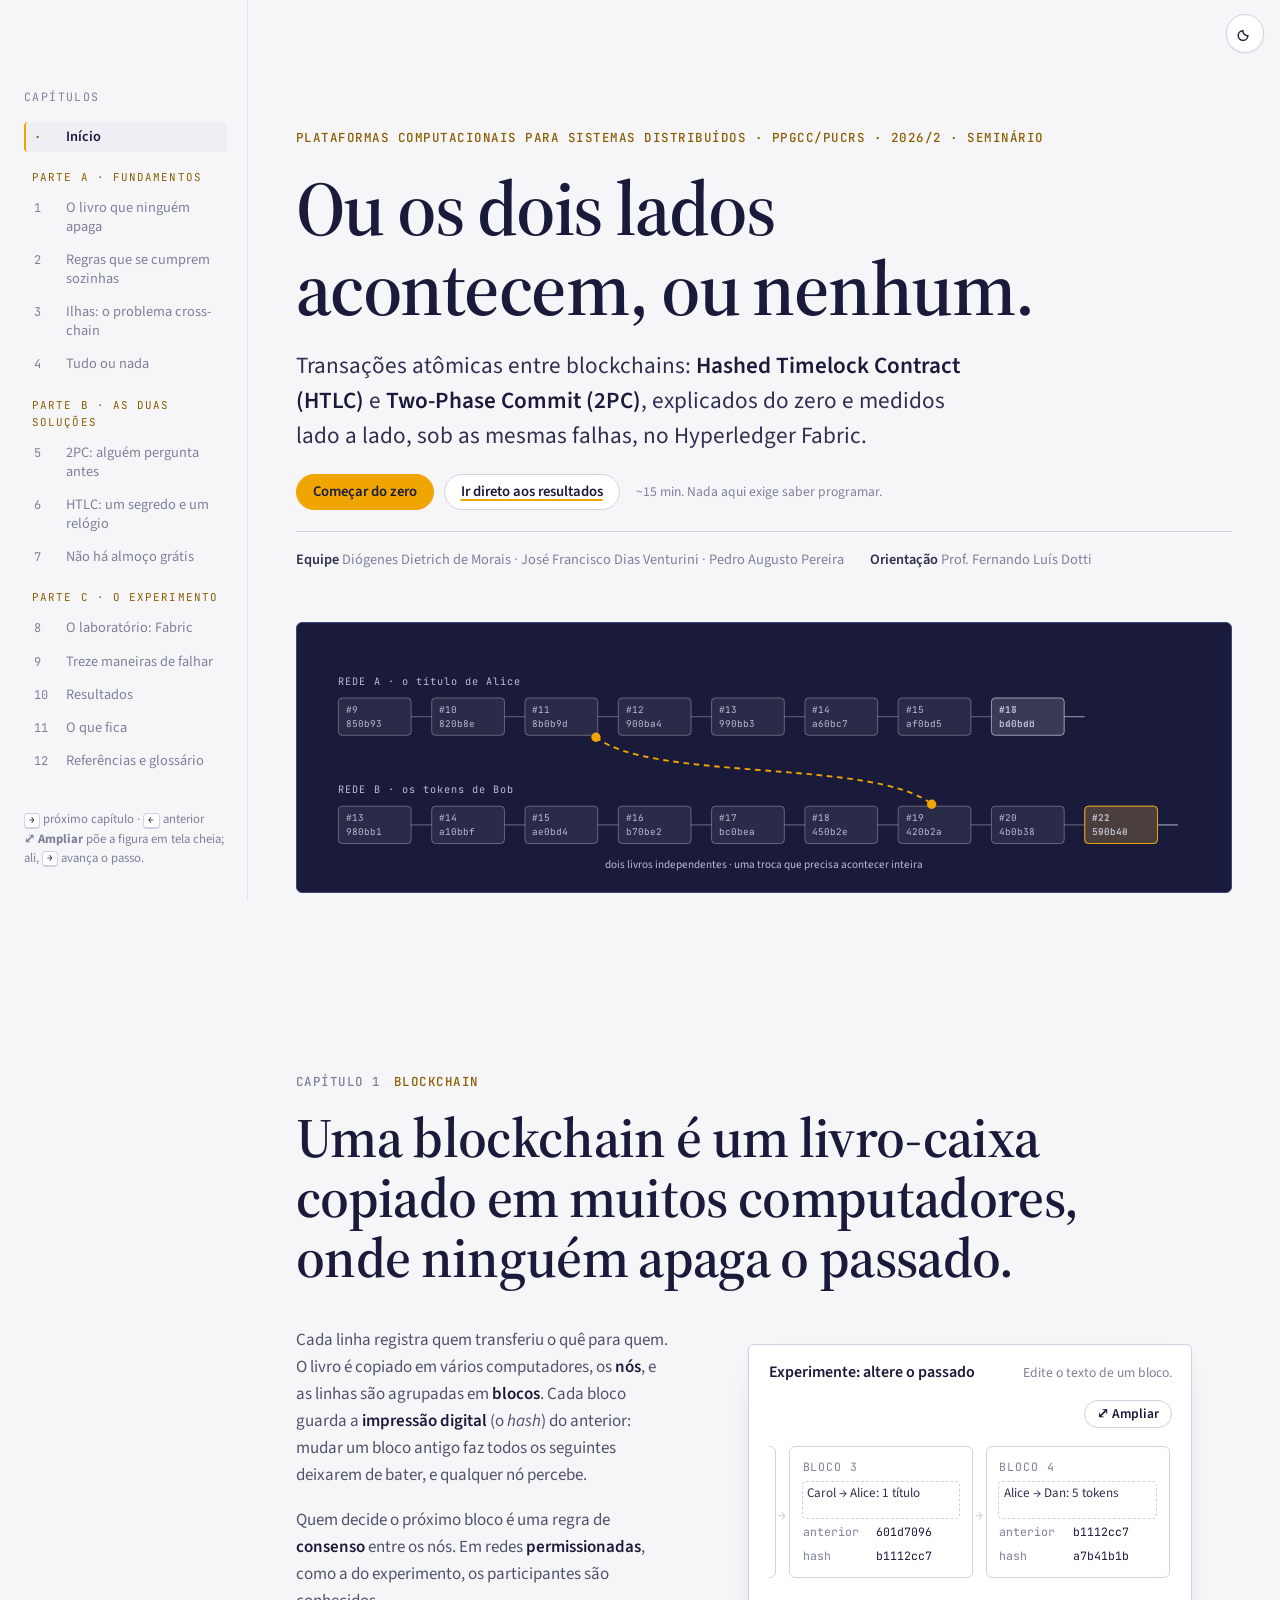
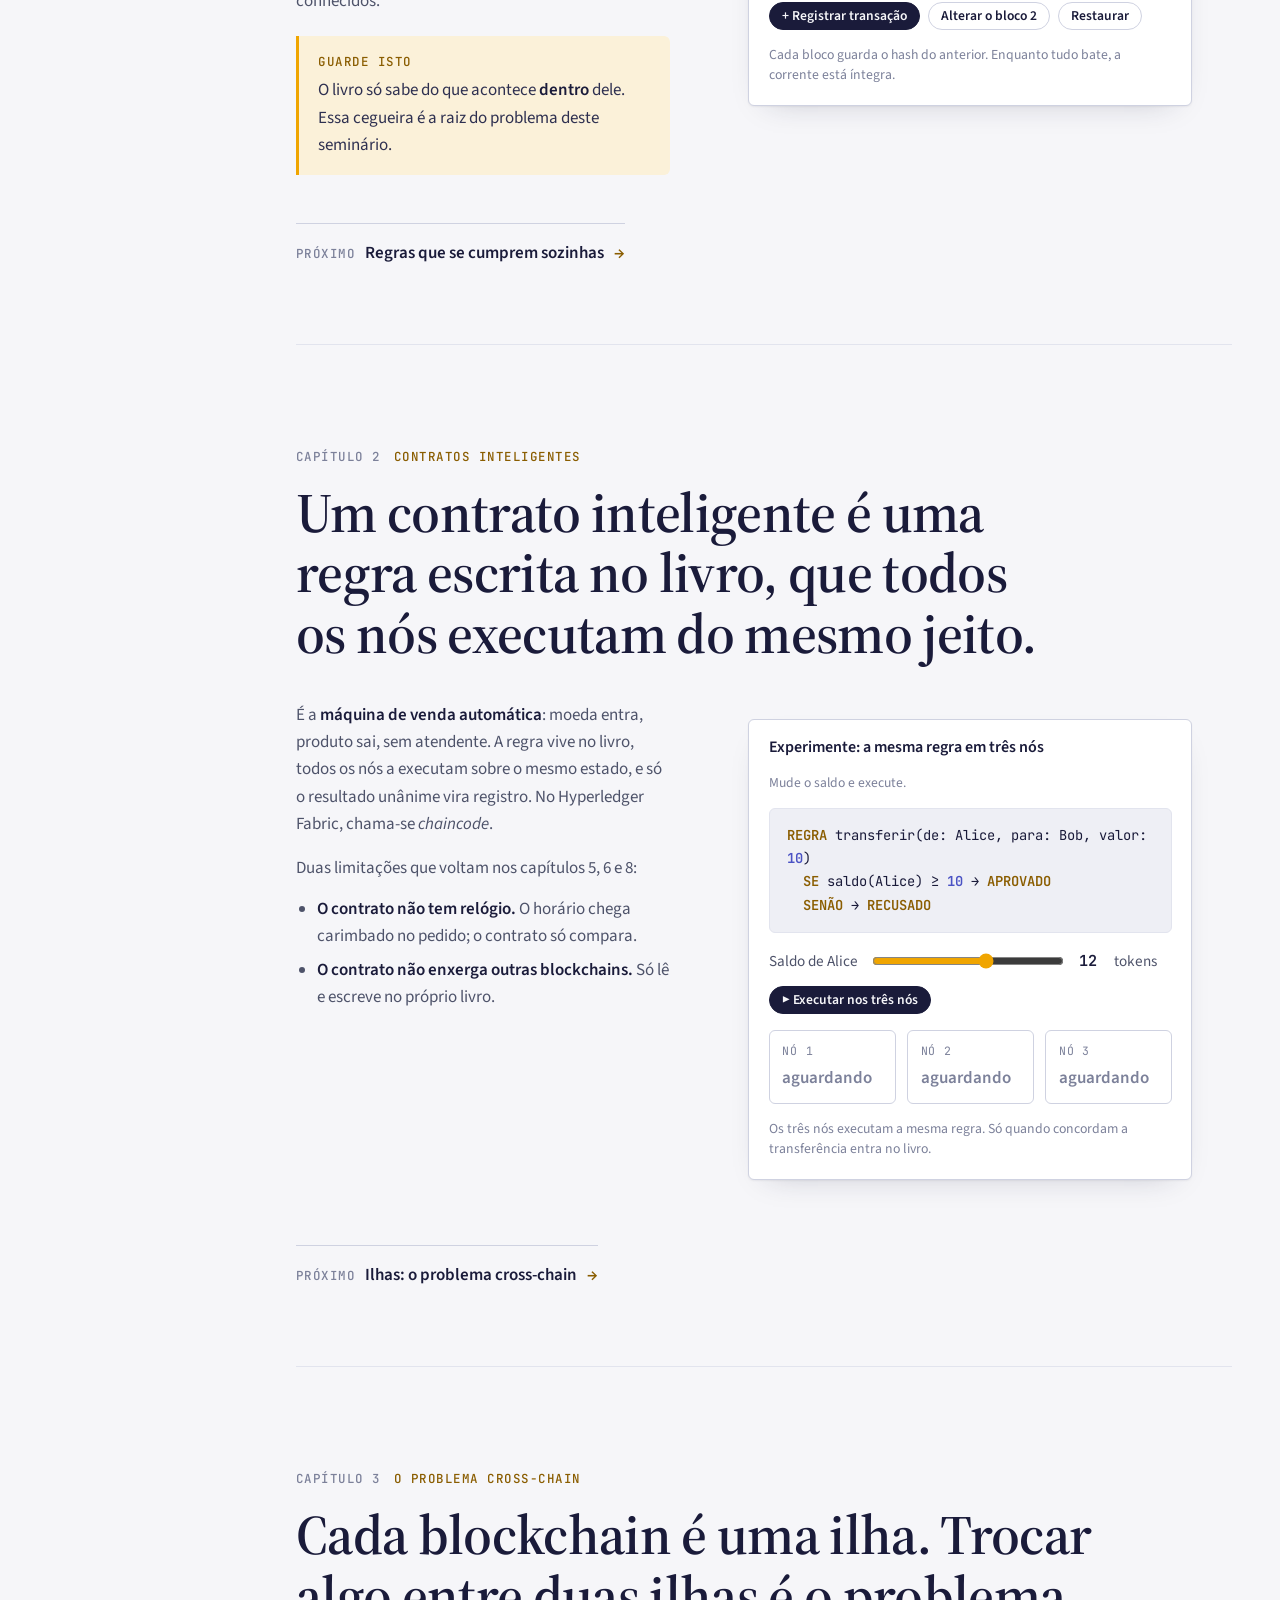
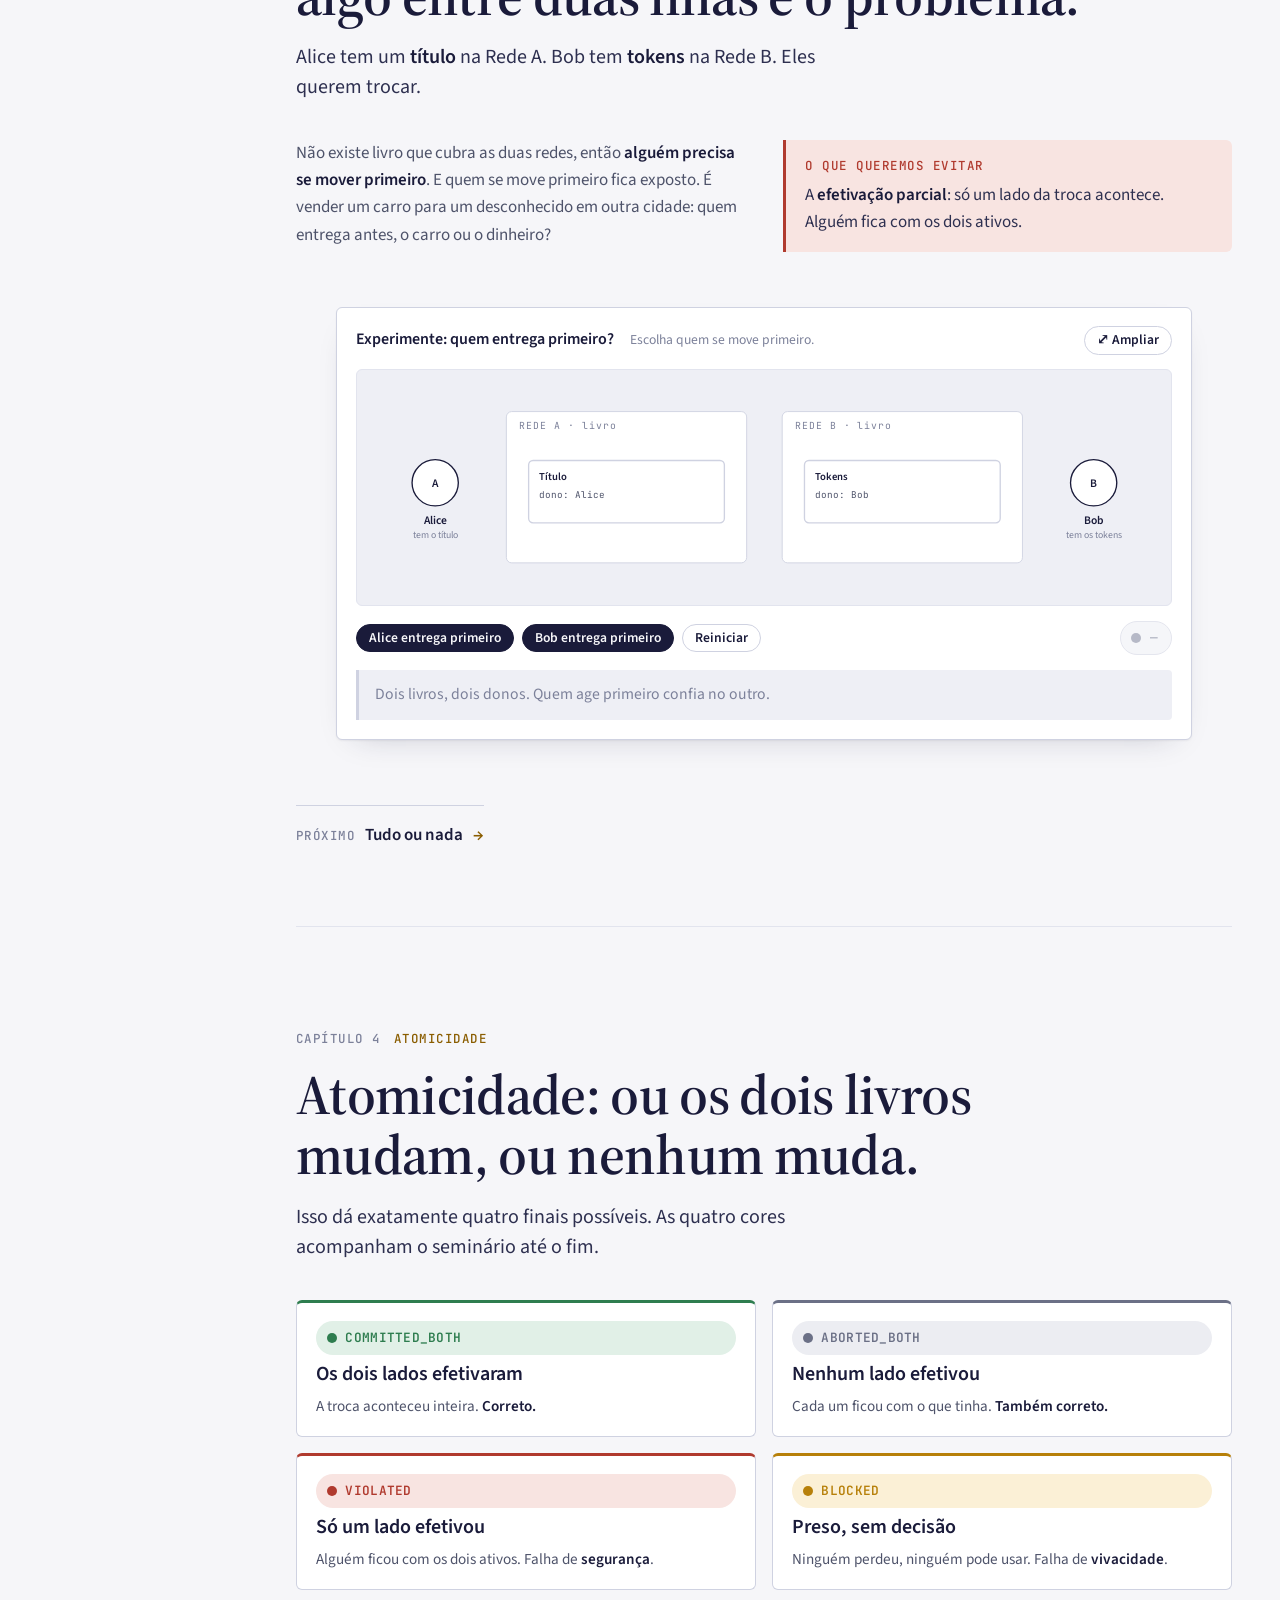
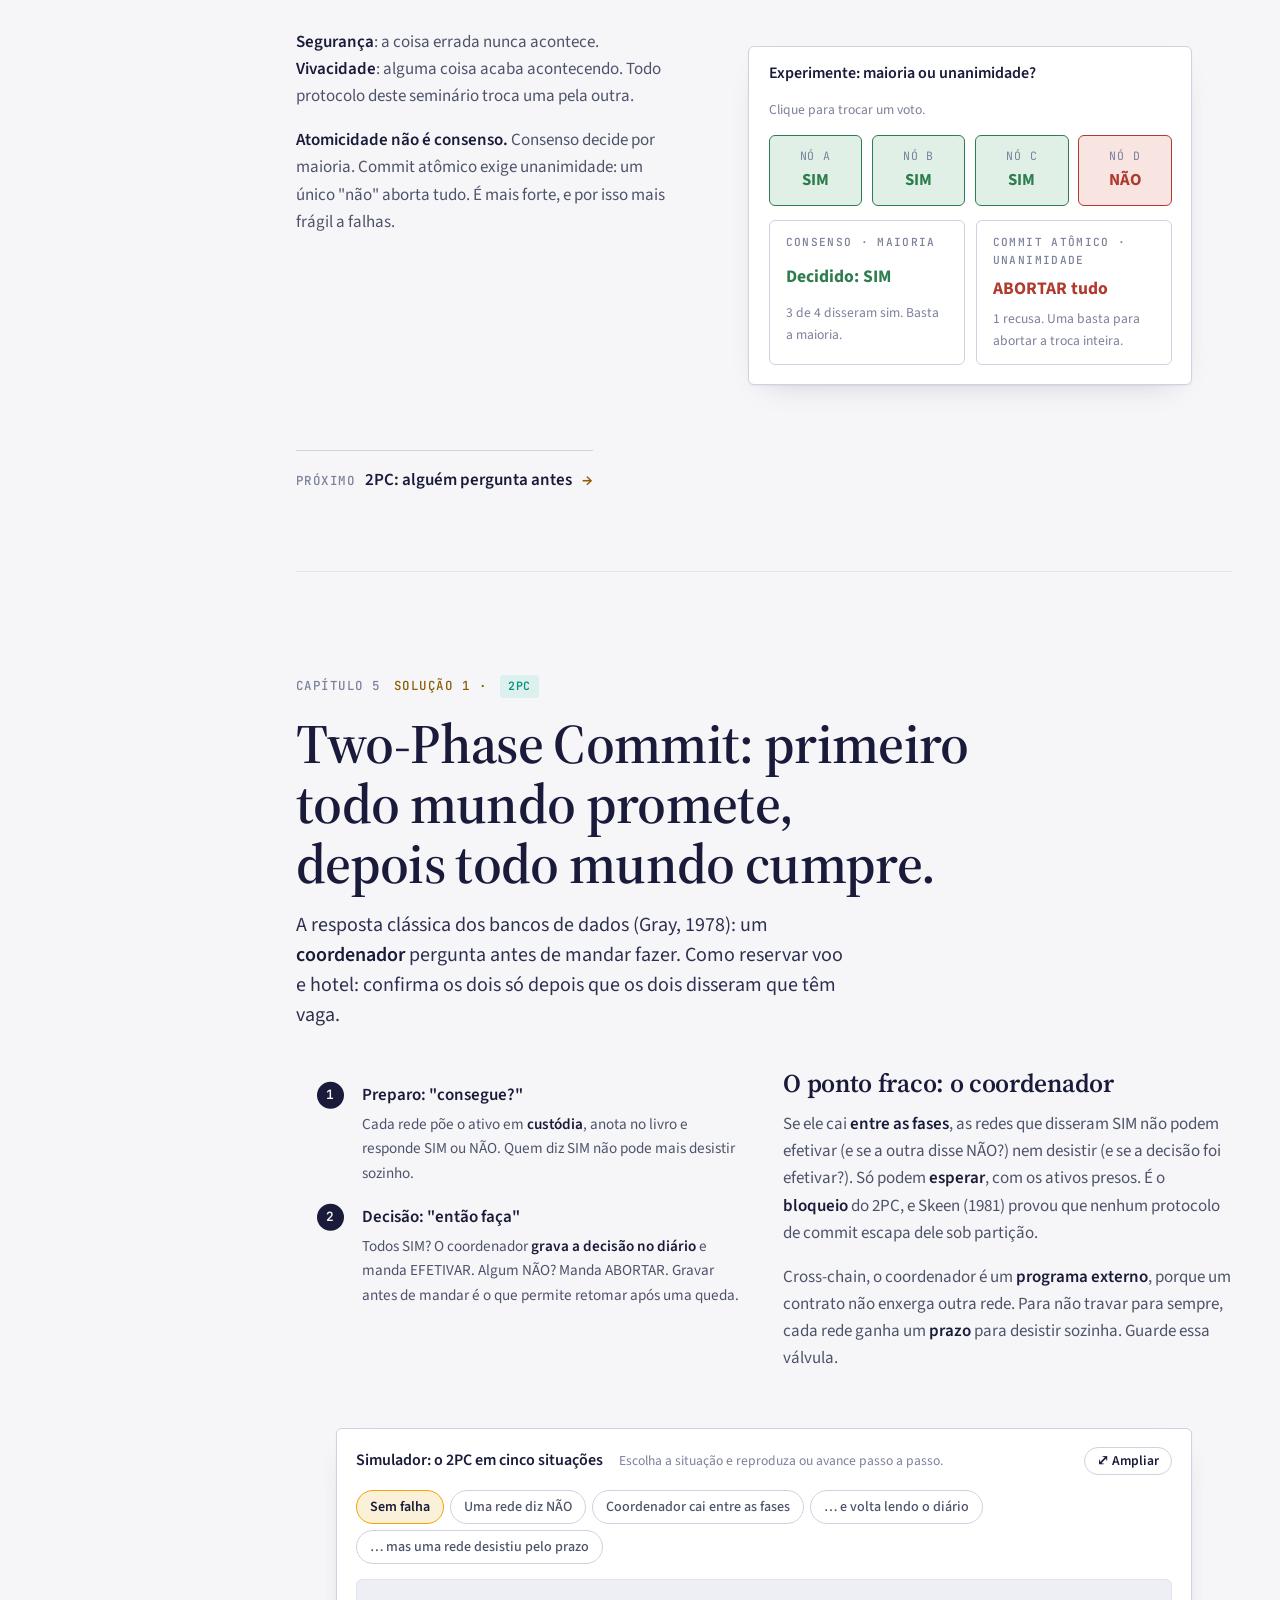
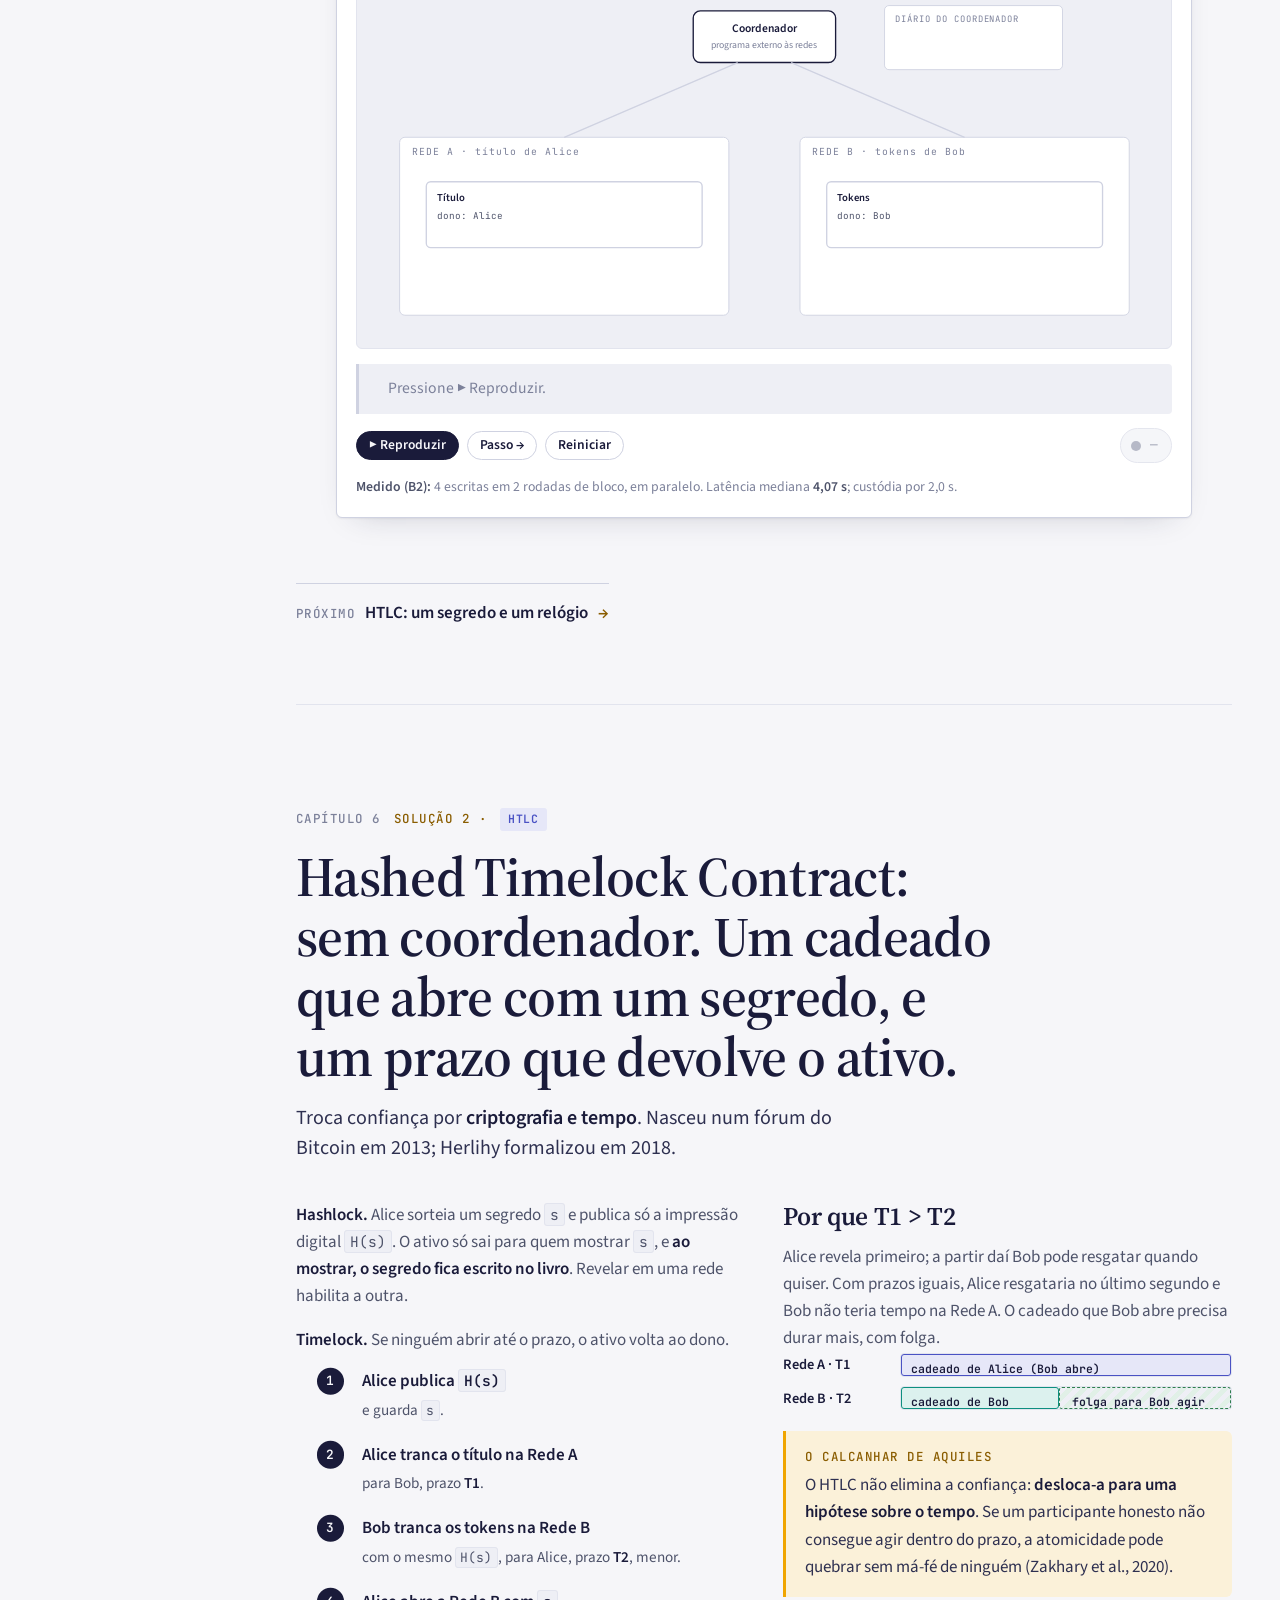
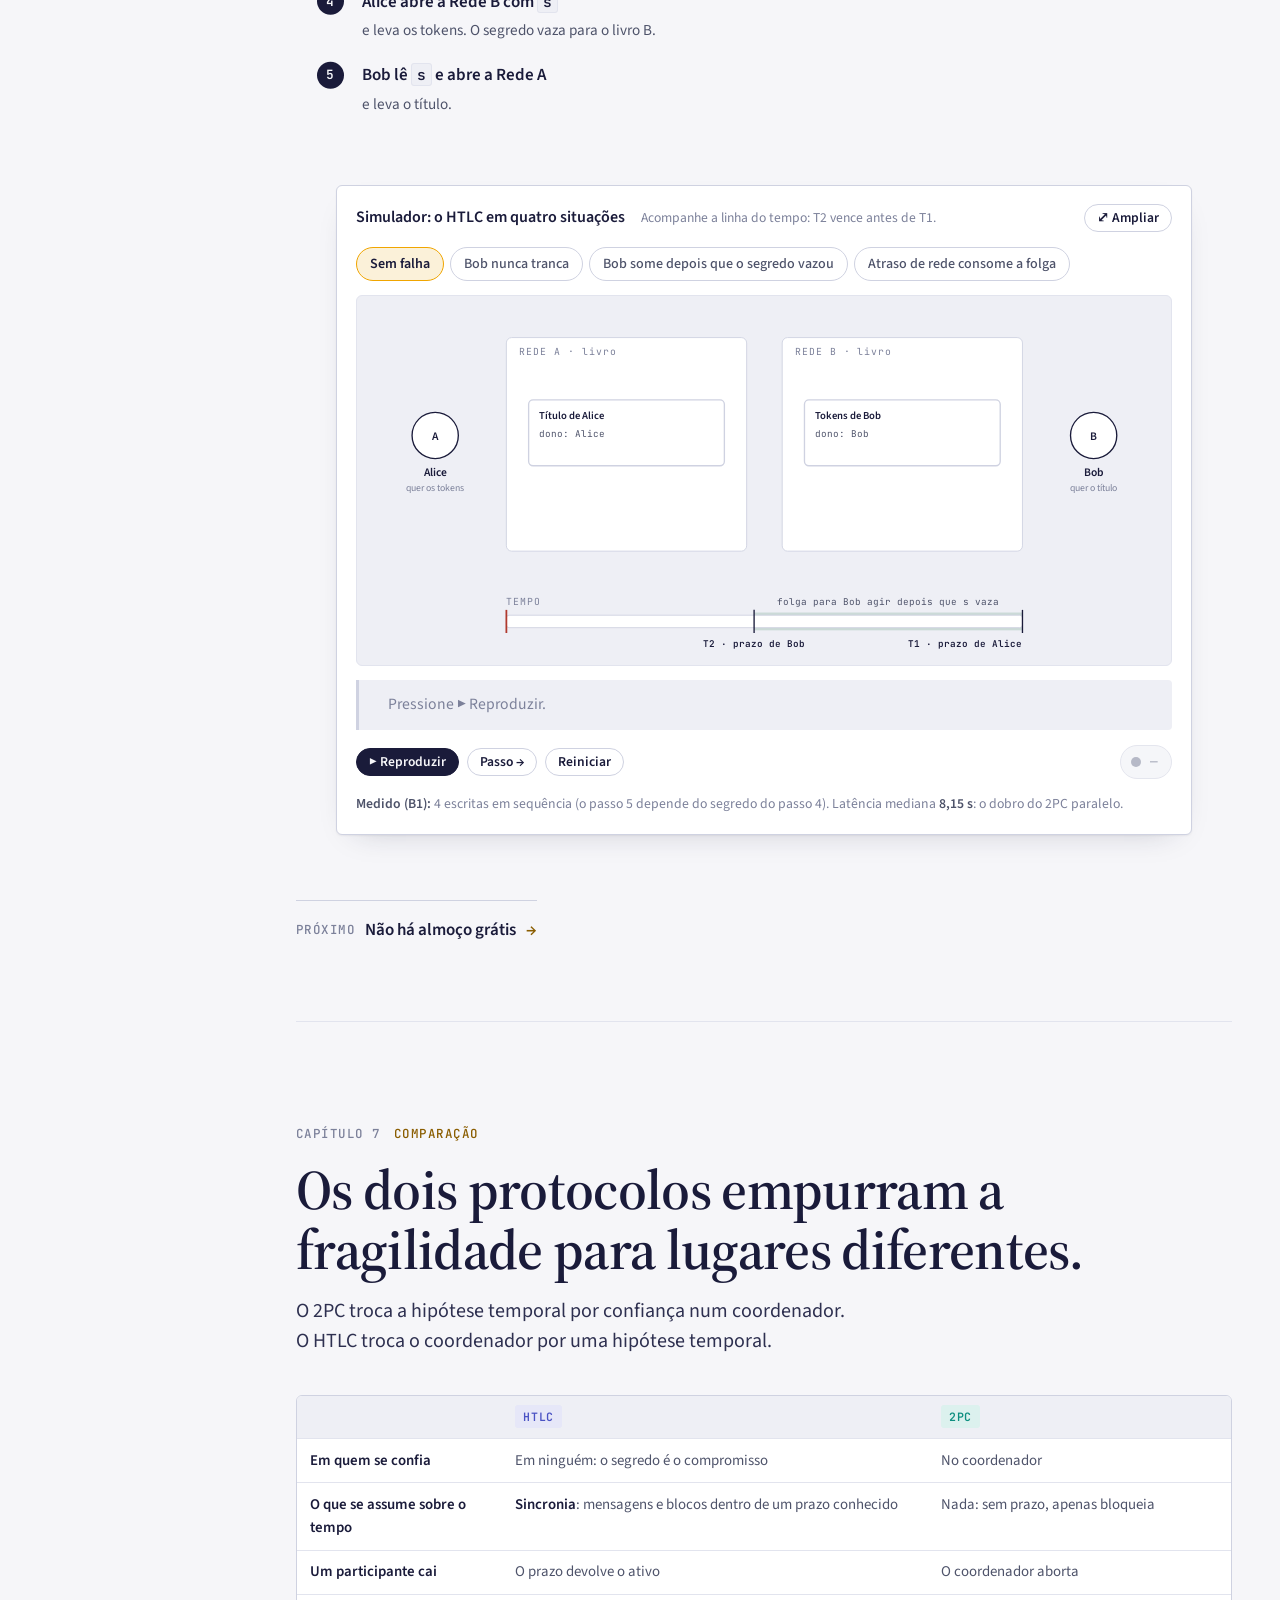
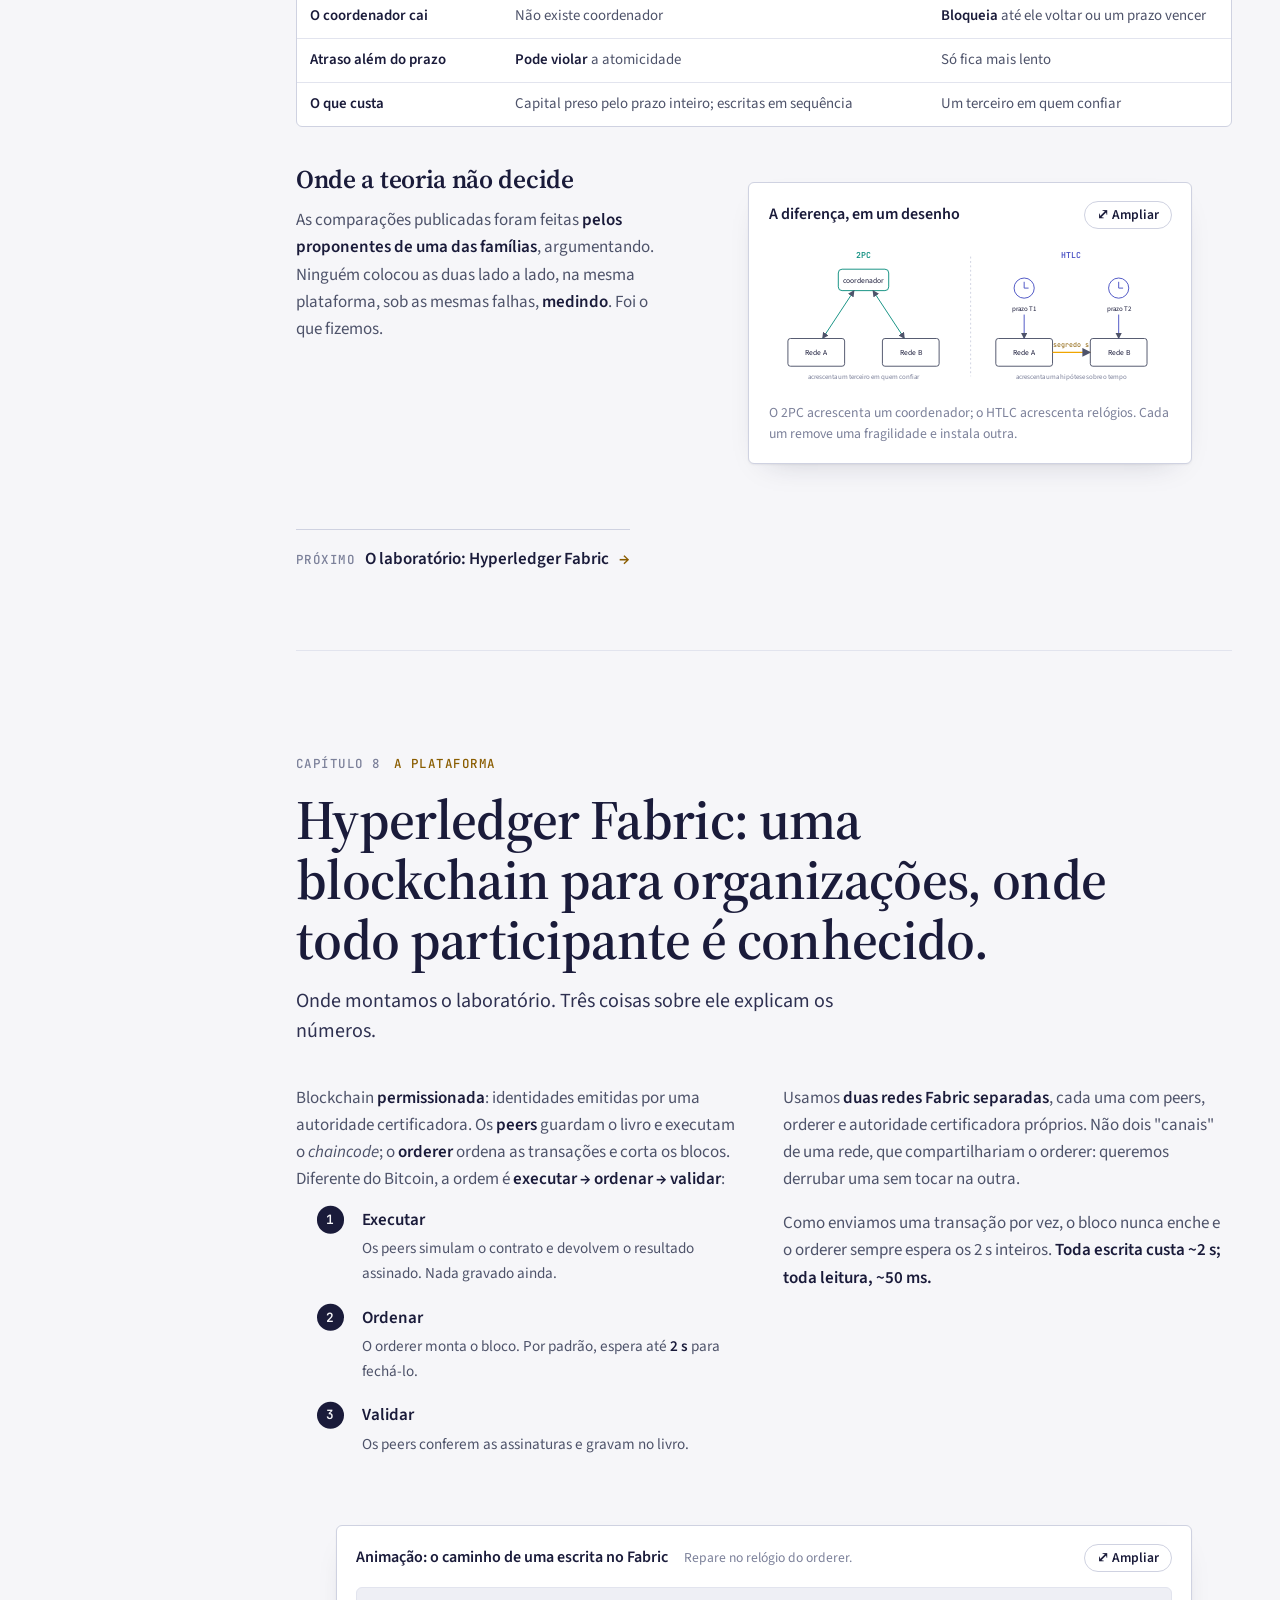
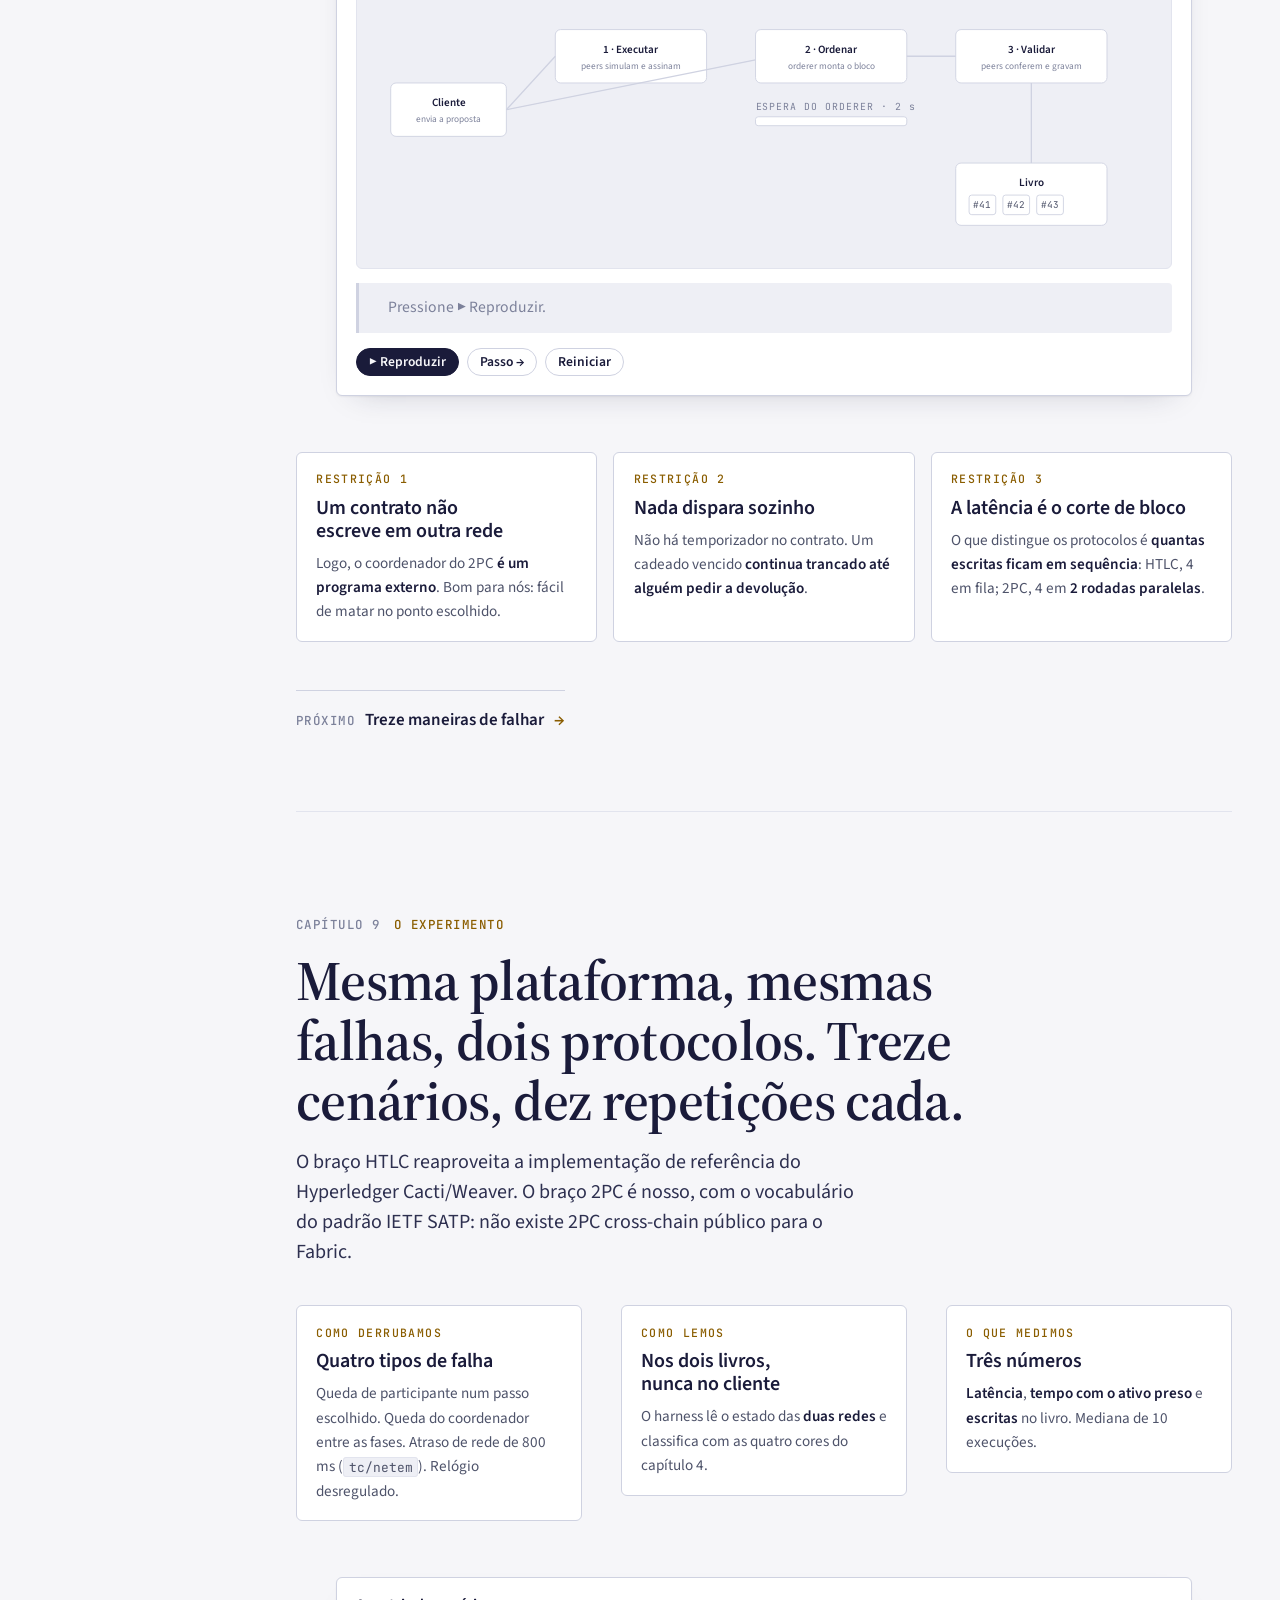
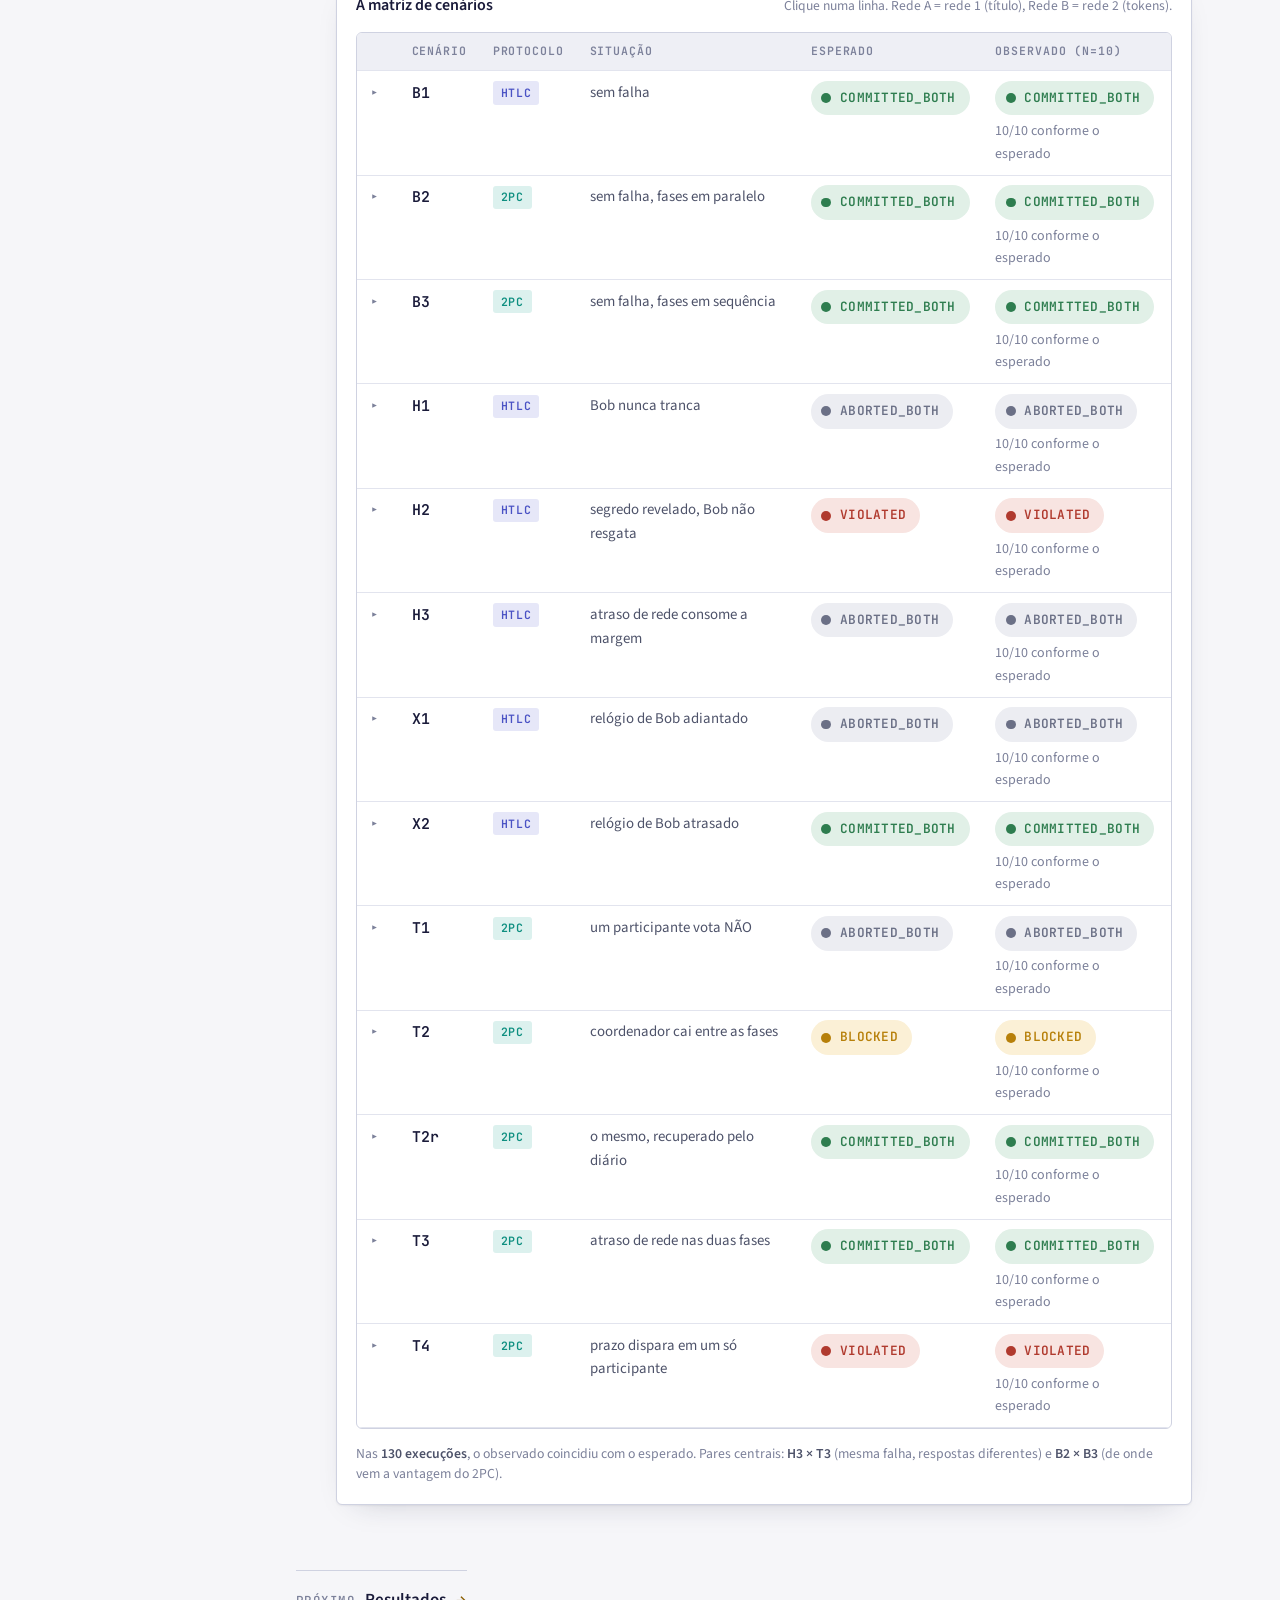
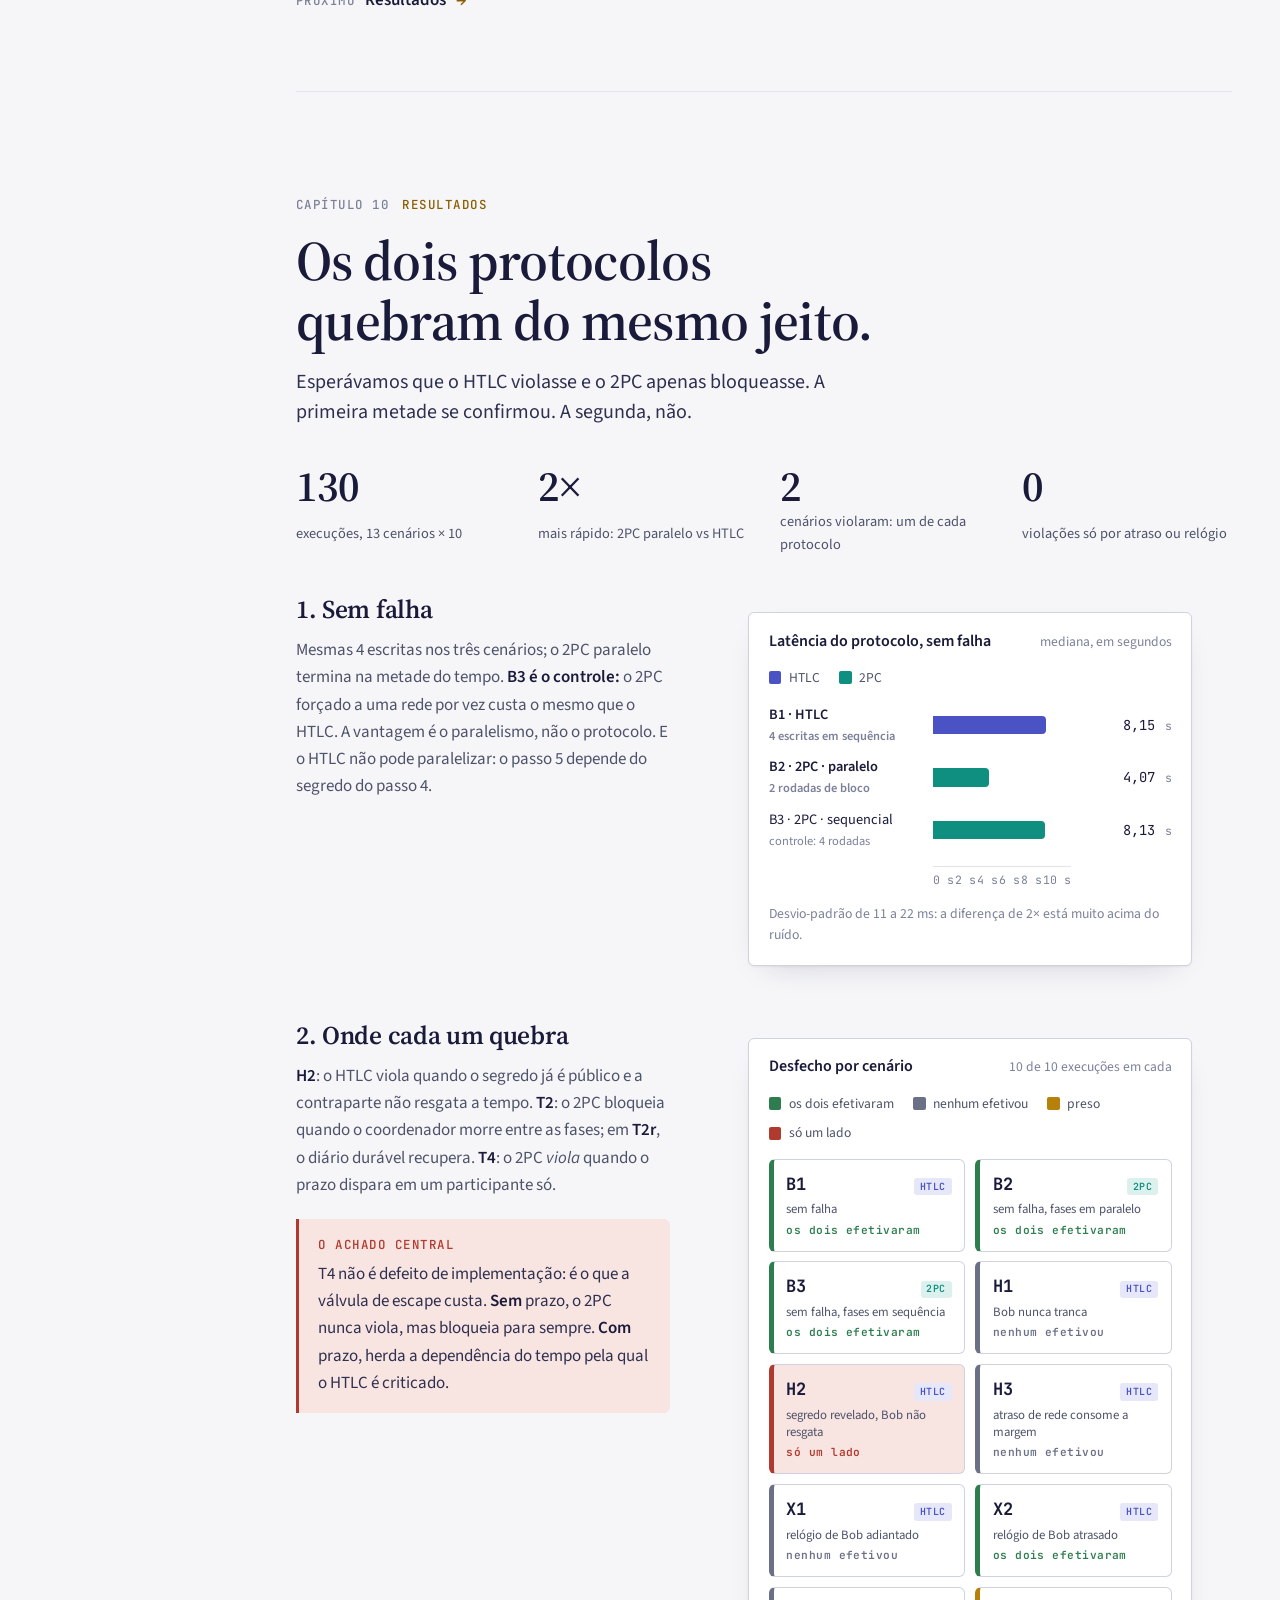
==== site/index.html @ 2348b480 "Add the seminar site for GitHub Pages Twelve-chapter explainer for a lay audience, from what a block" ====
<!doctype html>
<html lang="pt-BR">
<head>
<meta charset="utf-8">
<meta name="viewport" content="width=device-width, initial-scale=1">
<title>Tudo ou Nada entre Blockchains</title>
<meta name="description" content="Seminário: transações atômicas entre múltiplas blockchains. HTLC e 2PC explicados do zero, com animações, e medidos lado a lado no Hyperledger Fabric.">
<meta name="color-scheme" content="light dark">
<link rel="preconnect" href="https://fonts.googleapis.com">
<link rel="preconnect" href="https://fonts.gstatic.com" crossorigin>
<link rel="stylesheet" href="https://fonts.googleapis.com/css2?family=Source+Serif+4:ital,opsz,wght@0,8..60,500;0,8..60,600;0,8..60,700;1,8..60,500&family=Source+Sans+3:ital,wght@0,400;0,500;0,600;0,700;1,400&family=JetBrains+Mono:wght@400;500;600&display=swap">
<link rel="stylesheet" href="assets/styles.css">
<script>
  // Aplica o tema salvo antes da primeira pintura, para não piscar.
  try { var t = localStorage.getItem("theme"); if (t) document.documentElement.dataset.theme = t; } catch (e) {}
</script>
</head>
<body>

<div class="progress" aria-hidden="true"><span id="progress-bar"></span></div>

<button class="icon-btn rail-toggle" id="rail-toggle" aria-label="Abrir índice de capítulos" aria-expanded="false">
  <svg viewBox="0 0 20 20" fill="none" stroke="currentColor" stroke-width="1.8" aria-hidden="true"><path d="M3 5h14M3 10h14M3 15h14"/></svg>
</button>

<div class="topbar">
  <button class="icon-btn" id="theme-toggle" aria-label="Alternar tema claro e escuro">
    <svg class="only-light" viewBox="0 0 20 20" fill="none" stroke="currentColor" stroke-width="1.6" aria-hidden="true"><path d="M13.5 12.2A5.5 5.5 0 0 1 7.8 6.5a5.5 5.5 0 1 0 5.7 5.7z"/></svg>
    <svg class="only-dark" viewBox="0 0 20 20" fill="none" stroke="currentColor" stroke-width="1.6" aria-hidden="true"><circle cx="10" cy="10" r="3.6"/><path d="M10 2v2M10 16v2M2 10h2M16 10h2M4.3 4.3l1.4 1.4M14.3 14.3l1.4 1.4M4.3 15.7l1.4-1.4M14.3 5.7l1.4-1.4"/></svg>
  </button>
</div>

<nav class="rail" id="rail" aria-label="Capítulos">
  <div class="rail-title">Capítulos</div>
  <a href="#top" data-chapter="top"><span class="n">·</span><span>Início</span></a>
  <div class="rail-part">Parte A · fundamentos</div>
  <a href="#c1" data-chapter="c1"><span class="n">1</span><span>O livro que ninguém apaga</span></a>
  <a href="#c2" data-chapter="c2"><span class="n">2</span><span>Regras que se cumprem sozinhas</span></a>
  <a href="#c3" data-chapter="c3"><span class="n">3</span><span>Ilhas: o problema cross-chain</span></a>
  <a href="#c4" data-chapter="c4"><span class="n">4</span><span>Tudo ou nada</span></a>
  <div class="rail-part">Parte B · as duas soluções</div>
  <a href="#c5" data-chapter="c5"><span class="n">5</span><span>2PC: alguém pergunta antes</span></a>
  <a href="#c6" data-chapter="c6"><span class="n">6</span><span>HTLC: um segredo e um relógio</span></a>
  <a href="#c7" data-chapter="c7"><span class="n">7</span><span>Não há almoço grátis</span></a>
  <div class="rail-part">Parte C · o experimento</div>
  <a href="#c8" data-chapter="c8"><span class="n">8</span><span>O laboratório: Fabric</span></a>
  <a href="#c9" data-chapter="c9"><span class="n">9</span><span>Treze maneiras de falhar</span></a>
  <a href="#c10" data-chapter="c10"><span class="n">10</span><span>Resultados</span></a>
  <a href="#c11" data-chapter="c11"><span class="n">11</span><span>O que fica</span></a>
  <a href="#c12" data-chapter="c12"><span class="n">12</span><span>Referências e glossário</span></a>
  <div class="rail-help">
    <kbd>→</kbd> próximo capítulo · <kbd>←</kbd> anterior<br>
    <b>⤢ Ampliar</b> põe a figura em tela cheia; ali, <kbd>→</kbd> avança o passo.
  </div>
</nav>

<main>
<div class="wrap">

<!-- ============================================================ CAPA -->
<header class="hero" id="top">
  <div class="hero-text">
    <div class="eyebrow">Plataformas Computacionais para Sistemas Distribuídos · PPGCC/PUCRS · 2026/2 · Seminário</div>
    <h1>Ou os dois lados acontecem, ou nenhum.</h1>
    <p class="lede">Transações atômicas entre blockchains: <strong>Hashed Timelock Contract (HTLC)</strong> e <strong>Two-Phase Commit (2PC)</strong>, explicados do zero e medidos lado a lado, sob as mesmas falhas, no Hyperledger Fabric.</p>
    <div class="hero-actions">
      <a class="btn btn-gold" href="#c1">Começar do zero</a>
      <a class="btn" href="#c10">Ir direto aos resultados</a>
      <span class="hint">~15 min. Nada aqui exige saber programar.</span>
    </div>
    <div class="hero-meta">
      <span><b>Equipe</b> Diógenes Dietrich de Morais · José Francisco Dias Venturini · Pedro Augusto Pereira</span>
      <span><b>Orientação</b> Prof. Fernando Luís Dotti</span>
    </div>
  </div>

  <div class="hero-visual" aria-hidden="true">
    <svg id="hero-svg" viewBox="0 0 960 250" preserveAspectRatio="xMidYMid meet">
      <text class="lane-label" x="24" y="46">REDE A · o título de Alice</text>
      <text class="lane-label" x="24" y="162">REDE B · os tokens de Bob</text>
      <g id="hero-chain-a"></g>
      <g id="hero-chain-b"></g>
      <path id="hero-swap" class="swap" d="M 300 102 C 360 150, 600 125, 660 174"></path>
      <circle id="hero-dot-1" class="swap-dot" r="5" cx="300" cy="102"></circle>
      <circle id="hero-dot-2" class="swap-dot" r="5" cx="660" cy="174"></circle>
      <text class="caption" x="480" y="242" text-anchor="middle">dois livros independentes · uma troca que precisa acontecer inteira</text>
    </svg>
  </div>
</header>

<!-- ============================================================ CAP 1 -->
<section class="chapter" id="c1" aria-labelledby="h-c1">
  <div class="chapter-head reveal">
    <div class="eyebrow"><span class="n">Capítulo 1</span> Blockchain</div>
    <h2 id="h-c1">Uma blockchain é um livro-caixa copiado em muitos computadores, onde ninguém apaga o passado.</h2>
  </div>

  <div class="cols cols-text-fig">
    <div class="prose reveal">
      <p>Cada linha registra quem transferiu o quê para quem. O livro é copiado em vários computadores, os <strong>nós</strong>, e as linhas são agrupadas em <strong>blocos</strong>. Cada bloco guarda a <strong>impressão digital</strong> (o <em>hash</em>) do anterior: mudar um bloco antigo faz todos os seguintes deixarem de bater, e qualquer nó percebe.</p>
      <p>Quem decide o próximo bloco é uma regra de <strong>consenso</strong> entre os nós. Em redes <strong>permissionadas</strong>, como a do experimento, os participantes são conhecidos.</p>
      <div class="callout">
        <span class="eyebrow">Guarde isto</span>
        O livro só sabe do que acontece <strong>dentro</strong> dele. Essa cegueira é a raiz do problema deste seminário.
      </div>
    </div>

    <figure class="figure reveal" id="chain-demo">
      <div class="figure-head">
        <h4>Experimente: altere o passado</h4>
        <span class="hint">Edite o texto de um bloco.</span>
      </div>
      <div class="chain" id="chain"></div>
      <div class="controls">
        <button class="btn btn-sm btn-primary" id="chain-add">+ Registrar transação</button>
        <button class="btn btn-sm" id="chain-tamper">Alterar o bloco 2</button>
        <button class="btn btn-sm btn-ghost" id="chain-reset">Restaurar</button>
      </div>
      <figcaption class="fig-foot" id="chain-say">Cada bloco guarda o hash do anterior. Enquanto tudo bate, a corrente está íntegra.</figcaption>
    </figure>
  </div>

  <a class="next-link" href="#c2"><span class="eyebrow">Próximo</span> Regras que se cumprem sozinhas <span class="arrow">→</span></a>
</section>

<!-- ============================================================ CAP 2 -->
<section class="chapter" id="c2" aria-labelledby="h-c2">
  <div class="chapter-head reveal">
    <div class="eyebrow"><span class="n">Capítulo 2</span> Contratos inteligentes</div>
    <h2 id="h-c2">Um contrato inteligente é uma regra escrita no livro, que todos os nós executam do mesmo jeito.</h2>
  </div>

  <div class="cols cols-text-fig">
    <div class="prose reveal">
      <p>É a <strong>máquina de venda automática</strong>: moeda entra, produto sai, sem atendente. A regra vive no livro, todos os nós a executam sobre o mesmo estado, e só o resultado unânime vira registro. No Hyperledger Fabric, chama-se <em>chaincode</em>.</p>
      <p>Duas limitações que voltam nos capítulos 5, 6 e 8:</p>
      <ul>
        <li><strong>O contrato não tem relógio.</strong> O horário chega carimbado no pedido; o contrato só compara.</li>
        <li><strong>O contrato não enxerga outras blockchains.</strong> Só lê e escreve no próprio livro.</li>
      </ul>
    </div>

    <figure class="figure reveal" id="contract-demo">
      <div class="figure-head">
        <h4>Experimente: a mesma regra em três nós</h4>
        <span class="hint">Mude o saldo e execute.</span>
      </div>
      <div class="contract">
        <div class="rule">
          <span class="kw">REGRA</span> transferir(de: Alice, para: Bob, valor: <span class="val">10</span>)<br>
          &nbsp;&nbsp;<span class="kw">SE</span> saldo(Alice) ≥ <span class="val">10</span> → <span class="kw">APROVADO</span><br>
          &nbsp;&nbsp;<span class="kw">SENÃO</span> → <span class="kw">RECUSADO</span>
        </div>
        <div class="balance">
          <label for="balance">Saldo de Alice</label>
          <input type="range" id="balance" min="0" max="20" value="12" step="1">
          <output id="balance-out" for="balance">12</output> tokens
          <button class="btn btn-sm btn-primary" id="contract-run">▶ Executar nos três nós</button>
        </div>
        <div class="nodes">
          <div class="node"><span class="who">NÓ 1</span><span class="res">aguardando</span></div>
          <div class="node"><span class="who">NÓ 2</span><span class="res">aguardando</span></div>
          <div class="node"><span class="who">NÓ 3</span><span class="res">aguardando</span></div>
        </div>
      </div>
      <figcaption class="fig-foot" id="contract-say">Os três nós executam a mesma regra. Só quando concordam a transferência entra no livro.</figcaption>
    </figure>
  </div>

  <a class="next-link" href="#c3"><span class="eyebrow">Próximo</span> Ilhas: o problema cross-chain <span class="arrow">→</span></a>
</section>

<!-- ============================================================ CAP 3 -->
<section class="chapter" id="c3" aria-labelledby="h-c3">
  <div class="chapter-head reveal">
    <div class="eyebrow"><span class="n">Capítulo 3</span> O problema cross-chain</div>
    <h2 id="h-c3">Cada blockchain é uma ilha. Trocar algo entre duas ilhas é o problema.</h2>
    <p class="lede">Alice tem um <strong>título</strong> na Rede A. Bob tem <strong>tokens</strong> na Rede B. Eles querem trocar.</p>
  </div>

  <div class="stack-lg">
    <div class="cols cols-2 reveal">
      <div class="prose">
        <p>Não existe livro que cubra as duas redes, então <strong>alguém precisa se mover primeiro</strong>. E quem se move primeiro fica exposto. É vender um carro para um desconhecido em outra cidade: quem entrega antes, o carro ou o dinheiro?</p>
      </div>
      <div class="callout bad">
        <span class="eyebrow">O que queremos evitar</span>
        A <strong>efetivação parcial</strong>: só um lado da troca acontece. Alguém fica com os dois ativos.
      </div>
    </div>

    <figure class="figure reveal" id="first-mover">
      <div class="figure-head">
        <h4>Experimente: quem entrega primeiro?</h4>
        <span class="hint">Escolha quem se move primeiro.</span>
      </div>
      <div class="sim">
        <div class="sim-stage" id="stage-fm"></div>
        <div class="controls">
          <button class="btn btn-sm btn-primary" id="fm-alice">Alice entrega primeiro</button>
          <button class="btn btn-sm btn-primary" id="fm-bob">Bob entrega primeiro</button>
          <button class="btn btn-sm btn-ghost" id="fm-reset">Reiniciar</button>
          <span class="spacer"></span>
          <span class="outcome pending" id="fm-outcome">—</span>
        </div>
        <p class="narration idle" id="fm-say">Dois livros, dois donos. Quem age primeiro confia no outro.</p>
      </div>
    </figure>
  </div>

  <a class="next-link" href="#c4"><span class="eyebrow">Próximo</span> Tudo ou nada <span class="arrow">→</span></a>
</section>

<!-- ============================================================ CAP 4 -->
<section class="chapter" id="c4" aria-labelledby="h-c4">
  <div class="chapter-head reveal">
    <div class="eyebrow"><span class="n">Capítulo 4</span> Atomicidade</div>
    <h2 id="h-c4">Atomicidade: ou os dois livros mudam, ou nenhum muda.</h2>
    <p class="lede">Isso dá exatamente quatro finais possíveis. As quatro cores acompanham o seminário até o fim.</p>
  </div>

  <div class="stack-lg">
    <div class="cards cards-2 reveal">
      <div class="card tone-ok">
        <span class="outcome ok">COMMITTED_BOTH</span>
        <h4>Os dois lados efetivaram</h4>
        <p>A troca aconteceu inteira. <strong>Correto.</strong></p>
      </div>
      <div class="card tone-neutral">
        <span class="outcome neutral">ABORTED_BOTH</span>
        <h4>Nenhum lado efetivou</h4>
        <p>Cada um ficou com o que tinha. <strong>Também correto.</strong></p>
      </div>
      <div class="card tone-bad">
        <span class="outcome bad">VIOLATED</span>
        <h4>Só um lado efetivou</h4>
        <p>Alguém ficou com os dois ativos. Falha de <strong>segurança</strong>.</p>
      </div>
      <div class="card tone-blocked">
        <span class="outcome blocked">BLOCKED</span>
        <h4>Preso, sem decisão</h4>
        <p>Ninguém perdeu, ninguém pode usar. Falha de <strong>vivacidade</strong>.</p>
      </div>
    </div>

    <div class="cols cols-text-fig">
      <div class="prose reveal">
        <p><strong>Segurança</strong>: a coisa errada nunca acontece. <strong>Vivacidade</strong>: alguma coisa acaba acontecendo. Todo protocolo deste seminário troca uma pela outra.</p>
        <p><strong>Atomicidade não é consenso.</strong> Consenso decide por maioria. Commit atômico exige unanimidade: um único "não" aborta tudo. É mais forte, e por isso mais frágil a falhas.</p>
      </div>

      <figure class="figure reveal" id="vote-demo">
        <div class="figure-head">
          <h4>Experimente: maioria ou unanimidade?</h4>
          <span class="hint">Clique para trocar um voto.</span>
        </div>
        <div class="voters" id="voters">
          <button class="voter" data-vote="yes"><span class="face">NÓ A</span><span class="vote">SIM</span></button>
          <button class="voter" data-vote="yes"><span class="face">NÓ B</span><span class="vote">SIM</span></button>
          <button class="voter" data-vote="yes"><span class="face">NÓ C</span><span class="vote">SIM</span></button>
          <button class="voter" data-vote="no"><span class="face">NÓ D</span><span class="vote">NÃO</span></button>
        </div>
        <div class="verdicts">
          <div class="verdict" id="v-consensus"><span class="eyebrow">Consenso · maioria</span><span class="res">—</span><span class="why"></span></div>
          <div class="verdict" id="v-commit"><span class="eyebrow">Commit atômico · unanimidade</span><span class="res">—</span><span class="why"></span></div>
        </div>
      </figure>
    </div>
  </div>

  <a class="next-link" href="#c5"><span class="eyebrow">Próximo</span> 2PC: alguém pergunta antes <span class="arrow">→</span></a>
</section>

<!-- ============================================================ CAP 5 -->
<section class="chapter" id="c5" aria-labelledby="h-c5">
  <div class="chapter-head reveal">
    <div class="eyebrow"><span class="n">Capítulo 5</span> Solução 1 · <span class="tag tag-2pc">2PC</span></div>
    <h2 id="h-c5">Two-Phase Commit: primeiro todo mundo promete, depois todo mundo cumpre.</h2>
    <p class="lede">A resposta clássica dos bancos de dados (Gray, 1978): um <strong>coordenador</strong> pergunta antes de mandar fazer. Como reservar voo e hotel: confirma os dois só depois que os dois disseram que têm vaga.</p>
  </div>

  <div class="stack-lg">
    <div class="cols cols-2">
      <div class="prose reveal">
        <ol class="steps">
          <li><strong>Preparo: "consegue?"</strong><span>Cada rede põe o ativo em <strong>custódia</strong>, anota no livro e responde SIM ou NÃO. Quem diz SIM não pode mais desistir sozinho.</span></li>
          <li><strong>Decisão: "então faça"</strong><span>Todos SIM? O coordenador <strong>grava a decisão no diário</strong> e manda EFETIVAR. Algum NÃO? Manda ABORTAR. Gravar antes de mandar é o que permite retomar após uma queda.</span></li>
        </ol>
      </div>
      <div class="prose reveal">
        <h3>O ponto fraco: o coordenador</h3>
        <p>Se ele cai <strong>entre as fases</strong>, as redes que disseram SIM não podem efetivar (e se a outra disse NÃO?) nem desistir (e se a decisão foi efetivar?). Só podem <strong>esperar</strong>, com os ativos presos. É o <strong>bloqueio</strong> do 2PC, e Skeen (1981) provou que nenhum protocolo de commit escapa dele sob partição.</p>
        <p>Cross-chain, o coordenador é um <strong>programa externo</strong>, porque um contrato não enxerga outra rede. Para não travar para sempre, cada rede ganha um <strong>prazo</strong> para desistir sozinha. Guarde essa válvula.</p>
      </div>
    </div>

    <figure class="figure reveal" id="sim-2pc">
      <div class="figure-head">
        <h4>Simulador: o 2PC em cinco situações</h4>
        <span class="hint">Escolha a situação e reproduza ou avance passo a passo.</span>
      </div>
      <div class="sim">
        <div class="tabs" role="tablist" id="tabs-2pc">
          <button class="tab" role="tab" aria-selected="true" data-scenario="ok">Sem falha</button>
          <button class="tab" role="tab" aria-selected="false" data-scenario="no">Uma rede diz NÃO</button>
          <button class="tab" role="tab" aria-selected="false" data-scenario="crash">Coordenador cai entre as fases</button>
          <button class="tab" role="tab" aria-selected="false" data-scenario="recover">… e volta lendo o diário</button>
          <button class="tab" role="tab" aria-selected="false" data-scenario="timeout">… mas uma rede desistiu pelo prazo</button>
        </div>
        <div class="sim-stage" id="stage-2pc"></div>
        <p class="narration idle" id="s2-say"><span class="step-n"></span><span>Pressione ▶ Reproduzir.</span></p>
        <div class="controls">
          <button class="btn btn-sm btn-primary" id="s2-play">▶ Reproduzir</button>
          <button class="btn btn-sm" id="s2-step">Passo →</button>
          <button class="btn btn-sm btn-ghost" id="s2-reset">Reiniciar</button>
          <span class="spacer"></span>
          <span class="outcome pending" id="s2-outcome">—</span>
        </div>
        <div class="sim-foot"><p class="fig-foot" id="s2-foot"></p></div>
      </div>
    </figure>
  </div>

  <a class="next-link" href="#c6"><span class="eyebrow">Próximo</span> HTLC: um segredo e um relógio <span class="arrow">→</span></a>
</section>

<!-- ============================================================ CAP 6 -->
<section class="chapter" id="c6" aria-labelledby="h-c6">
  <div class="chapter-head reveal">
    <div class="eyebrow"><span class="n">Capítulo 6</span> Solução 2 · <span class="tag tag-htlc">HTLC</span></div>
    <h2 id="h-c6">Hashed Timelock Contract: sem coordenador. Um cadeado que abre com um segredo, e um prazo que devolve o ativo.</h2>
    <p class="lede">Troca confiança por <strong>criptografia e tempo</strong>. Nasceu num fórum do Bitcoin em 2013; Herlihy formalizou em 2018.</p>
  </div>

  <div class="stack-lg">
    <div class="cols cols-2">
      <div class="prose reveal">
        <p><strong>Hashlock.</strong> Alice sorteia um segredo <code>s</code> e publica só a impressão digital <code>H(s)</code>. O ativo só sai para quem mostrar <code>s</code>, e <strong>ao mostrar, o segredo fica escrito no livro</strong>. Revelar em uma rede habilita a outra.</p>
        <p><strong>Timelock.</strong> Se ninguém abrir até o prazo, o ativo volta ao dono.</p>
        <ol class="steps">
          <li><strong>Alice publica <code>H(s)</code></strong><span>e guarda <code>s</code>.</span></li>
          <li><strong>Alice tranca o título na Rede A</strong><span>para Bob, prazo <strong>T1</strong>.</span></li>
          <li><strong>Bob tranca os tokens na Rede B</strong><span>com o mesmo <code>H(s)</code>, para Alice, prazo <strong>T2</strong>, menor.</span></li>
          <li><strong>Alice abre a Rede B com <code>s</code></strong><span>e leva os tokens. O segredo vaza para o livro B.</span></li>
          <li><strong>Bob lê <code>s</code> e abre a Rede A</strong><span>e leva o título.</span></li>
        </ol>
      </div>
      <div class="prose reveal">
        <h3>Por que T1 &gt; T2</h3>
        <p>Alice revela primeiro; a partir daí Bob pode resgatar quando quiser. Com prazos iguais, Alice resgataria no último segundo e Bob não teria tempo na Rede A. O cadeado que Bob abre precisa durar mais, com folga.</p>
        <div class="tl-explainer">
          <div class="tl-row"><span class="who">Rede A · T1</span><div class="tl-track"><span class="t1"></span><span class="lbl" style="left:.2rem">cadeado de Alice (Bob abre)</span></div></div>
          <div class="tl-row"><span class="who">Rede B · T2</span><div class="tl-track"><span class="t2"></span><span class="margin"></span><span class="lbl" style="left:.2rem">cadeado de Bob</span><span class="lbl" style="left:50%">folga para Bob agir</span></div></div>
        </div>
        <div class="callout">
          <span class="eyebrow">O calcanhar de Aquiles</span>
          O HTLC não elimina a confiança: <strong>desloca-a para uma hipótese sobre o tempo</strong>. Se um participante honesto não consegue agir dentro do prazo, a atomicidade pode quebrar sem má-fé de ninguém (Zakhary et al., 2020).
        </div>
      </div>
    </div>

    <figure class="figure reveal" id="sim-htlc">
      <div class="figure-head">
        <h4>Simulador: o HTLC em quatro situações</h4>
        <span class="hint">Acompanhe a linha do tempo: T2 vence antes de T1.</span>
      </div>
      <div class="sim">
        <div class="tabs" role="tablist" id="tabs-htlc">
          <button class="tab" role="tab" aria-selected="true" data-scenario="ok">Sem falha</button>
          <button class="tab" role="tab" aria-selected="false" data-scenario="nolock">Bob nunca tranca</button>
          <button class="tab" role="tab" aria-selected="false" data-scenario="leak">Bob some depois que o segredo vazou</button>
          <button class="tab" role="tab" aria-selected="false" data-scenario="delay">Atraso de rede consome a folga</button>
        </div>
        <div class="sim-stage" id="stage-htlc"></div>
        <p class="narration idle" id="s6-say"><span class="step-n"></span><span>Pressione ▶ Reproduzir.</span></p>
        <div class="controls">
          <button class="btn btn-sm btn-primary" id="s6-play">▶ Reproduzir</button>
          <button class="btn btn-sm" id="s6-step">Passo →</button>
          <button class="btn btn-sm btn-ghost" id="s6-reset">Reiniciar</button>
          <span class="spacer"></span>
          <span class="outcome pending" id="s6-outcome">—</span>
        </div>
        <div class="sim-foot"><p class="fig-foot" id="s6-foot"></p></div>
      </div>
    </figure>
  </div>

  <a class="next-link" href="#c7"><span class="eyebrow">Próximo</span> Não há almoço grátis <span class="arrow">→</span></a>
</section>

<!-- ============================================================ CAP 7 -->
<section class="chapter" id="c7" aria-labelledby="h-c7">
  <div class="chapter-head reveal">
    <div class="eyebrow"><span class="n">Capítulo 7</span> Comparação</div>
    <h2 id="h-c7">Os dois protocolos empurram a fragilidade para lugares diferentes.</h2>
    <p class="lede">O 2PC troca a hipótese temporal por confiança num coordenador. O HTLC troca o coordenador por uma hipótese temporal.</p>
  </div>

  <div class="stack-lg">
    <div class="table-scroll reveal">
      <table class="compare">
        <thead><tr><th></th><th><span class="tag tag-htlc">HTLC</span></th><th><span class="tag tag-2pc">2PC</span></th></tr></thead>
        <tbody>
          <tr><td>Em quem se confia</td><td>Em ninguém: o segredo é o compromisso</td><td>No coordenador</td></tr>
          <tr><td>O que se assume sobre o tempo</td><td><strong>Sincronia</strong>: mensagens e blocos dentro de um prazo conhecido</td><td>Nada: sem prazo, apenas bloqueia</td></tr>
          <tr><td>Um participante cai</td><td>O prazo devolve o ativo</td><td>O coordenador aborta</td></tr>
          <tr><td>O coordenador cai</td><td>Não existe coordenador</td><td><strong>Bloqueia</strong> até ele voltar ou um prazo vencer</td></tr>
          <tr><td>Atraso além do prazo</td><td><strong>Pode violar</strong> a atomicidade</td><td>Só fica mais lento</td></tr>
          <tr><td>O que custa</td><td>Capital preso pelo prazo inteiro; escritas em sequência</td><td>Um terceiro em quem confiar</td></tr>
        </tbody>
      </table>
    </div>

    <div class="cols cols-text-fig">
      <div class="prose reveal">
        <h3>Onde a teoria não decide</h3>
        <p>As comparações publicadas foram feitas <strong>pelos proponentes de uma das famílias</strong>, argumentando. Ninguém colocou as duas lado a lado, na mesma plataforma, sob as mesmas falhas, <strong>medindo</strong>. Foi o que fizemos.</p>
      </div>
      <figure class="figure reveal">
        <div class="figure-head"><h4>A diferença, em um desenho</h4></div>
        <svg viewBox="0 0 640 230" role="img" aria-label="Duas redes lado a lado. No 2PC, um coordenador externo se liga às duas. No HTLC, não há coordenador; um relógio com prazo se liga a cada rede e um segredo passa de uma para a outra.">
          <defs><marker id="arr" viewBox="0 0 10 10" refX="9" refY="5" markerWidth="7" markerHeight="7" orient="auto-start-reverse"><path d="M0 0L10 5L0 10z" fill="currentColor"/></marker></defs>
          <g style="color: var(--body); font-family: var(--sans); fill: none; stroke: currentColor; stroke-width: 1.5">
            <text x="150" y="22" text-anchor="middle" fill="var(--twopc)" stroke="none" font-weight="600" font-size="13" font-family="var(--mono)">2PC</text>
            <rect x="110" y="40" width="80" height="34" rx="6" stroke="var(--twopc)"/>
            <text x="150" y="62" text-anchor="middle" stroke="none" fill="var(--ink)" font-size="12">coordenador</text>
            <rect x="30" y="150" width="90" height="44" rx="4"/><text x="75" y="176" text-anchor="middle" stroke="none" fill="var(--ink)" font-size="12">Rede A</text>
            <rect x="180" y="150" width="90" height="44" rx="4"/><text x="225" y="176" text-anchor="middle" stroke="none" fill="var(--ink)" font-size="12">Rede B</text>
            <path d="M135 74 L85 150" stroke="var(--twopc)" marker-end="url(#arr)" marker-start="url(#arr)"/>
            <path d="M165 74 L215 150" stroke="var(--twopc)" marker-end="url(#arr)" marker-start="url(#arr)"/>
            <text x="150" y="215" text-anchor="middle" stroke="none" fill="var(--muted)" font-size="11">acrescenta um terceiro em quem confiar</text>
            <line x1="320" y1="20" x2="320" y2="210" stroke="var(--line)" stroke-dasharray="3 4"/>
            <text x="480" y="22" text-anchor="middle" fill="var(--htlc)" stroke="none" font-weight="600" font-size="13" font-family="var(--mono)">HTLC</text>
            <rect x="360" y="150" width="90" height="44" rx="4"/><text x="405" y="176" text-anchor="middle" stroke="none" fill="var(--ink)" font-size="12">Rede A</text>
            <rect x="510" y="150" width="90" height="44" rx="4"/><text x="555" y="176" text-anchor="middle" stroke="none" fill="var(--ink)" font-size="12">Rede B</text>
            <circle cx="405" cy="70" r="16" stroke="var(--htlc)"/><path d="M405 60v10h7" stroke="var(--htlc)"/>
            <circle cx="555" cy="70" r="16" stroke="var(--htlc)"/><path d="M555 60v10h7" stroke="var(--htlc)"/>
            <text x="405" y="107" text-anchor="middle" stroke="none" fill="var(--ink)" font-size="11">prazo T1</text>
            <text x="555" y="107" text-anchor="middle" stroke="none" fill="var(--ink)" font-size="11">prazo T2</text>
            <path d="M405 112 L405 150" stroke="var(--htlc)" marker-end="url(#arr)"/>
            <path d="M555 112 L555 150" stroke="var(--htlc)" marker-end="url(#arr)"/>
            <path d="M450 172 L510 172" stroke="var(--gold)" stroke-width="2" marker-end="url(#arr)"/>
            <text x="480" y="164" text-anchor="middle" stroke="none" fill="var(--gold-ink)" font-size="10.5" font-family="var(--mono)">segredo s</text>
            <text x="480" y="215" text-anchor="middle" stroke="none" fill="var(--muted)" font-size="11">acrescenta uma hipótese sobre o tempo</text>
          </g>
        </svg>
        <figcaption class="fig-foot">O 2PC acrescenta um coordenador; o HTLC acrescenta relógios. Cada um remove uma fragilidade e instala outra.</figcaption>
      </figure>
    </div>
  </div>

  <a class="next-link" href="#c8"><span class="eyebrow">Próximo</span> O laboratório: Hyperledger Fabric <span class="arrow">→</span></a>
</section>

<!-- ============================================================ CAP 8 -->
<section class="chapter" id="c8" aria-labelledby="h-c8">
  <div class="chapter-head reveal">
    <div class="eyebrow"><span class="n">Capítulo 8</span> A plataforma</div>
    <h2 id="h-c8">Hyperledger Fabric: uma blockchain para organizações, onde todo participante é conhecido.</h2>
    <p class="lede">Onde montamos o laboratório. Três coisas sobre ele explicam os números.</p>
  </div>

  <div class="stack-lg">
    <div class="cols cols-2">
      <div class="prose reveal">
        <p>Blockchain <strong>permissionada</strong>: identidades emitidas por uma autoridade certificadora. Os <strong>peers</strong> guardam o livro e executam o <em>chaincode</em>; o <strong>orderer</strong> ordena as transações e corta os blocos. Diferente do Bitcoin, a ordem é <strong>executar → ordenar → validar</strong>:</p>
        <ol class="steps">
          <li><strong>Executar</strong><span>Os peers simulam o contrato e devolvem o resultado assinado. Nada gravado ainda.</span></li>
          <li><strong>Ordenar</strong><span>O orderer monta o bloco. Por padrão, espera até <strong>2 s</strong> para fechá-lo.</span></li>
          <li><strong>Validar</strong><span>Os peers conferem as assinaturas e gravam no livro.</span></li>
        </ol>
      </div>
      <div class="prose reveal">
        <p>Usamos <strong>duas redes Fabric separadas</strong>, cada uma com peers, orderer e autoridade certificadora próprios. Não dois "canais" de uma rede, que compartilhariam o orderer: queremos derrubar uma sem tocar na outra.</p>
        <p>Como enviamos uma transação por vez, o bloco nunca enche e o orderer sempre espera os 2 s inteiros. <strong>Toda escrita custa ~2 s; toda leitura, ~50 ms.</strong></p>
      </div>
    </div>

    <figure class="figure reveal" id="sim-fabric">
      <div class="figure-head">
        <h4>Animação: o caminho de uma escrita no Fabric</h4>
        <span class="hint">Repare no relógio do orderer.</span>
      </div>
      <div class="sim">
        <div class="sim-stage" id="stage-fabric"></div>
        <p class="narration idle" id="s8-say"><span class="step-n"></span><span>Pressione ▶ Reproduzir.</span></p>
        <div class="controls">
          <button class="btn btn-sm btn-primary" id="s8-play">▶ Reproduzir</button>
          <button class="btn btn-sm" id="s8-step">Passo →</button>
          <button class="btn btn-sm btn-ghost" id="s8-reset">Reiniciar</button>
        </div>
      </div>
    </figure>

    <div class="cards reveal">
      <div class="card">
        <span class="eyebrow">Restrição 1</span>
        <h4>Um contrato não escreve em outra rede</h4>
        <p>Logo, o coordenador do 2PC <strong>é um programa externo</strong>. Bom para nós: fácil de matar no ponto escolhido.</p>
      </div>
      <div class="card">
        <span class="eyebrow">Restrição 2</span>
        <h4>Nada dispara sozinho</h4>
        <p>Não há temporizador no contrato. Um cadeado vencido <strong>continua trancado até alguém pedir a devolução</strong>.</p>
      </div>
      <div class="card">
        <span class="eyebrow">Restrição 3</span>
        <h4>A latência é o corte de bloco</h4>
        <p>O que distingue os protocolos é <strong>quantas escritas ficam em sequência</strong>: HTLC, 4 em fila; 2PC, 4 em <strong>2 rodadas paralelas</strong>.</p>
      </div>
    </div>
  </div>

  <a class="next-link" href="#c9"><span class="eyebrow">Próximo</span> Treze maneiras de falhar <span class="arrow">→</span></a>
</section>

<!-- ============================================================ CAP 9 -->
<section class="chapter" id="c9" aria-labelledby="h-c9">
  <div class="chapter-head reveal">
    <div class="eyebrow"><span class="n">Capítulo 9</span> O experimento</div>
    <h2 id="h-c9">Mesma plataforma, mesmas falhas, dois protocolos. Treze cenários, dez repetições cada.</h2>
    <p class="lede">O braço HTLC reaproveita a implementação de referência do Hyperledger Cacti/Weaver. O braço 2PC é nosso, com o vocabulário do padrão IETF SATP: não existe 2PC cross-chain público para o Fabric.</p>
  </div>

  <div class="stack-lg">
    <div class="cols cols-3 reveal">
      <div class="card">
        <span class="eyebrow">Como derrubamos</span>
        <h4>Quatro tipos de falha</h4>
        <p>Queda de participante num passo escolhido. Queda do coordenador entre as fases. Atraso de rede de 800 ms (<code>tc/netem</code>). Relógio desregulado.</p>
      </div>
      <div class="card">
        <span class="eyebrow">Como lemos</span>
        <h4>Nos dois livros, nunca no cliente</h4>
        <p>O harness lê o estado das <strong>duas redes</strong> e classifica com as quatro cores do capítulo 4.</p>
      </div>
      <div class="card">
        <span class="eyebrow">O que medimos</span>
        <h4>Três números</h4>
        <p><strong>Latência</strong>, <strong>tempo com o ativo preso</strong> e <strong>escritas</strong> no livro. Mediana de 10 execuções.</p>
      </div>
    </div>

    <figure class="figure reveal">
      <div class="figure-head">
        <h4>A matriz de cenários</h4>
        <span class="hint">Clique numa linha. Rede A = rede 1 (título), Rede B = rede 2 (tokens).</span>
      </div>
      <div class="table-scroll">
        <table class="matrix" id="matrix">
          <thead><tr><th></th><th>Cenário</th><th>Protocolo</th><th>Situação</th><th>Esperado</th><th>Observado (N=10)</th></tr></thead>
          <tbody id="matrix-body"></tbody>
        </table>
      </div>
      <figcaption class="fig-foot">Nas <strong>130 execuções</strong>, o observado coincidiu com o esperado. Pares centrais: <strong>H3 × T3</strong> (mesma falha, respostas diferentes) e <strong>B2 × B3</strong> (de onde vem a vantagem do 2PC).</figcaption>
    </figure>
  </div>

  <a class="next-link" href="#c10"><span class="eyebrow">Próximo</span> Resultados <span class="arrow">→</span></a>
</section>

<!-- ============================================================ CAP 10 -->
<section class="chapter" id="c10" aria-labelledby="h-c10">
  <div class="chapter-head reveal">
    <div class="eyebrow"><span class="n">Capítulo 10</span> Resultados</div>
    <h2 id="h-c10">Os dois protocolos quebram do mesmo jeito.</h2>
    <p class="lede">Esperávamos que o HTLC violasse e o 2PC apenas bloqueasse. A primeira metade se confirmou. A segunda, não.</p>
  </div>

  <div class="stack-lg">
    <div class="stats reveal">
      <div class="stat"><span class="v" id="stat-runs">130</span><span class="l">execuções, 13 cenários × 10</span></div>
      <div class="stat"><span class="v">2×</span><span class="l">mais rápido: 2PC paralelo vs HTLC</span></div>
      <div class="stat"><span class="v">2</span><span class="l">cenários violaram: um de cada protocolo</span></div>
      <div class="stat"><span class="v">0</span><span class="l">violações só por atraso ou relógio</span></div>
    </div>

    <div class="cols cols-text-fig">
      <div class="prose reveal">
        <h3>1. Sem falha</h3>
        <p>Mesmas 4 escritas nos três cenários; o 2PC paralelo termina na metade do tempo. <strong>B3 é o controle:</strong> o 2PC forçado a uma rede por vez custa o mesmo que o HTLC. A vantagem é o paralelismo, não o protocolo. E o HTLC não pode paralelizar: o passo 5 depende do segredo do passo 4.</p>
      </div>
      <figure class="figure viz reveal" id="chart-latency">
        <div class="figure-head"><h4>Latência do protocolo, sem falha</h4><span class="hint">mediana, em segundos</span></div>
        <div class="legend"><span><i class="i-htlc"></i>HTLC</span><span><i class="i-2pc"></i>2PC</span></div>
        <div class="bars" id="bars-latency"></div>
        <div class="axis"><span></span><div class="ticks" id="axis-latency"></div><span></span></div>
        <figcaption class="fig-foot">Desvio-padrão de 11 a 22 ms: a diferença de 2× está muito acima do ruído.</figcaption>
      </figure>
    </div>

    <div class="cols cols-text-fig">
      <div class="prose reveal">
        <h3>2. Onde cada um quebra</h3>
        <p><strong>H2</strong>: o HTLC viola quando o segredo já é público e a contraparte não resgata a tempo. <strong>T2</strong>: o 2PC bloqueia quando o coordenador morre entre as fases; em <strong>T2r</strong>, o diário durável recupera. <strong>T4</strong>: o 2PC <em>viola</em> quando o prazo dispara em um participante só.</p>
        <div class="callout bad">
          <span class="eyebrow">O achado central</span>
          T4 não é defeito de implementação: é o que a válvula de escape custa. <strong>Sem</strong> prazo, o 2PC nunca viola, mas bloqueia para sempre. <strong>Com</strong> prazo, herda a dependência do tempo pela qual o HTLC é criticado.
        </div>
      </div>
      <figure class="figure viz reveal">
        <div class="figure-head"><h4>Desfecho por cenário</h4><span class="hint">10 de 10 execuções em cada</span></div>
        <div class="legend"><span><i class="i-ok"></i>os dois efetivaram</span><span><i class="i-neutral"></i>nenhum efetivou</span><span><i class="i-blocked"></i>preso</span><span><i class="i-bad"></i>só um lado</span></div>
        <div class="tiles" id="tiles-outcomes"></div>
      </figure>
    </div>

    <div class="cols cols-text-fig">
      <div class="prose reveal">
        <h3>3. Mesma falha, preço diferente</h3>
        <p><strong>H3 × T3</strong>, os mesmos 800 ms de atraso: o HTLC aborta com segurança (35 s de capital preso); o 2PC só demora mais (19 s em vez de 4) e efetiva. Sob atraso, <strong>o HTLC paga em vivacidade, o 2PC em desempenho</strong>. Nenhum viola.</p>
        <h3>4. Relógio errado não é falha de segurança</h3>
        <p><strong>X1</strong>: Bob com relógio adiantado recusa uma troca segura (65 s preso para nada). <strong>X2</strong>: com relógio atrasado, completa mesmo assim. O prazo é um valor absoluto lido do livro; a sincronia de que o HTLC depende é sobre <strong>atraso de mensagens e blocos</strong>, não sobre a hora do dia.</p>
      </div>
      <figure class="figure viz reveal" id="chart-blocking">
        <div class="figure-head"><h4>Tempo com o ativo preso</h4><span class="hint">mediana, em segundos</span></div>
        <div class="legend"><span><i class="i-htlc"></i>HTLC</span><span><i class="i-2pc"></i>2PC</span></div>
        <div class="bars" id="bars-blocking"></div>
        <div class="axis"><span></span><div class="ticks" id="axis-blocking"></div><span></span></div>
        <figcaption class="fig-foot">T2 não tem fim: o ativo fica preso enquanto ninguém decidir.</figcaption>
      </figure>
    </div>

    <div class="panel-ink reveal">
      <span class="eyebrow">O que muda a hipótese</span>
      <h3>O mecanismo que cada protocolo usa para comprar vivacidade é o que custa a segurança.</h3>
      <p>No HTLC, o timelock. No 2PC, o aborto por prazo. <strong>Os dois quebram do mesmo jeito</strong>, pelo mesmo motivo. A escolha não é "segurança contra vivacidade": é <em>qual</em> custo de vivacidade se aceita pagar.</p>
    </div>

    <details class="reveal">
      <summary>Ver a tabela completa de resultados</summary>
      <div class="table-scroll" style="border:0">
        <table id="results-table">
          <thead><tr><th>Cen.</th><th>Prot.</th><th>Desfecho</th><th class="num">Latência (ms)</th><th class="num">Bloqueio (s)</th><th class="num">Escritas</th><th class="num">N</th></tr></thead>
          <tbody></tbody>
        </table>
      </div>
      <p class="fig-foot">Medianas. N = 10 mostra que cada desfecho é <strong>reprodutível</strong>; as proporções refletem a matriz escolhida, não taxas naturais de falha.</p>
    </details>
  </div>

  <a class="next-link" href="#c11"><span class="eyebrow">Próximo</span> O que fica <span class="arrow">→</span></a>
</section>

<!-- ============================================================ CAP 11 -->
<section class="chapter" id="c11" aria-labelledby="h-c11">
  <div class="chapter-head reveal">
    <div class="eyebrow"><span class="n">Capítulo 11</span> Conclusão</div>
    <h2 id="h-c11">A escolha não é segurança contra vivacidade. É qual custo de vivacidade você aceita.</h2>
  </div>

  <div class="stack-lg">
    <div class="cards reveal">
      <div class="card">
        <span class="eyebrow">1</span>
        <h4>Os dois preservam a atomicidade enquanto suas hipóteses de tempo valem</h4>
        <p>Atraso e relógio errado custaram tempo e capital preso, não segurança.</p>
      </div>
      <div class="card">
        <span class="eyebrow">2</span>
        <h4>Os dois a violam quando um prazo dispara em um lado só</h4>
        <p>H2 e T4 são a mesma cena com atores diferentes.</p>
      </div>
      <div class="card">
        <span class="eyebrow">3</span>
        <h4>O que sobra é o tipo de bloqueio</h4>
        <p>Indefinido (2PC sem prazo) ou o risco de um prazo desigual (HTLC, ou 2PC com prazo).</p>
      </div>
    </div>

    <div class="cols cols-2">
      <div class="prose reveal">
        <h3>Limites do que medimos</h3>
        <ul>
          <li><strong>Uma máquina só.</strong> Atraso injetado; o que se transfere são as razões entre os braços, não os tempos absolutos.</li>
          <li><strong>Uma organização e um peer por rede.</strong> Sem concorrência.</li>
          <li><strong>Quedas são pontos de parada no cliente</strong>, equivalentes sob crash.</li>
          <li><strong>O 2PC é nosso</strong> e o HTLC é o do Weaver: um desenho de cada família, não a família.</li>
        </ul>
      </div>
      <div class="prose reveal">
        <h3>Para onde isso vai</h3>
        <p>Um coordenador <strong>replicado</strong> (Paxos Commit) como terceiro braço; concorrência; e o efeito do tempo de corte de bloco.</p>
        <p>Código, cenários e dados estão no repositório. Um comando sobe as duas redes e roda a matriz.</p>
        <p><a href="https://github.com/diogenesdie/fabric-atomic-swap-study">github.com/diogenesdie/fabric-atomic-swap-study</a></p>
      </div>
    </div>
  </div>

  <a class="next-link" href="#c12"><span class="eyebrow">Próximo</span> Referências e glossário <span class="arrow">→</span></a>
</section>

<!-- ============================================================ CAP 12 -->
<section class="chapter" id="c12" aria-labelledby="h-c12">
  <div class="chapter-head reveal">
    <div class="eyebrow"><span class="n">Capítulo 12</span> Referências e glossário</div>
    <h2 id="h-c12">De onde vêm as ideias.</h2>
  </div>

  <div class="stack-lg">
    <div class="refs cols cols-2 reveal">
      <div class="stack">
        <div>
          <h4>Commit atômico e 2PC</h4>
          <ul>
            <li><b>GRAY, J.</b> Notes on Data Base Operating Systems. In: <em>Operating Systems: An Advanced Course</em>. Springer, 1978.</li>
            <li><b>SKEEN, D.</b> Nonblocking Commit Protocols. In: ACM SIGMOD, 1981.</li>
            <li><b>BERNSTEIN, P.; HADZILACOS, V.; GOODMAN, N.</b> Concurrency Control and Recovery in Database Systems. Addison-Wesley, 1987, cap. 7.</li>
            <li><b>GRAY, J.; LAMPORT, L.</b> Consensus on Transaction Commit. ACM Transactions on Database Systems, v. 31, n. 1, 2006.</li>
            <li><b>ZAKHARY, V.; AGRAWAL, D.; EL ABBADI, A.</b> Atomic Commitment Across Blockchains. Proc. VLDB Endowment, v. 13, n. 9, p. 1319–1331, 2020. A referência principal.</li>
            <li><b>LU, H.; JAJOO, A.; NAMJOSHI, K. S.</b> A Two-Phase Protocol for Atomic Multi-Chain Transactions. In: ACM DIN, 2024, p. 21–27.</li>
          </ul>
        </div>
        <div>
          <h4>HTLC</h4>
          <ul>
            <li><b>NOLAN, T.</b> Alt chains and atomic transfers. Fórum Bitcointalk, 2013.</li>
            <li><b>HERLIHY, M.</b> Atomic Cross-Chain Swaps. In: ACM PODC, 2018. arXiv:1801.09515.</li>
            <li><b>HERLIHY, M.; LISKOV, B.; SHRIRA, L.</b> Cross-chain deals and adversarial commerce. The VLDB Journal, v. 31, n. 6, p. 1291–1309, 2022.</li>
            <li><b>XUE, Y.; HERLIHY, M.</b> Hedging Against Sore Loser Attacks in Cross-Chain Transactions. In: ACM PODC, 2021.</li>
            <li><b>TSABARY, I. et al.</b> MAD-HTLC: Because HTLC is Crazy-Cheap to Attack. In: IEEE Symposium on Security and Privacy, 2021.</li>
          </ul>
        </div>
      </div>
      <div class="stack">
        <div>
          <h4>Comparação e posicionamento</h4>
          <ul>
            <li><b>ENGEL, D.; HERLIHY, M.; XUE, Y.</b> Failure is (literally) an Option: Atomic Commitment vs Optionality in Decentralized Finance. In: SSS, 2021.</li>
            <li><b>ZAMYATIN, A. et al.</b> SoK: Communication Across Distributed Ledgers. In: Financial Cryptography and Data Security, 2021.</li>
            <li><b>TAO, Y.; LI, B.; LI, B.</b> On Atomicity and Confidentiality Across Blockchains Under Failures. IEEE Transactions on Knowledge and Data Engineering, v. 36, n. 2, 2024.</li>
          </ul>
        </div>
        <div>
          <h4>Padrão e implementação</h4>
          <ul>
            <li><b>IETF.</b> Secure Asset Transfer Protocol (SATP) Core. Internet-Draft draft-ietf-satp-core-16, 2026.</li>
            <li><b>HYPERLEDGER CACTI</b> (incorporando Weaver). github.com/hyperledger-cacti/cacti</li>
          </ul>
        </div>
        <div>
          <h4>Plataforma e metodologia</h4>
          <ul>
            <li><b>ANDROULAKI, E. et al.</b> Hyperledger Fabric: A Distributed Operating System for Permissioned Blockchains. In: EuroSys, 2018.</li>
            <li><b>THAKKAR, P.; NATHAN, S.; VISWANATHAN, B.</b> Performance Benchmarking and Optimizing Hyperledger Fabric Blockchain Platform. In: IEEE MASCOTS, 2018.</li>
            <li><b>HAJDU, Á. et al.</b> Using Fault Injection to Assess Blockchain Systems in Presence of Faulty Smart Contracts. IEEE Access, v. 8, 2020.</li>
            <li><b>HYPERLEDGER FABRIC.</b> Documentação oficial, v2.5. hyperledger-fabric.readthedocs.io</li>
          </ul>
        </div>
      </div>
    </div>
    <p class="fig-foot reveal">Entradas completas, com DOI, em <code>docs/paper/refs.bib</code>, conferidas contra Crossref, DBLP e arXiv.</p>

    <details class="glossary reveal">
      <summary>Glossário rápido</summary>
      <dl>
        <dt>Blockchain</dt><dd>Livro de registros copiado em vários computadores, em blocos encadeados pelo hash do anterior.</dd>
        <dt>Bloco</dt><dd>Conjunto de transações fechado de uma vez. No Fabric, um a cada 2 s por padrão.</dd>
        <dt>Hash</dt><dd>Impressão digital de um conteúdo: muda por completo se qualquer parte mudar.</dd>
        <dt>Contrato inteligente</dt><dd>Programa guardado no livro, executado por todos os nós igual. No Fabric, <em>chaincode</em>.</dd>
        <dt>Nó / peer</dt><dd>Computador que guarda uma cópia do livro e executa contratos.</dd>
        <dt>Orderer</dt><dd>No Fabric, quem ordena as transações e corta os blocos.</dd>
        <dt>Cross-chain</dt><dd>Operação que envolve duas ou mais blockchains independentes.</dd>
        <dt>Atomicidade</dt><dd>Ou tudo acontece, ou nada acontece.</dd>
        <dt>Segurança</dt><dd>A coisa errada nunca acontece. Aqui: nunca só um lado efetiva.</dd>
        <dt>Vivacidade</dt><dd>Alguma coisa acaba acontecendo. Aqui: a troca termina em tempo finito.</dd>
        <dt>Coordenador</dt><dd>No 2PC, quem pergunta, decide e comunica. Aqui, um programa fora das blockchains.</dd>
        <dt>Custódia (escrow)</dt><dd>O ativo fica reservado: o dono não pode mexer, o novo dono ainda não recebeu.</dd>
        <dt>Diário durável (log)</dt><dd>Registro em disco que o coordenador escreve antes de agir, para retomar após uma queda.</dd>
        <dt>Hashlock</dt><dd>Cadeado que só abre para quem apresentar o segredo cuja impressão digital foi publicada.</dd>
        <dt>Timelock</dt><dd>Prazo após o qual o ativo trancado pode voltar ao dono.</dd>
      </dl>
    </details>
  </div>
</section>

<footer class="site-foot">
  <span>Seminário · Plataformas Computacionais para Sistemas Distribuídos · PPGCC/PUCRS · 2026/2</span>
  <span>Números gerados de <code>experiments/results/aggregated.csv</code> · <a href="#top">voltar ao início ↑</a></span>
</footer>

</div>
</main>

<script src="assets/results-data.js"></script>
<script src="assets/app.js"></script>
<script src="assets/sims.js"></script>
<script src="assets/charts.js"></script>
</body>
</html>
---- site/assets/styles.css ----
/* ==========================================================================
   Seminário — Transações atômicas entre múltiplas blockchains
   Identidade herdada do deck: navy #1A1B3A + dourado #F0A500.
   Tema claro completo em :root; os blocos de tema escuro só trocam tokens.
   ========================================================================== */

:root {
  color-scheme: light;

  --paper:        #F6F6F9;
  --surface:      #FFFFFF;
  --wash:         #EEEFF5;
  --line:         #CFD2E1;
  --line-soft:    #E2E4EE;

  --ink:          #1A1B3A;
  --ink-2:        #2E3050;
  --body:         #4E536A;
  --muted:        #7C819A;

  --gold:         #F0A500;
  --gold-ink:     #8A5D00;
  --gold-wash:    #FBF1D9;

  /* protocolos — paleta categórica validada (CVD) */
  --htlc:         #4A52C4;
  --htlc-wash:    #E6E7F8;
  --twopc:        #0E8F80;
  --twopc-wash:   #DCF1EE;

  /* desfechos — cor é informação, não decoração */
  --ok:           #2E7D4F;
  --ok-wash:      #E1F0E7;
  --neutral:      #6B7086;
  --neutral-wash: #ECEDF2;
  --blocked:      #B7800A;
  --blocked-wash: #FBF0D6;
  --bad:          #B03A2E;
  --bad-wash:     #F8E4E1;

  /* painel invertido (navy), herdado do deck */
  --panel-bg:     #1A1B3A;
  --panel-fg:     #FFFFFF;
  --panel-soft:   #B9BDD6;
  --panel-line:   #3E4780;

  --shadow: 0 1px 2px rgba(26, 27, 58, .06), 0 12px 32px -20px rgba(26, 27, 58, .28);

  --serif: "Source Serif 4", "Cambria", Georgia, "Times New Roman", serif;
  --sans:  "Source Sans 3", "Calibri", "Segoe UI", system-ui, -apple-system, sans-serif;
  --mono:  "JetBrains Mono", ui-monospace, "SFMono-Regular", Menlo, Consolas, monospace;

  --step--1: .875rem;
  --step-0:  1.0625rem;
  --step-1:  1.25rem;
  --step-2:  1.6rem;
  --step-3:  2.1rem;
  --step-4:  clamp(2.2rem, 1.4rem + 2.6vw, 3.6rem);
  --step-5:  clamp(2.8rem, 1.6rem + 4vw, 5.2rem);

  --rail-w: 15.5rem;
  --measure: 66ch;
  --radius: 6px;
}

@media (prefers-color-scheme: dark) {
  :root:not([data-theme="light"]) {
    color-scheme: dark;
    --paper:        #0E0F1F;
    --surface:      #141629;
    --wash:         #1B1D36;
    --line:         #34375C;
    --line-soft:    #262947;

    --ink:          #ECEDF6;
    --ink-2:        #D6D8E8;
    --body:         #B4B8CE;
    --muted:        #8A8FA8;

    --gold:         #F0A500;
    --gold-ink:     #F5C04A;
    --gold-wash:    #2D2610;

    --htlc:         #6169DC;
    --htlc-wash:    #23255A;
    --twopc:        #19A08F;
    --twopc-wash:   #14383A;

    --ok:           #5FBF88;
    --ok-wash:      #143024;
    --neutral:      #A0A5BD;
    --neutral-wash: #262945;
    --blocked:      #E0A93A;
    --blocked-wash: #33290F;
    --bad:          #E27B6E;
    --bad-wash:     #3A1A17;

    --panel-bg:     #22244C;
    --panel-fg:     #F3F4FA;
    --panel-soft:   #B9BDD6;
    --panel-line:   #4A4F8A;

    --shadow: 0 1px 2px rgba(0, 0, 0, .5), 0 12px 32px -20px rgba(0, 0, 0, .8);
  }
}

:root[data-theme="dark"] {
  color-scheme: dark;
  --paper:        #0E0F1F;
  --surface:      #141629;
  --wash:         #1B1D36;
  --line:         #34375C;
  --line-soft:    #262947;

  --ink:          #ECEDF6;
  --ink-2:        #D6D8E8;
  --body:         #B4B8CE;
  --muted:        #8A8FA8;

  --gold:         #F0A500;
  --gold-ink:     #F5C04A;
  --gold-wash:    #2D2610;

  --htlc:         #6169DC;
  --htlc-wash:    #23255A;
  --twopc:        #19A08F;
  --twopc-wash:   #14383A;

  --ok:           #5FBF88;
  --ok-wash:      #143024;
  --neutral:      #A0A5BD;
  --neutral-wash: #262945;
  --blocked:      #E0A93A;
  --blocked-wash: #33290F;
  --bad:          #E27B6E;
  --bad-wash:     #3A1A17;

  --panel-bg:     #22244C;
  --panel-fg:     #F3F4FA;
  --panel-soft:   #B9BDD6;
  --panel-line:   #4A4F8A;

  --shadow: 0 1px 2px rgba(0, 0, 0, .5), 0 12px 32px -20px rgba(0, 0, 0, .8);
}

/* --------------------------------------------------------------- base */
*, *::before, *::after { box-sizing: border-box; }

html { scroll-behavior: smooth; }
@media (prefers-reduced-motion: reduce) { html { scroll-behavior: auto; } }

body {
  margin: 0;
  background: var(--paper);
  color: var(--body);
  font-family: var(--sans);
  font-size: var(--step-0);
  line-height: 1.6;
  -webkit-font-smoothing: antialiased;
  text-rendering: optimizeLegibility;
}

h1, h2, h3, h4 {
  font-family: var(--serif);
  color: var(--ink);
  line-height: 1.15;
  margin: 0;
  text-wrap: balance;
  font-weight: 600;
  letter-spacing: -.012em;
}
h1 { font-size: var(--step-5); font-weight: 600; line-height: 1.04; letter-spacing: -.02em; }
h2 { font-size: var(--step-4); line-height: 1.08; }
h3 { font-size: var(--step-2); }
h4 { font-size: var(--step-1); font-family: var(--sans); font-weight: 600; letter-spacing: 0; }

p { margin: 0; }
p + p { margin-top: 1em; }
a { color: var(--ink); text-decoration-color: var(--gold); text-decoration-thickness: 1.5px; text-underline-offset: 3px; }
a:hover { text-decoration-color: var(--ink); }
strong { color: var(--ink); font-weight: 600; }
em { font-style: italic; }
small { font-size: var(--step--1); }

code, kbd, .mono {
  font-family: var(--mono);
  font-variant-numeric: tabular-nums;
}
code {
  font-size: .85em;
  background: var(--wash);
  border: 1px solid var(--line-soft);
  border-radius: 3px;
  padding: .06em .35em;
}
kbd {
  font-size: .8em;
  border: 1px solid var(--line);
  border-bottom-width: 2px;
  border-radius: 4px;
  padding: .05em .45em;
  background: var(--surface);
  color: var(--ink);
}

:focus-visible { outline: 2px solid var(--gold); outline-offset: 3px; border-radius: 3px; }

.eyebrow {
  font-family: var(--mono);
  font-size: .78rem;
  letter-spacing: .12em;
  text-transform: uppercase;
  color: var(--gold-ink);
  font-weight: 500;
}

.visually-hidden {
  position: absolute !important;
  width: 1px; height: 1px;
  overflow: hidden; clip: rect(0 0 0 0);
  white-space: nowrap;
}

/* ------------------------------------------------------- chrome fixo */
.progress {
  position: fixed; inset: 0 0 auto 0; height: 3px; z-index: 50;
  background: transparent;
}
.progress > span {
  display: block; height: 100%; width: 0;
  background: var(--gold);
  transition: width .15s linear;
}

.topbar {
  position: fixed; top: 0; right: 0; z-index: 40;
  display: flex; gap: .5rem; align-items: center;
  padding: .9rem 1rem;
}
.icon-btn {
  appearance: none; border: 1px solid var(--line); background: var(--surface);
  color: var(--ink); width: 2.4rem; height: 2.4rem; border-radius: 999px;
  display: inline-grid; place-items: center; cursor: pointer;
  box-shadow: var(--shadow);
  font-family: var(--sans); font-size: 1rem;
}
.icon-btn:hover { border-color: var(--gold); }
.icon-btn svg { width: 1.1rem; height: 1.1rem; }
.only-dark { display: none; }
:root[data-theme="dark"] .only-dark { display: block; }
:root[data-theme="dark"] .only-light { display: none; }
@media (prefers-color-scheme: dark) {
  :root:not([data-theme="light"]) .only-dark { display: block; }
  :root:not([data-theme="light"]) .only-light { display: none; }
}

/* trilho de capítulos — a ordem é a informação */
.rail {
  position: fixed; top: 0; left: 0; bottom: 0; width: var(--rail-w); z-index: 30;
  padding: 5.5rem 1.25rem 2rem 1.5rem;
  border-right: 1px solid var(--line-soft);
  background: var(--paper);
  overflow-y: auto;
  display: flex; flex-direction: column; gap: .15rem;
}
.rail-title {
  font-family: var(--mono); font-size: .72rem; letter-spacing: .12em;
  text-transform: uppercase; color: var(--muted); margin-bottom: .8rem;
}
.rail a {
  display: grid; grid-template-columns: 1.6rem 1fr; gap: .4rem; align-items: baseline;
  padding: .38rem .5rem; border-radius: 4px;
  text-decoration: none; color: var(--muted);
  font-size: .9rem; line-height: 1.3;
  border-left: 2px solid transparent;
}
.rail a .n { font-family: var(--mono); font-size: .75rem; color: var(--muted); }
.rail a:hover { color: var(--ink); background: var(--wash); }
.rail a.active { color: var(--ink); border-left-color: var(--gold); background: var(--wash); font-weight: 600; }
.rail a.active .n { color: var(--gold-ink); }
.rail .rail-part {
  margin: .9rem 0 .25rem .5rem;
  font-family: var(--mono); font-size: .68rem; letter-spacing: .1em;
  text-transform: uppercase; color: var(--gold-ink);
}
.rail-help {
  margin-top: auto; padding-top: 1.2rem;
  font-size: .8rem; color: var(--muted); line-height: 1.5;
}
.rail-help kbd { font-size: .72em; }

.rail-toggle { display: none; }

@media (max-width: 1080px) {
  .rail { transform: translateX(-100%); transition: transform .25s ease; box-shadow: none; width: min(80vw, 20rem); }
  .rail.open { transform: none; box-shadow: var(--shadow); }
  .rail-toggle { display: inline-grid; position: fixed; top: .9rem; left: 1rem; z-index: 45; }
}

/* ----------------------------------------------------------- layout */
main { padding-left: var(--rail-w); }
@media (max-width: 1080px) { main { padding-left: 0; } }

.wrap {
  max-width: 1100px;
  margin: 0 auto;
  padding: 0 clamp(1.1rem, 4vw, 3rem);
}

.chapter {
  padding: clamp(4rem, 8vw, 7rem) 0 clamp(3rem, 6vw, 5rem);
  border-top: 1px solid var(--line-soft);
  scroll-margin-top: 1rem;
}
.chapter:first-of-type { border-top: 0; }

.chapter-head {
  display: grid; gap: 1rem;
  max-width: 62rem;
  margin-bottom: clamp(1.6rem, 3vw, 2.6rem);
}
.chapter-head .eyebrow { display: flex; gap: .8rem; align-items: baseline; }
.chapter-head .eyebrow .n { color: var(--muted); }

.lede {
  font-size: var(--step-1);
  color: var(--ink-2);
  max-width: 56ch;
  line-height: 1.5;
}

.prose { max-width: var(--measure); }
.prose p + p { margin-top: 1em; }
.prose ul, .prose ol { padding-left: 1.3rem; margin: .8em 0; }
.prose li + li { margin-top: .4em; }

.cols {
  display: grid; gap: clamp(1.5rem, 3vw, 3rem);
  align-items: start;
}
.cols-2 { grid-template-columns: repeat(2, minmax(0, 1fr)); }
.cols-3 { grid-template-columns: repeat(3, minmax(0, 1fr)); }
.cols-text-fig { grid-template-columns: minmax(0, 5fr) minmax(0, 7fr); }
@media (max-width: 900px) {
  .cols-2, .cols-3, .cols-text-fig { grid-template-columns: 1fr; }
}

.stack { display: grid; gap: 1.1rem; }
.stack-lg { display: grid; gap: clamp(1.6rem, 3vw, 2.6rem); }

/* ---------------------------------------------------------- figuras */
.figure {
  background: var(--surface);
  border: 1px solid var(--line);
  border-radius: var(--radius);
  box-shadow: var(--shadow);
  padding: 1.1rem 1.2rem 1.2rem;
  display: grid; gap: .9rem;
  min-width: 0;
}
.figure-head {
  display: flex; justify-content: space-between; gap: 1rem; align-items: baseline;
  flex-wrap: wrap;
}
.figure-head h4 { font-size: 1rem; color: var(--ink); }
.figure-head .hint { font-size: .85rem; color: var(--muted); }

.figure svg { display: block; width: 100%; height: auto; }
.svg-text { font-family: var(--sans); fill: var(--ink); }
.svg-mono { font-family: var(--mono); fill: var(--body); }

.controls {
  display: flex; flex-wrap: wrap; gap: .5rem; align-items: center;
}
.controls .spacer { flex: 1; }

.btn {
  appearance: none; cursor: pointer;
  font-family: var(--sans); font-size: .92rem; font-weight: 600;
  border-radius: 999px; padding: .5rem 1rem;
  border: 1px solid var(--line); background: var(--surface); color: var(--ink);
  transition: border-color .15s, background .15s, transform .08s;
  line-height: 1.2;
}
.btn:hover { border-color: var(--ink); }
.btn:active { transform: translateY(1px); }
.btn:disabled { opacity: .5; cursor: default; }
.btn-primary { background: var(--ink); color: var(--paper); border-color: var(--ink); }
.btn-primary:hover { background: var(--ink-2); }
.btn-gold { background: var(--gold); color: #1A1B3A; border-color: var(--gold); }
.btn-gold:hover { filter: brightness(1.05); }
.btn-ghost { background: transparent; }
.btn-sm { padding: .32rem .75rem; font-size: .85rem; }

.tabs { display: flex; flex-wrap: wrap; gap: .4rem; }
.tab {
  appearance: none; cursor: pointer;
  font-family: var(--sans); font-size: .88rem; font-weight: 500;
  padding: .38rem .8rem; border-radius: 999px;
  border: 1px solid var(--line); background: var(--surface); color: var(--body);
}
.tab:hover { border-color: var(--ink); color: var(--ink); }
.tab[aria-selected="true"] { background: var(--gold-wash); border-color: var(--gold); color: var(--ink); font-weight: 600; }

.narration {
  min-height: 3.2em;
  padding: .75rem 1rem;
  border-left: 3px solid var(--gold);
  background: var(--gold-wash);
  border-radius: 0 4px 4px 0;
  color: var(--ink);
  font-size: .98rem;
  display: flex; gap: .8rem; align-items: baseline;
}
.narration .step-n { font-family: var(--mono); font-size: .78rem; color: var(--gold-ink); flex: none; }
.narration.idle { border-left-color: var(--line); background: var(--wash); color: var(--muted); }

/* desfechos */
.outcome {
  display: inline-flex; align-items: center; gap: .55rem;
  font-family: var(--mono); font-size: .8rem; font-weight: 600; letter-spacing: .02em;
  padding: .38rem .8rem .38rem .6rem; border-radius: 999px;
  border: 1px solid var(--line); background: var(--wash); color: var(--muted);
}
.outcome::before { content: ""; width: .62rem; height: .62rem; border-radius: 50%; background: currentColor; flex: none; }
.outcome .plain { font-family: var(--sans); font-weight: 500; letter-spacing: 0; font-size: .88rem; }
.outcome.ok      { color: var(--ok);      background: var(--ok-wash);      border-color: transparent; }
.outcome.neutral { color: var(--neutral); background: var(--neutral-wash); border-color: transparent; }
.outcome.blocked { color: var(--blocked); background: var(--blocked-wash); border-color: transparent; }
.outcome.bad     { color: var(--bad);     background: var(--bad-wash);     border-color: transparent; }
.outcome.pending { opacity: .55; }

.fig-foot { font-size: .86rem; color: var(--muted); line-height: 1.5; }
.fig-foot strong { color: var(--body); }

/* --------------------------------------------------------- callouts */
.callout {
  border-left: 3px solid var(--gold);
  background: var(--gold-wash);
  padding: 1rem 1.2rem;
  border-radius: 0 var(--radius) var(--radius) 0;
  max-width: var(--measure);
  color: var(--ink-2);
}
.callout .eyebrow { display: block; margin-bottom: .35rem; }
.callout.bad  { border-left-color: var(--bad); background: var(--bad-wash); }
.callout.bad .eyebrow { color: var(--bad); }
.callout.plain { border-left-color: var(--line); background: var(--wash); }
.callout.plain .eyebrow { color: var(--muted); }

.panel-ink {
  background: var(--panel-bg); color: var(--panel-soft);
  border-radius: var(--radius);
  padding: clamp(1.6rem, 3vw, 2.6rem);
  display: grid; gap: 1rem;
}
.panel-ink h3, .panel-ink h2, .panel-ink strong { color: var(--panel-fg); }
.panel-ink .eyebrow { color: var(--gold); }
.panel-ink a { color: var(--panel-fg); }
.panel-ink p { max-width: 62ch; }

/* cards */
.cards { display: grid; gap: 1rem; grid-template-columns: repeat(auto-fit, minmax(15rem, 1fr)); }
.cards.cards-2 { grid-template-columns: repeat(2, minmax(0, 1fr)); }
@media (max-width: 640px) { .cards.cards-2 { grid-template-columns: 1fr; } }
.card {
  background: var(--surface); border: 1px solid var(--line);
  border-radius: var(--radius); padding: 1.1rem 1.2rem;
  display: grid; gap: .5rem; align-content: start;
}
.card h4 { color: var(--ink); }
.card p { font-size: .95rem; }
.card .eyebrow { font-size: .72rem; }
.card.tone-ok      { border-top: 3px solid var(--ok); }
.card.tone-neutral { border-top: 3px solid var(--neutral); }
.card.tone-blocked { border-top: 3px solid var(--blocked); }
.card.tone-bad     { border-top: 3px solid var(--bad); }
.card.tone-htlc    { border-top: 3px solid var(--htlc); }
.card.tone-2pc     { border-top: 3px solid var(--twopc); }

.tag {
  display: inline-block; font-family: var(--mono); font-size: .72rem; font-weight: 600;
  letter-spacing: .06em; padding: .15rem .5rem; border-radius: 3px;
}
.tag-htlc { background: var(--htlc-wash); color: var(--htlc); }
.tag-2pc  { background: var(--twopc-wash); color: var(--twopc); }

/* passos numerados: a ordem aqui É a informação (protocolo) */
.steps { display: grid; gap: .8rem; counter-reset: step; padding: 0; margin: 1em 0; list-style: none; }
.steps li {
  display: grid; grid-template-columns: 2rem minmax(0, 1fr); gap: .15rem .8rem; align-items: baseline;
  counter-increment: step;
}
.steps li::before {
  content: counter(step);
  grid-column: 1; grid-row: 1 / span 2;
  font-family: var(--mono); font-size: .8rem; font-weight: 600;
  width: 1.7rem; height: 1.7rem; border-radius: 50%;
  display: grid; place-items: center;
  background: var(--ink); color: var(--paper);
  transform: translateY(-.1em);
}
.steps li > strong { grid-column: 2; display: block; color: var(--ink); }
.steps li > span { grid-column: 2; font-size: .95rem; }

.prose h3 { margin: 1.5em 0 .5em; }
.prose h3:first-child { margin-top: 0; }
.prose .callout { margin-top: 1.2em; }

/* tabela */
.table-scroll { overflow-x: auto; border: 1px solid var(--line); border-radius: var(--radius); background: var(--surface); }
table { border-collapse: collapse; width: 100%; font-size: .93rem; }
th, td { text-align: left; padding: .6rem .8rem; border-bottom: 1px solid var(--line-soft); vertical-align: top; }
th { font-family: var(--mono); font-size: .72rem; letter-spacing: .08em; text-transform: uppercase; color: var(--muted); font-weight: 600; background: var(--wash); }
td.num, th.num { text-align: right; font-variant-numeric: tabular-nums; font-family: var(--mono); font-size: .86rem; }
tr:last-child td { border-bottom: 0; }
.compare th:first-child, .compare td:first-child { color: var(--ink); font-weight: 600; width: 22%; }
.compare td { color: var(--body); }

/* matriz de cenários */
.matrix tbody tr { cursor: pointer; }
.matrix tbody tr:hover td { background: var(--wash); }
.matrix tbody tr.detail { cursor: default; }
.matrix tbody tr.detail td { background: var(--wash); padding: .9rem 1rem 1.1rem 3.2rem; color: var(--body); }
.matrix tbody tr.detail[hidden] { display: none; }
.matrix .code { font-family: var(--mono); font-weight: 600; color: var(--ink); }
.matrix .caret { display: inline-block; width: 1rem; color: var(--muted); font-family: var(--mono); }
.matrix tr.open .caret { transform: rotate(90deg); }

/* ------------------------------------------------------------- hero */
.hero {
  position: relative;
  padding: clamp(5.5rem, 10vw, 8rem) 0 clamp(3rem, 6vw, 5rem);
  display: grid; gap: clamp(2rem, 4vw, 3.2rem);
}
.hero .eyebrow { color: var(--gold-ink); }
.hero-text { display: grid; gap: 1.3rem; max-width: 60rem; }
.hero .lede { max-width: 58ch; font-size: clamp(1.15rem, 1rem + .6vw, 1.45rem); }
.hero-meta {
  display: flex; flex-wrap: wrap; gap: .4rem 1.6rem;
  font-size: .9rem; color: var(--muted);
  padding-top: 1rem; border-top: 1px solid var(--line);
  max-width: 60rem;
}
.hero-meta b { color: var(--ink-2); font-weight: 600; }
.hero-actions { display: flex; flex-wrap: wrap; gap: .6rem; align-items: center; }
.hero-actions .hint { font-size: .85rem; color: var(--muted); margin-left: .4rem; }

.hero-visual {
  background: var(--panel-bg); border-radius: var(--radius);
  padding: 1.2rem 1.2rem 1rem;
  overflow: hidden;
  border: 1px solid var(--panel-line);
}
.hero-visual svg { width: 100%; height: auto; display: block; }
.hero-visual .lane-label { font-family: var(--mono); font-size: 11px; fill: var(--panel-soft); letter-spacing: .1em; }
.hero-visual .blk { fill: rgba(255, 255, 255, .07); stroke: rgba(255, 255, 255, .32); stroke-width: 1; }
.hero-visual .blk.new { fill: rgba(240, 165, 0, .16); stroke: var(--gold); }
.hero-visual .blk-text { font-family: var(--mono); font-size: 10px; fill: var(--panel-soft); }
.hero-visual .link { stroke: rgba(255, 255, 255, .26); stroke-width: 1.5; }
.hero-visual .swap { stroke: var(--gold); stroke-width: 2; fill: none; stroke-dasharray: 6 5; }
.hero-visual .swap-dot { fill: var(--gold); }
.hero-visual .caption { font-family: var(--sans); font-size: 12px; fill: var(--panel-soft); }

/* --------------------------------------------------- demo: blockchain */
.chain { display: flex; gap: .8rem; overflow-x: auto; padding: .2rem .1rem .6rem; }
.block {
  flex: none; width: 11.5rem;
  border: 1px solid var(--line); border-radius: var(--radius);
  background: var(--surface); padding: .7rem .8rem;
  display: grid; gap: .35rem; font-size: .82rem;
  position: relative;
  transition: border-color .3s, background .3s;
}
.block + .block::before {
  content: "→"; position: absolute; left: -.72rem; top: 45%; color: var(--line);
  font-family: var(--mono);
}
.block .bn { font-family: var(--mono); font-size: .72rem; color: var(--muted); letter-spacing: .08em; display: flex; justify-content: space-between; }
.block .tx { color: var(--ink-2); line-height: 1.35; min-height: 2.7em; }
.block .field { display: grid; grid-template-columns: 4.2rem 1fr; gap: .4rem; font-family: var(--mono); font-size: .72rem; }
.block .field span:first-child { color: var(--muted); }
.block .field span:last-child { color: var(--ink); overflow: hidden; text-overflow: ellipsis; white-space: nowrap; }
.block.edited { border-color: var(--gold); background: var(--gold-wash); }
.block.broken { border-color: var(--bad); background: var(--bad-wash); }
.block.broken .field.prev span:last-child { color: var(--bad); text-decoration: line-through; }
.block.fresh { border-color: var(--ok); }
.block .tx[contenteditable] { outline: 1px dashed var(--line); padding: .15rem .3rem; border-radius: 3px; cursor: text; }
.block .tx[contenteditable]:focus { outline-color: var(--gold); }

/* ---------------------------------------------------- demo: contrato */
.contract { display: grid; gap: 1rem; }
.rule {
  font-family: var(--mono); font-size: .86rem; line-height: 1.7;
  background: var(--wash); border: 1px solid var(--line-soft); border-radius: var(--radius);
  padding: .9rem 1.1rem; color: var(--ink);
}
.rule .kw { color: var(--gold-ink); font-weight: 600; }
.rule .val { color: var(--htlc); font-weight: 600; }
.nodes { display: grid; grid-template-columns: repeat(3, minmax(0, 1fr)); gap: .7rem; }
.node {
  border: 1px solid var(--line); border-radius: var(--radius); padding: .7rem .8rem;
  display: grid; gap: .25rem; background: var(--surface);
  transition: border-color .3s, background .3s;
}
.node .who { font-family: var(--mono); font-size: .72rem; color: var(--muted); letter-spacing: .08em; }
.node .res { font-weight: 600; color: var(--muted); min-height: 1.5em; }
.node.ok { border-color: var(--ok); background: var(--ok-wash); } .node.ok .res { color: var(--ok); }
.node.no { border-color: var(--bad); background: var(--bad-wash); } .node.no .res { color: var(--bad); }
.node.think .res { color: var(--gold-ink); }
.balance { display: flex; align-items: center; gap: .8rem; flex-wrap: wrap; font-size: .95rem; }
.balance input[type="range"] { accent-color: var(--gold); width: 12rem; }
.balance output { font-family: var(--mono); font-weight: 600; color: var(--ink); min-width: 2.5ch; display: inline-block; }

/* ------------------------------------------------------- demo: votos */
.voters { display: grid; grid-template-columns: repeat(4, minmax(0, 1fr)); gap: .6rem; }
.voter {
  appearance: none; cursor: pointer; font-family: var(--sans);
  border: 1px solid var(--line); border-radius: var(--radius); padding: .8rem .6rem;
  background: var(--surface); display: grid; gap: .3rem; justify-items: center;
  color: var(--ink);
}
.voter .face { font-family: var(--mono); font-size: .72rem; color: var(--muted); letter-spacing: .08em; }
.voter .vote { font-weight: 700; font-size: 1.05rem; }
.voter[data-vote="yes"] { border-color: var(--ok); background: var(--ok-wash); } .voter[data-vote="yes"] .vote { color: var(--ok); }
.voter[data-vote="no"]  { border-color: var(--bad); background: var(--bad-wash); } .voter[data-vote="no"] .vote { color: var(--bad); }
.verdicts { display: grid; grid-template-columns: repeat(2, minmax(0, 1fr)); gap: .7rem; }
.verdict { border: 1px solid var(--line); border-radius: var(--radius); padding: .8rem 1rem; display: grid; gap: .3rem; background: var(--surface); }
.verdict .eyebrow { font-size: .7rem; color: var(--muted); }
.verdict .res { font-weight: 700; font-size: 1.1rem; color: var(--ink); }
.verdict .why { font-size: .85rem; color: var(--muted); }
.verdict.ok .res { color: var(--ok); }
.verdict.no .res { color: var(--bad); }
@media (max-width: 640px) { .voters { grid-template-columns: repeat(2, 1fr); } .verdicts { grid-template-columns: 1fr; } .nodes { grid-template-columns: 1fr; } }

/* ------------------------------------------------- simuladores (SVG) */
.sim { display: grid; gap: .9rem; }
.sim-stage {
  background: var(--wash); border: 1px solid var(--line-soft); border-radius: var(--radius);
  padding: .4rem;
}
.sim-stage svg { overflow: visible; }
.sim .lane { fill: var(--surface); stroke: var(--line); stroke-width: 1; }
.sim .lane-title { font-family: var(--mono); font-size: 11px; letter-spacing: .1em; fill: var(--muted); }
.sim .actor { fill: var(--surface); stroke: var(--ink); stroke-width: 1.5; }
.sim .actor-name { font-family: var(--sans); font-weight: 600; font-size: 13px; fill: var(--ink); }
.sim .actor-sub { font-family: var(--sans); font-size: 11px; fill: var(--muted); }
.sim .actor.dead { stroke: var(--bad); stroke-dasharray: 4 3; }
.sim .dead-x { stroke: var(--bad); stroke-width: 3; }
.sim .asset { fill: var(--surface); stroke: var(--line); stroke-width: 1.5; }
.sim .asset.escrow { stroke: var(--blocked); fill: var(--blocked-wash); }
.sim .asset.locked { stroke: var(--htlc); fill: var(--htlc-wash); }
.sim .asset.moved { stroke: var(--ok); fill: var(--ok-wash); }
.sim .asset.back { stroke: var(--neutral); fill: var(--neutral-wash); }
.sim .asset-name { font-family: var(--sans); font-size: 12px; font-weight: 600; fill: var(--ink); }
.sim .asset-state { font-family: var(--mono); font-size: 10.5px; fill: var(--body); }
.sim .wire { stroke: var(--line); stroke-width: 1.5; fill: none; }
.sim .msg { fill: var(--ink); }
.sim .msg-text { font-family: var(--mono); font-size: 10.5px; font-weight: 600; fill: var(--paper); }
.sim .msg.yes { fill: var(--ok); } .sim .msg.no { fill: var(--bad); } .sim .msg.gold { fill: var(--gold); }
.sim .msg-g.gold .msg-text { fill: #1A1B3A; }
.sim .log { fill: var(--surface); stroke: var(--line); }
.sim .log-title { font-family: var(--mono); font-size: 10px; letter-spacing: .1em; fill: var(--muted); }
.sim .log-line { font-family: var(--mono); font-size: 10.5px; fill: var(--ink); }
.sim .clock { font-family: var(--mono); font-size: 11px; fill: var(--blocked); font-weight: 600; }
.sim .secret { fill: var(--gold-wash); stroke: var(--gold); }
.sim .secret-text { font-family: var(--mono); font-size: 10.5px; fill: var(--ink); font-weight: 600; }
.sim .lock-icon { fill: none; stroke: var(--htlc); stroke-width: 1.6; }
.sim .lock-icon.open { stroke: var(--ok); }
.sim .tl-bar { fill: var(--surface); stroke: var(--line); }
.sim .tl-fill { fill: var(--gold); opacity: .55; }
.sim .tl-mark { stroke: var(--ink); stroke-width: 1.5; }
.sim .tl-text { font-family: var(--mono); font-size: 10.5px; fill: var(--ink); font-weight: 600; }
.sim .tl-margin { fill: var(--ok); opacity: .18; }
.sim .tl-now { stroke: var(--bad); stroke-width: 2; }
.sim .hidden { visibility: hidden; }
.sim .fade { opacity: .28; }
.sim .pipe { fill: var(--surface); stroke: var(--line); }
.sim .pipe.active { stroke: var(--gold); stroke-width: 2; }
.sim .pipe-title { font-family: var(--sans); font-weight: 600; font-size: 12.5px; fill: var(--ink); }
.sim .pipe-sub { font-family: var(--sans); font-size: 10.5px; fill: var(--muted); }
.sim .tick { fill: var(--gold); }

.sim-foot { display: flex; flex-wrap: wrap; gap: .6rem 1.2rem; align-items: center; justify-content: space-between; }
.sim-foot .fig-foot { flex: 1 1 24rem; }

/* linha do tempo (T1 > T2) */
.tl-explainer { display: grid; gap: .6rem; }
.tl-row { display: grid; grid-template-columns: 6.5rem 1fr; gap: .8rem; align-items: center; font-size: .9rem; }
.tl-row .who { color: var(--ink); font-weight: 600; }
.tl-track { position: relative; height: 1.5rem; background: var(--wash); border: 1px solid var(--line-soft); border-radius: 4px; }
.tl-track > span { position: absolute; top: 0; bottom: 0; border-radius: 3px; }
.tl-track .t1 { left: 0; width: 100%; background: var(--htlc-wash); border: 1px solid var(--htlc); }
.tl-track .t2 { left: 0; width: 48%; background: var(--twopc-wash); border: 1px solid var(--twopc); }
.tl-track .margin { left: 48%; width: 52%; background: repeating-linear-gradient(135deg, transparent 0 5px, var(--ok-wash) 5px 10px); border: 1px dashed var(--ok); }
.tl-track .lbl { position: absolute; top: 50%; transform: translateY(-50%); font-family: var(--mono); font-size: .72rem; font-weight: 600; padding: 0 .4rem; color: var(--ink); }

/* --------------------------------------------------------- gráficos */
.viz { display: grid; gap: .9rem; }
.legend { display: flex; flex-wrap: wrap; gap: .5rem 1.2rem; font-size: .85rem; color: var(--body); }
.legend span { display: inline-flex; align-items: center; gap: .45rem; }
.legend i { width: .8rem; height: .8rem; border-radius: 2px; display: inline-block; }
.legend .i-htlc { background: var(--htlc); } .legend .i-2pc { background: var(--twopc); }
.legend .i-ok { background: var(--ok); } .legend .i-neutral { background: var(--neutral); }
.legend .i-blocked { background: var(--blocked); } .legend .i-bad { background: var(--bad); }

.bars { display: grid; gap: .55rem; }
.bar-row {
  display: grid; grid-template-columns: 9.5rem 1fr 5.5rem; gap: .8rem; align-items: center;
  font-size: .9rem;
}
.bar-row .lbl { color: var(--ink); display: grid; gap: .05rem; }
.bar-row .lbl small { color: var(--muted); font-size: .78rem; }
.bar-row .track { position: relative; height: 1.15rem; background: transparent; }
.bar-row .track::before { content: ""; position: absolute; left: 0; top: 0; bottom: 0; width: 1px; background: var(--line); }
.bar-row .bar {
  position: absolute; left: 0; top: 0; bottom: 0; width: 0;
  border-radius: 0 4px 4px 0;
  transition: width .9s cubic-bezier(.2,.7,.2,1);
}
.bar-row .bar.htlc { background: var(--htlc); } .bar-row .bar.twopc { background: var(--twopc); }
.bar-row .bar.dim { opacity: .35; }
.bar-row .bar.inf { background: repeating-linear-gradient(135deg, var(--blocked) 0 6px, transparent 6px 12px); opacity: .8; }
.bar-row .val { font-family: var(--mono); font-size: .86rem; color: var(--ink); text-align: right; font-variant-numeric: tabular-nums; }
.bar-row .val small { color: var(--muted); font-size: .72rem; margin-left: .2rem; }
.bar-row.highlight .lbl { font-weight: 600; }
.axis { display: grid; grid-template-columns: 9.5rem 1fr 5.5rem; gap: .8rem; font-family: var(--mono); font-size: .72rem; color: var(--muted); }
.axis .ticks { display: flex; justify-content: space-between; border-top: 1px solid var(--line-soft); padding-top: .25rem; }
.axis .ticks span { white-space: nowrap; }
@media (max-width: 640px) { .bar-row, .axis { grid-template-columns: 6.5rem 1fr 4.2rem; } }

.tiles { display: grid; grid-template-columns: repeat(auto-fill, minmax(8.4rem, 1fr)); gap: .6rem; }
.tile {
  border-radius: var(--radius); padding: .7rem .8rem; display: grid; gap: .2rem;
  border: 1px solid var(--line); background: var(--surface);
  border-left-width: 5px;
}
.tile .code { font-family: var(--mono); font-weight: 700; color: var(--ink); display: flex; justify-content: space-between; align-items: baseline; }
.tile .code .tag { font-size: .62rem; padding: .05rem .35rem; }
.tile .what { font-size: .8rem; color: var(--body); line-height: 1.35; }
.tile .res { font-family: var(--mono); font-size: .7rem; font-weight: 600; letter-spacing: .04em; }
.tile.ok      { border-left-color: var(--ok); }      .tile.ok .res { color: var(--ok); }
.tile.neutral { border-left-color: var(--neutral); } .tile.neutral .res { color: var(--neutral); }
.tile.blocked { border-left-color: var(--blocked); } .tile.blocked .res { color: var(--blocked); }
.tile.bad     { border-left-color: var(--bad); background: var(--bad-wash); } .tile.bad .res { color: var(--bad); }

.stat { display: grid; gap: .15rem; }
.stat .v { font-family: var(--serif); font-size: clamp(2rem, 1.4rem + 1.6vw, 3rem); color: var(--ink); line-height: 1; font-weight: 600; letter-spacing: -.02em; font-variant-numeric: tabular-nums; }
.stat .v small { font-family: var(--sans); font-size: .42em; color: var(--muted); font-weight: 500; letter-spacing: 0; margin-left: .2rem; }
.stat .l { font-size: .9rem; color: var(--body); }
.stats { display: grid; grid-template-columns: repeat(auto-fit, minmax(11rem, 1fr)); gap: 1.2rem 2rem; }

/* ---------------------------------------------------------- diversos */
.next-link {
  display: inline-flex; align-items: center; gap: .6rem; margin-top: clamp(2rem, 4vw, 3rem);
  text-decoration: none; color: var(--ink); font-weight: 600;
  border-top: 1px solid var(--line); padding-top: 1rem;
}
.next-link .eyebrow { color: var(--muted); }
.next-link:hover .arrow { transform: translateX(4px); }
.next-link .arrow { transition: transform .15s; color: var(--gold-ink); }

.refs { display: grid; gap: 1.4rem; }
.refs h4 { color: var(--gold-ink); font-family: var(--mono); font-size: .74rem; letter-spacing: .1em; text-transform: uppercase; font-weight: 600; }
.refs ul { list-style: none; margin: 0; padding: 0; display: grid; gap: .5rem; }
.refs li { font-size: .92rem; line-height: 1.45; padding-left: 1rem; border-left: 1px solid var(--line-soft); }
.refs li b { color: var(--ink); font-weight: 600; }

.glossary { display: grid; gap: .5rem; }
.glossary dl { display: grid; grid-template-columns: 11rem 1fr; gap: .45rem 1rem; margin: 0; font-size: .93rem; }
.glossary dt { font-weight: 600; color: var(--ink); }
.glossary dd { margin: 0; }
@media (max-width: 640px) { .glossary dl { grid-template-columns: 1fr; } .glossary dd { margin-bottom: .4rem; } }

details { border: 1px solid var(--line); border-radius: var(--radius); background: var(--surface); }
details summary { cursor: pointer; padding: .8rem 1rem; font-weight: 600; color: var(--ink); list-style: none; display: flex; justify-content: space-between; }
details summary::-webkit-details-marker { display: none; }
details summary::after { content: "+"; font-family: var(--mono); color: var(--muted); }
details[open] summary::after { content: "−"; }
details > :not(summary) { padding: 0 1rem 1rem; }

footer.site-foot {
  border-top: 1px solid var(--line);
  padding: 2rem 0 3rem;
  font-size: .88rem; color: var(--muted);
  display: flex; flex-wrap: wrap; gap: .6rem 2rem; justify-content: space-between;
}

/* ---------------------------------------------------------- ampliar */
/* A figura vira uma camada fixa sobre a página; o SVG cresce até o
   limite da tela mantendo a proporção (preserveAspectRatio "meet"). */
.figure-head .expand-btn { margin-left: auto; }
.figure.expanded {
  position: fixed; inset: 0; z-index: 70;
  border: 0; border-radius: 0; box-shadow: none;
  background: var(--paper);
  padding: 1.25rem clamp(1rem, 4vw, 4rem) 1.25rem;
  overflow: auto;
  align-content: start;
}
.figure.expanded .figure-head h4 { font-size: 1.3rem; }
.figure.expanded .figure-head .hint { font-size: 1rem; }
.figure.expanded .sim-stage { display: grid; place-items: center; }
.figure.expanded .sim-stage svg { max-height: calc(100vh - 19rem); }
.figure.expanded > svg { max-height: calc(100vh - 10rem); }
.figure.expanded .narration { font-size: 1.25rem; padding: 1rem 1.3rem; }
.figure.expanded .tab, .figure.expanded .btn { font-size: 1.05rem; padding: .5rem 1.1rem; }
.figure.expanded .outcome { font-size: .95rem; }
.figure.expanded .fig-foot { font-size: 1.05rem; }
.figure.expanded .chain { justify-content: center; }
.figure.expanded .block { width: 15rem; font-size: 1rem; }
body.has-expanded { overflow: hidden; }

/* revelação suave: estado de repouso é visível; JS só adiciona .pending
   a elementos abaixo da dobra, e o observer os libera. */
.reveal { transition: opacity .6s ease, transform .6s ease; }
.reveal.pending { opacity: .001; transform: translateY(14px); }
@media (prefers-reduced-motion: reduce) {
  .reveal, .reveal.pending { transition: none; opacity: 1; transform: none; }
  .bar-row .bar { transition: none; }
  * { animation-duration: 0s !important; }
}

@media print {
  .rail, .topbar, .progress, .rail-toggle, .controls, .tabs { display: none !important; }
  main { padding-left: 0; }
  .chapter { break-inside: avoid-page; }
}
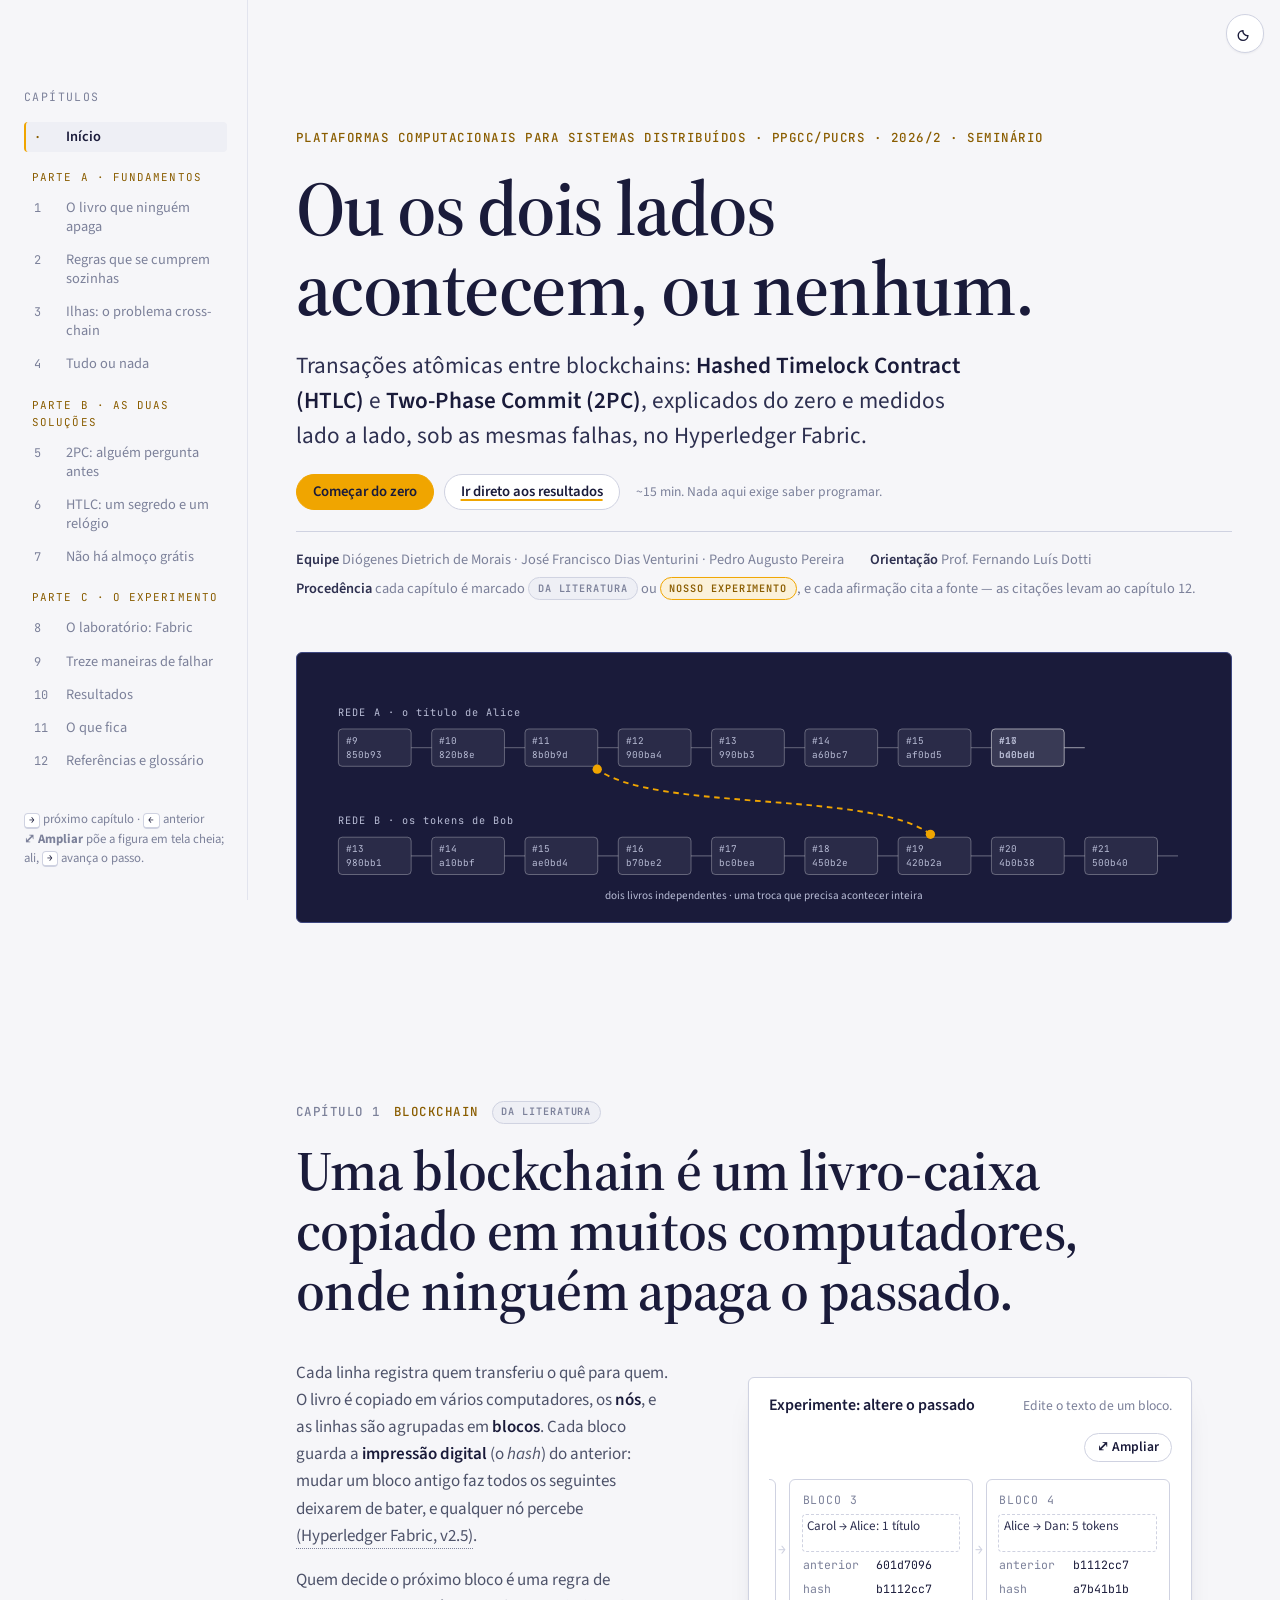
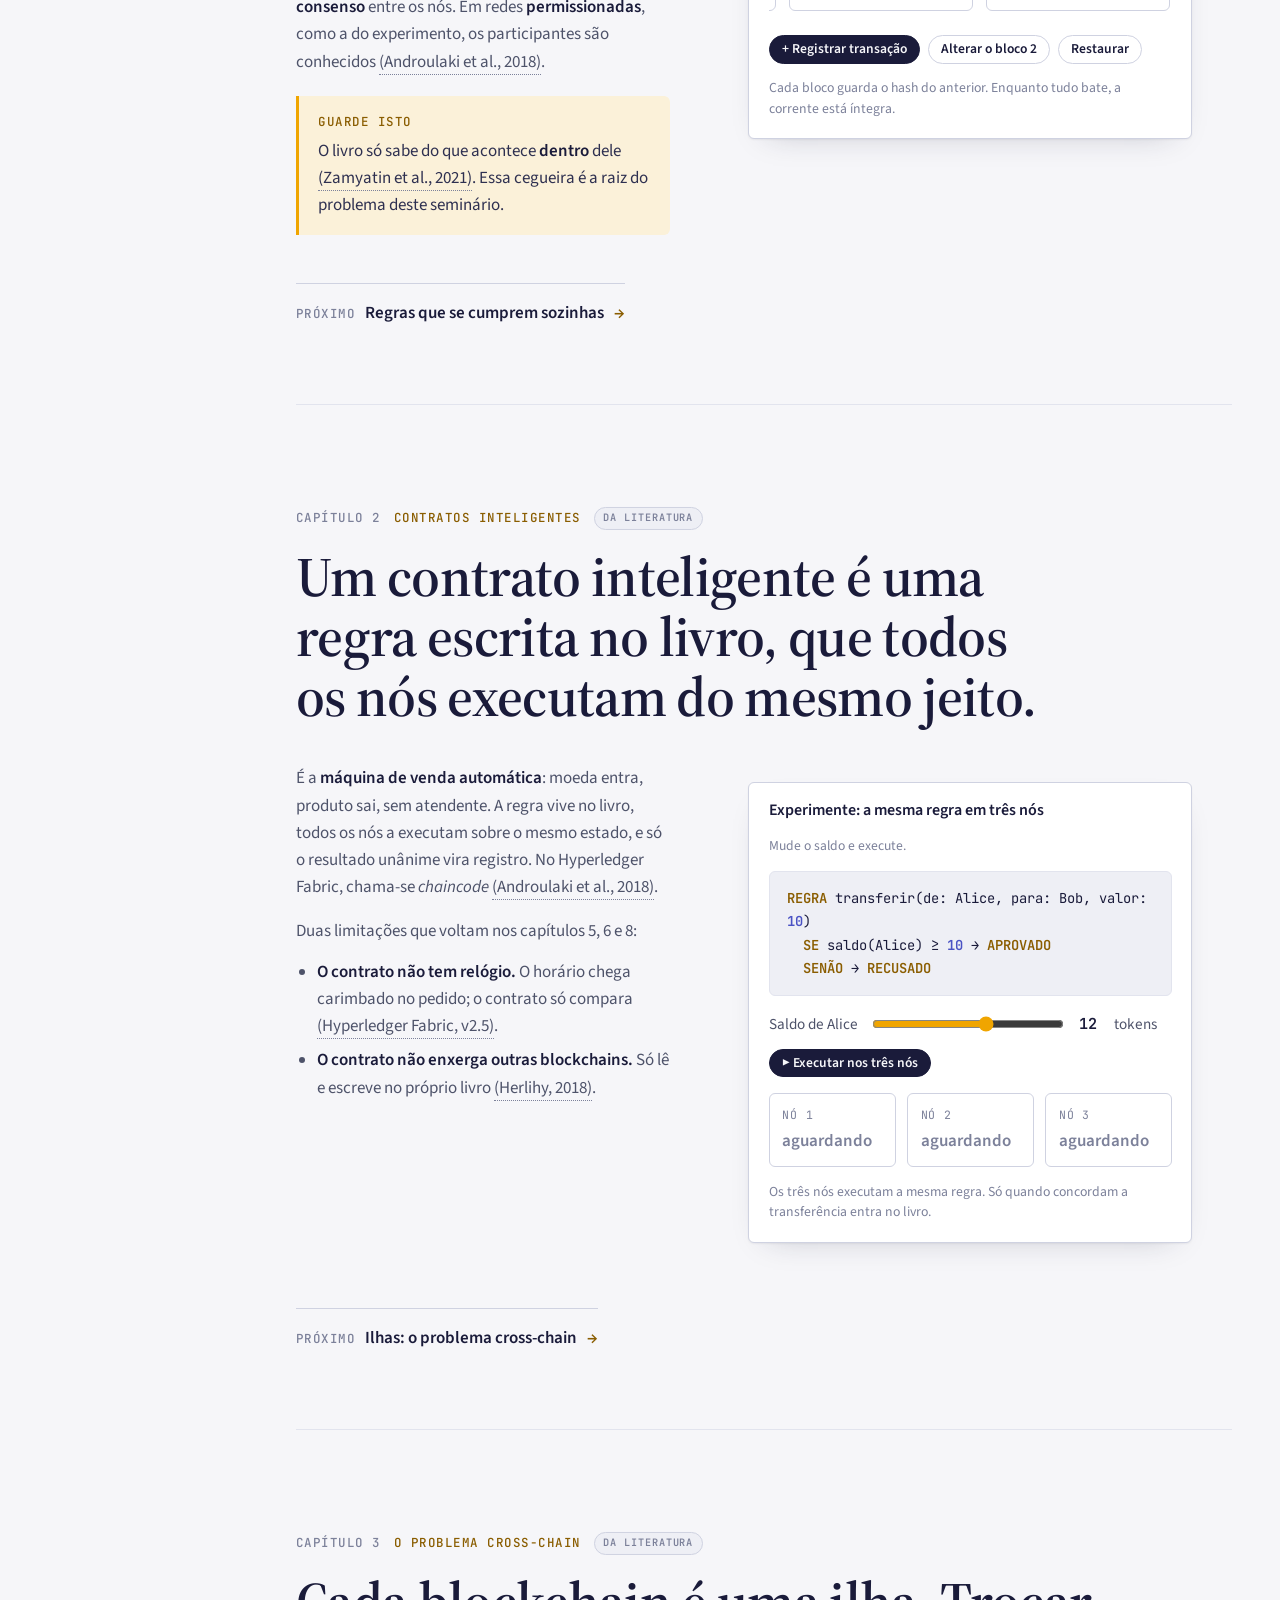
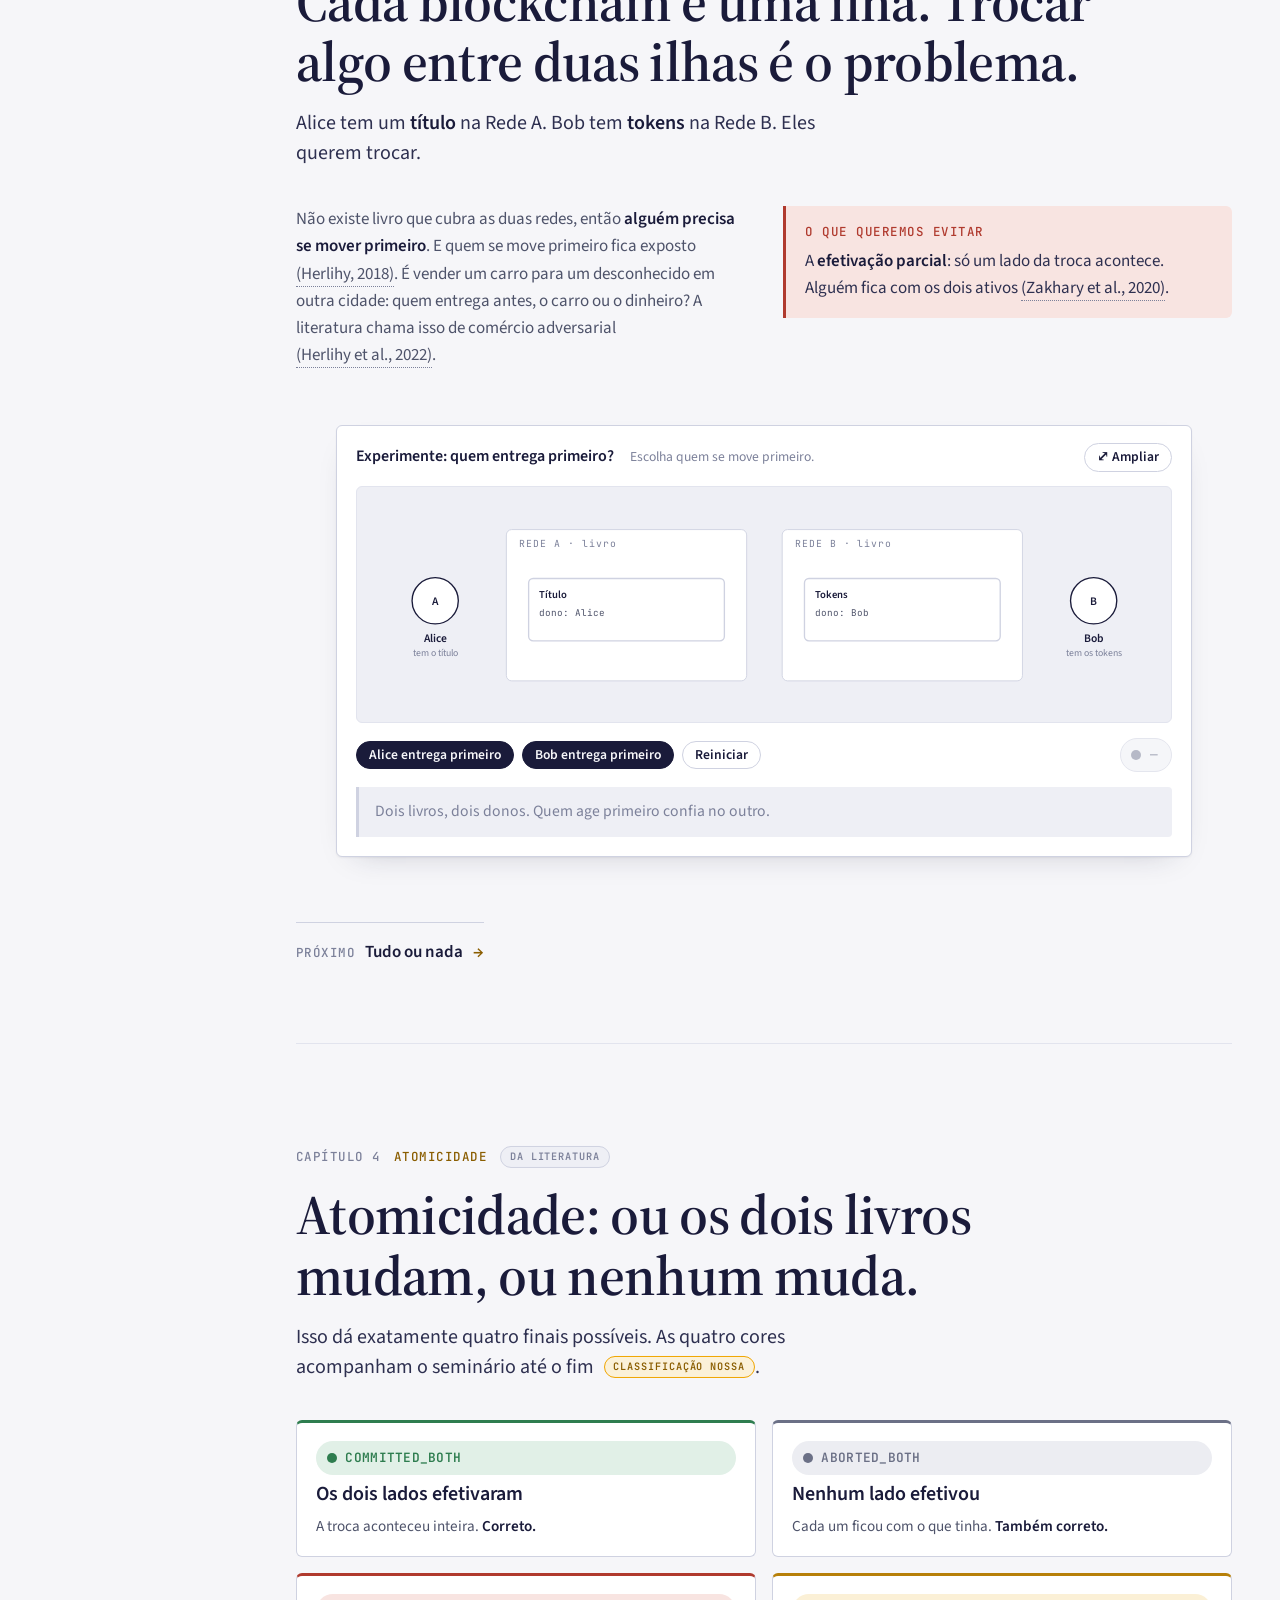
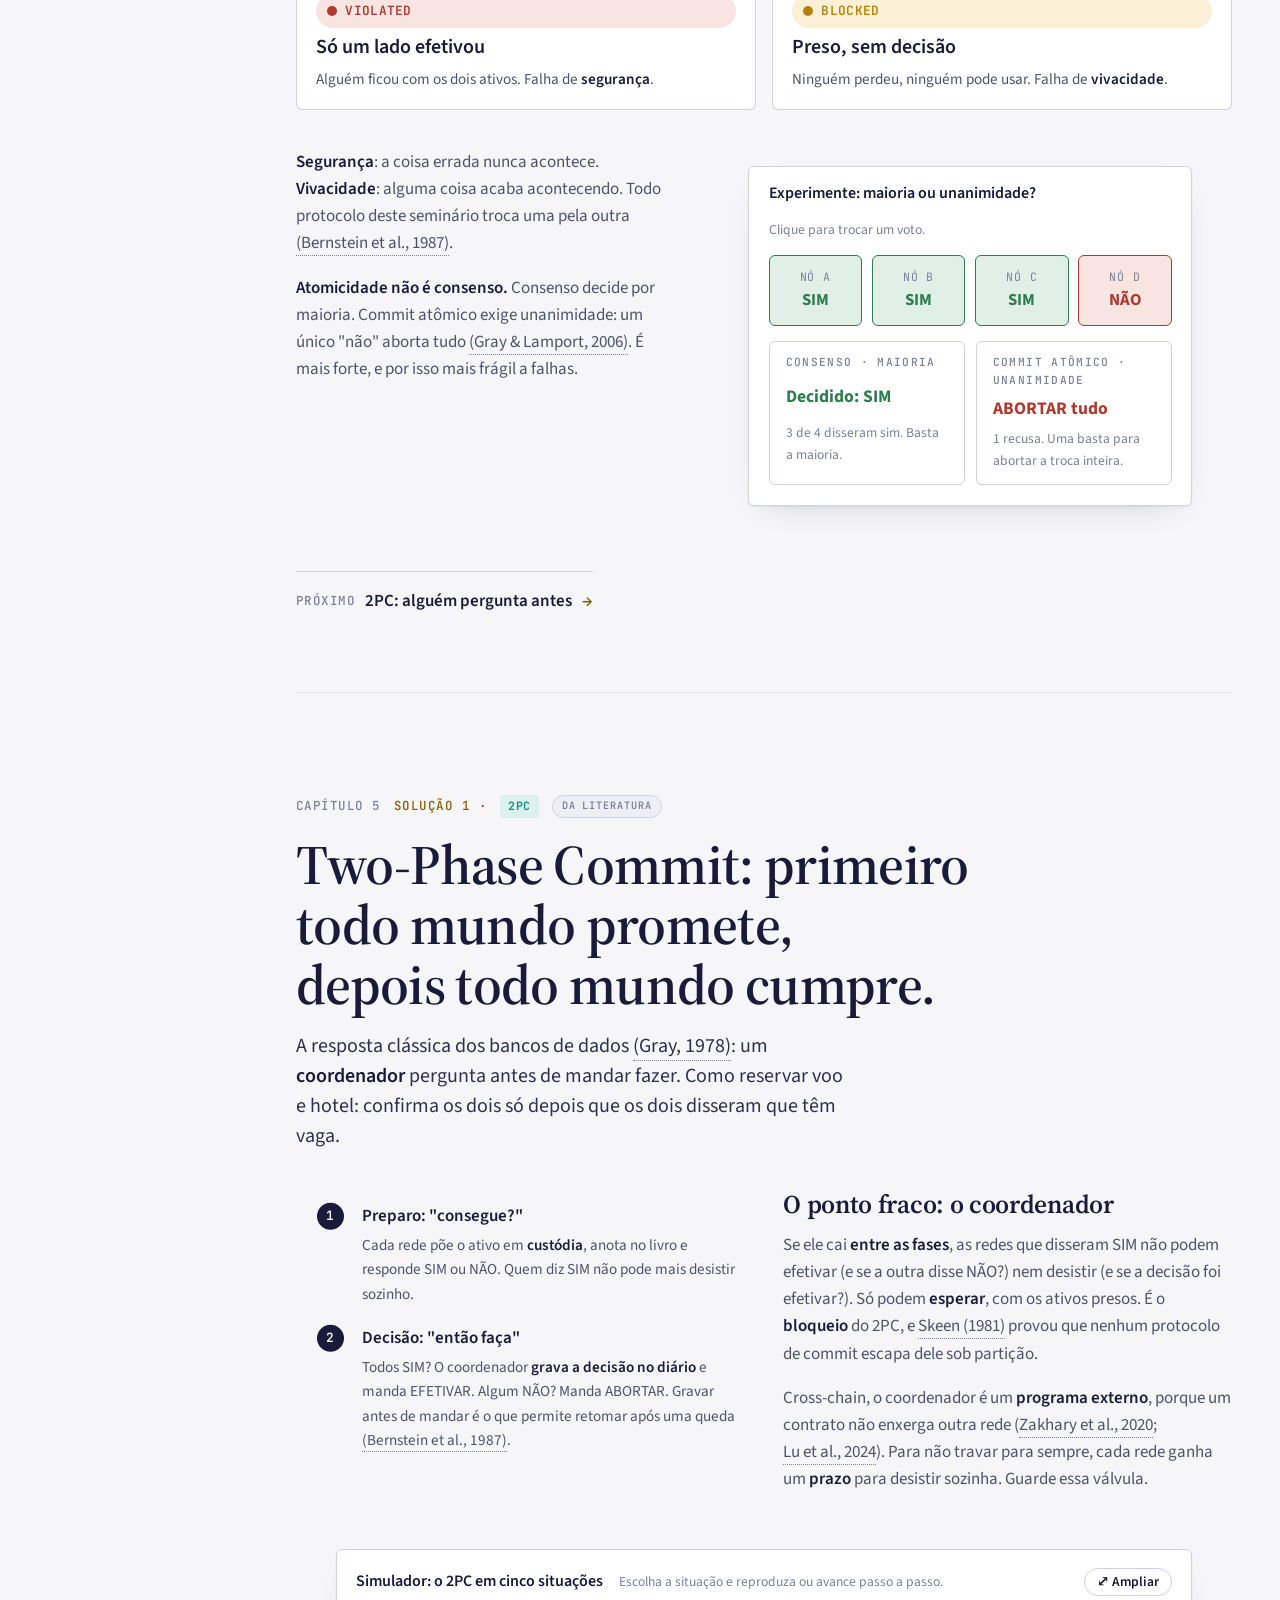
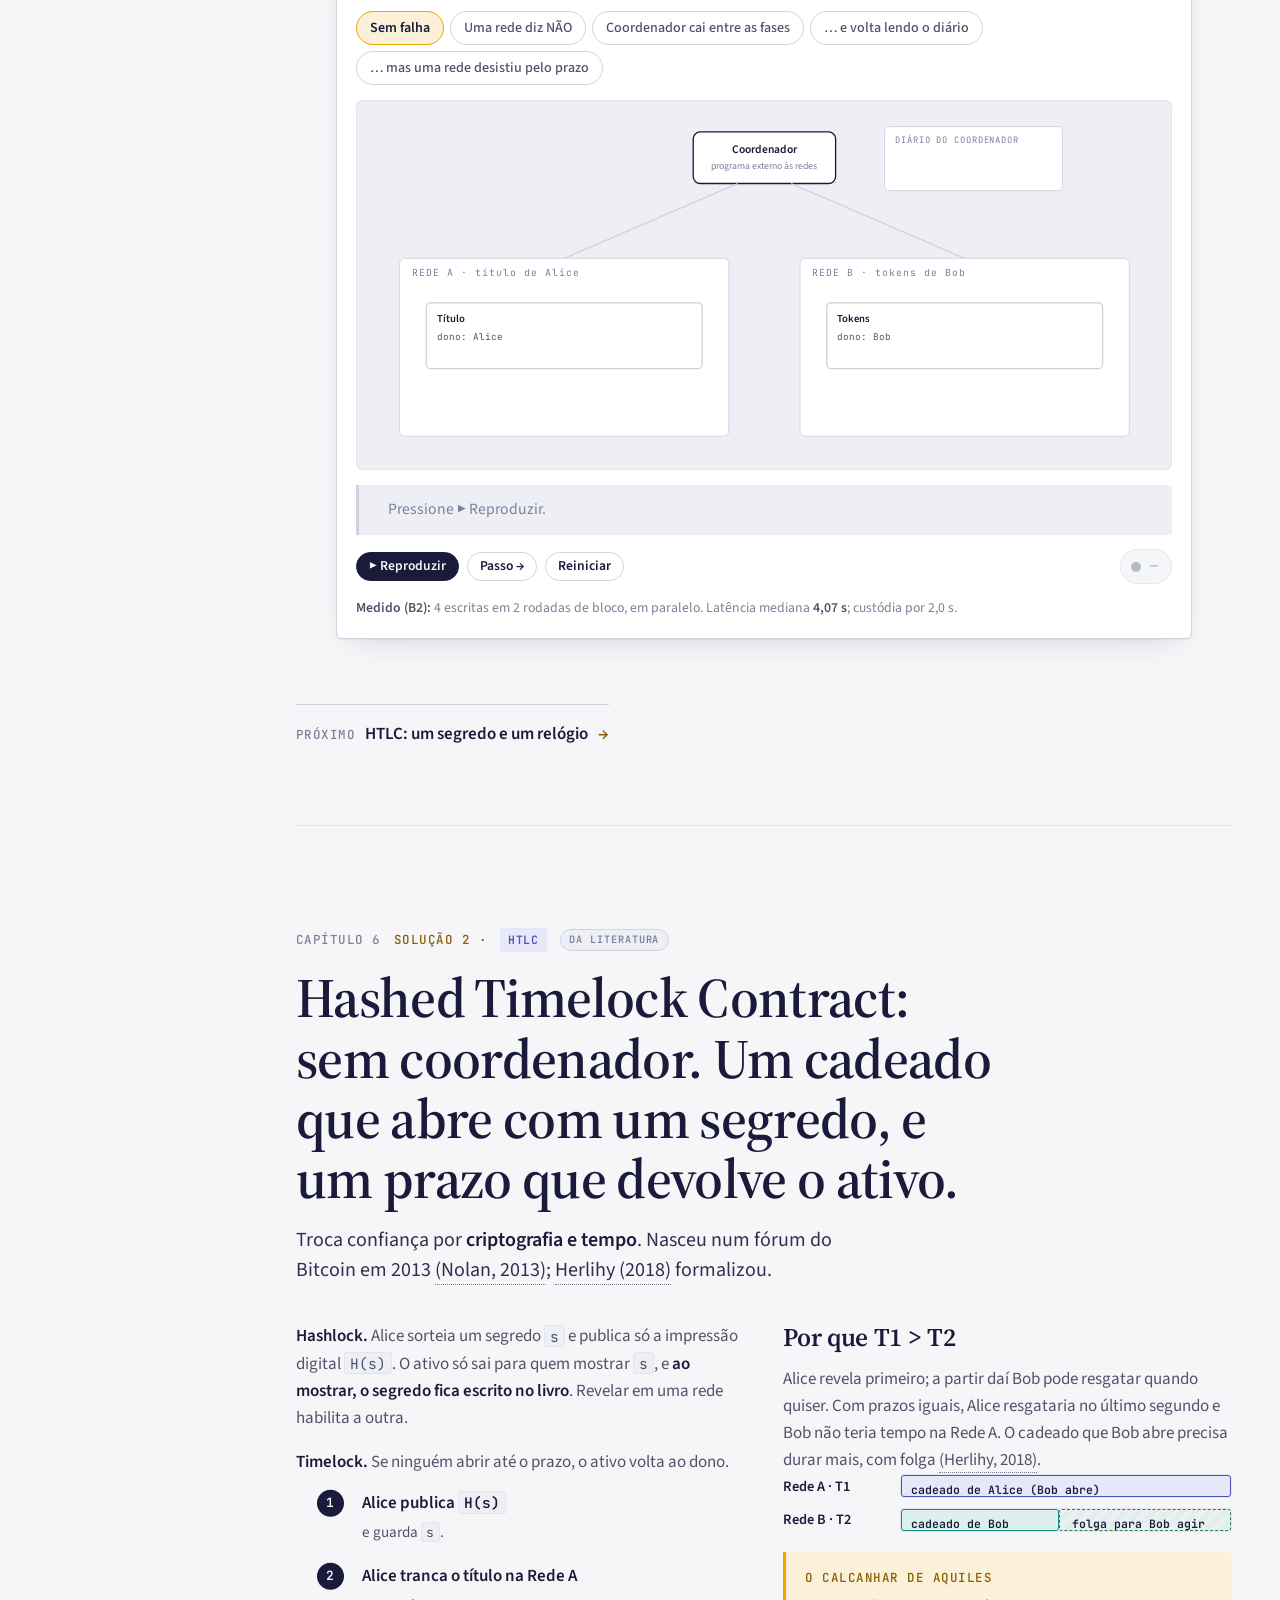
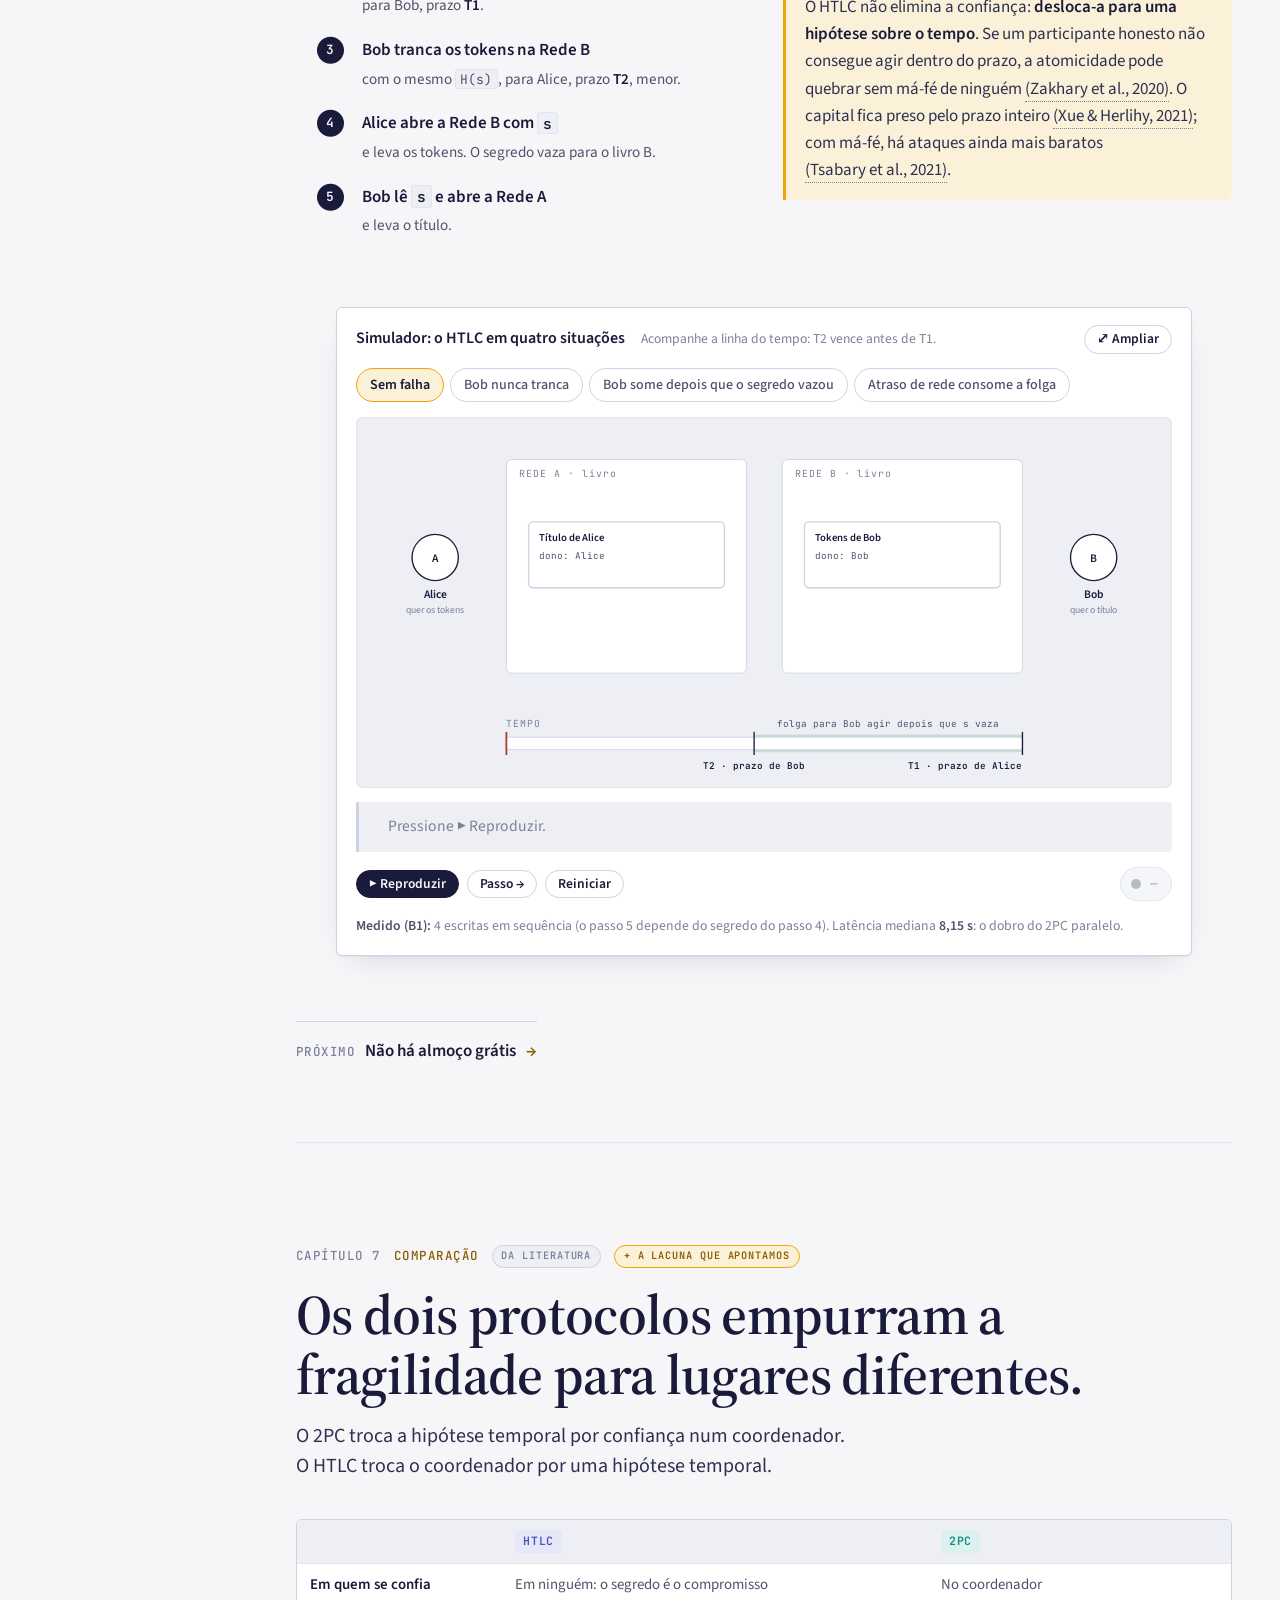
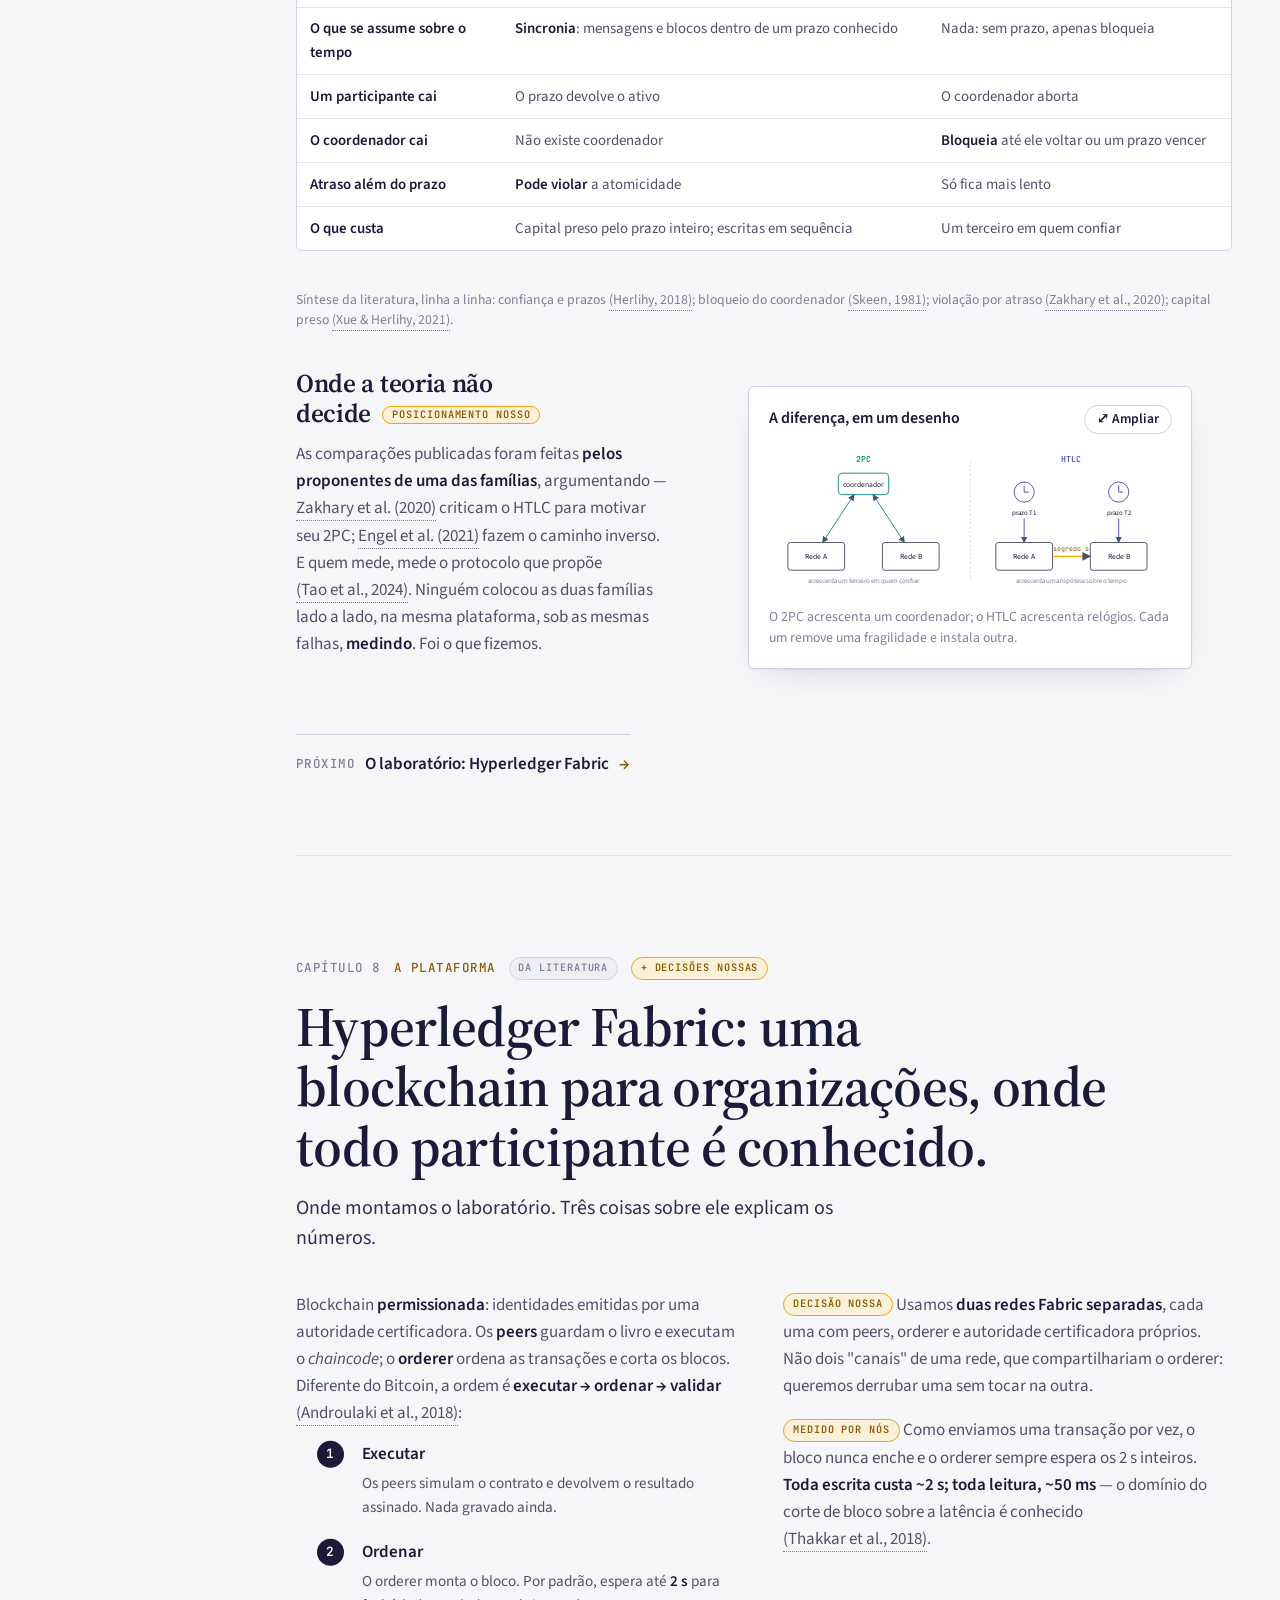
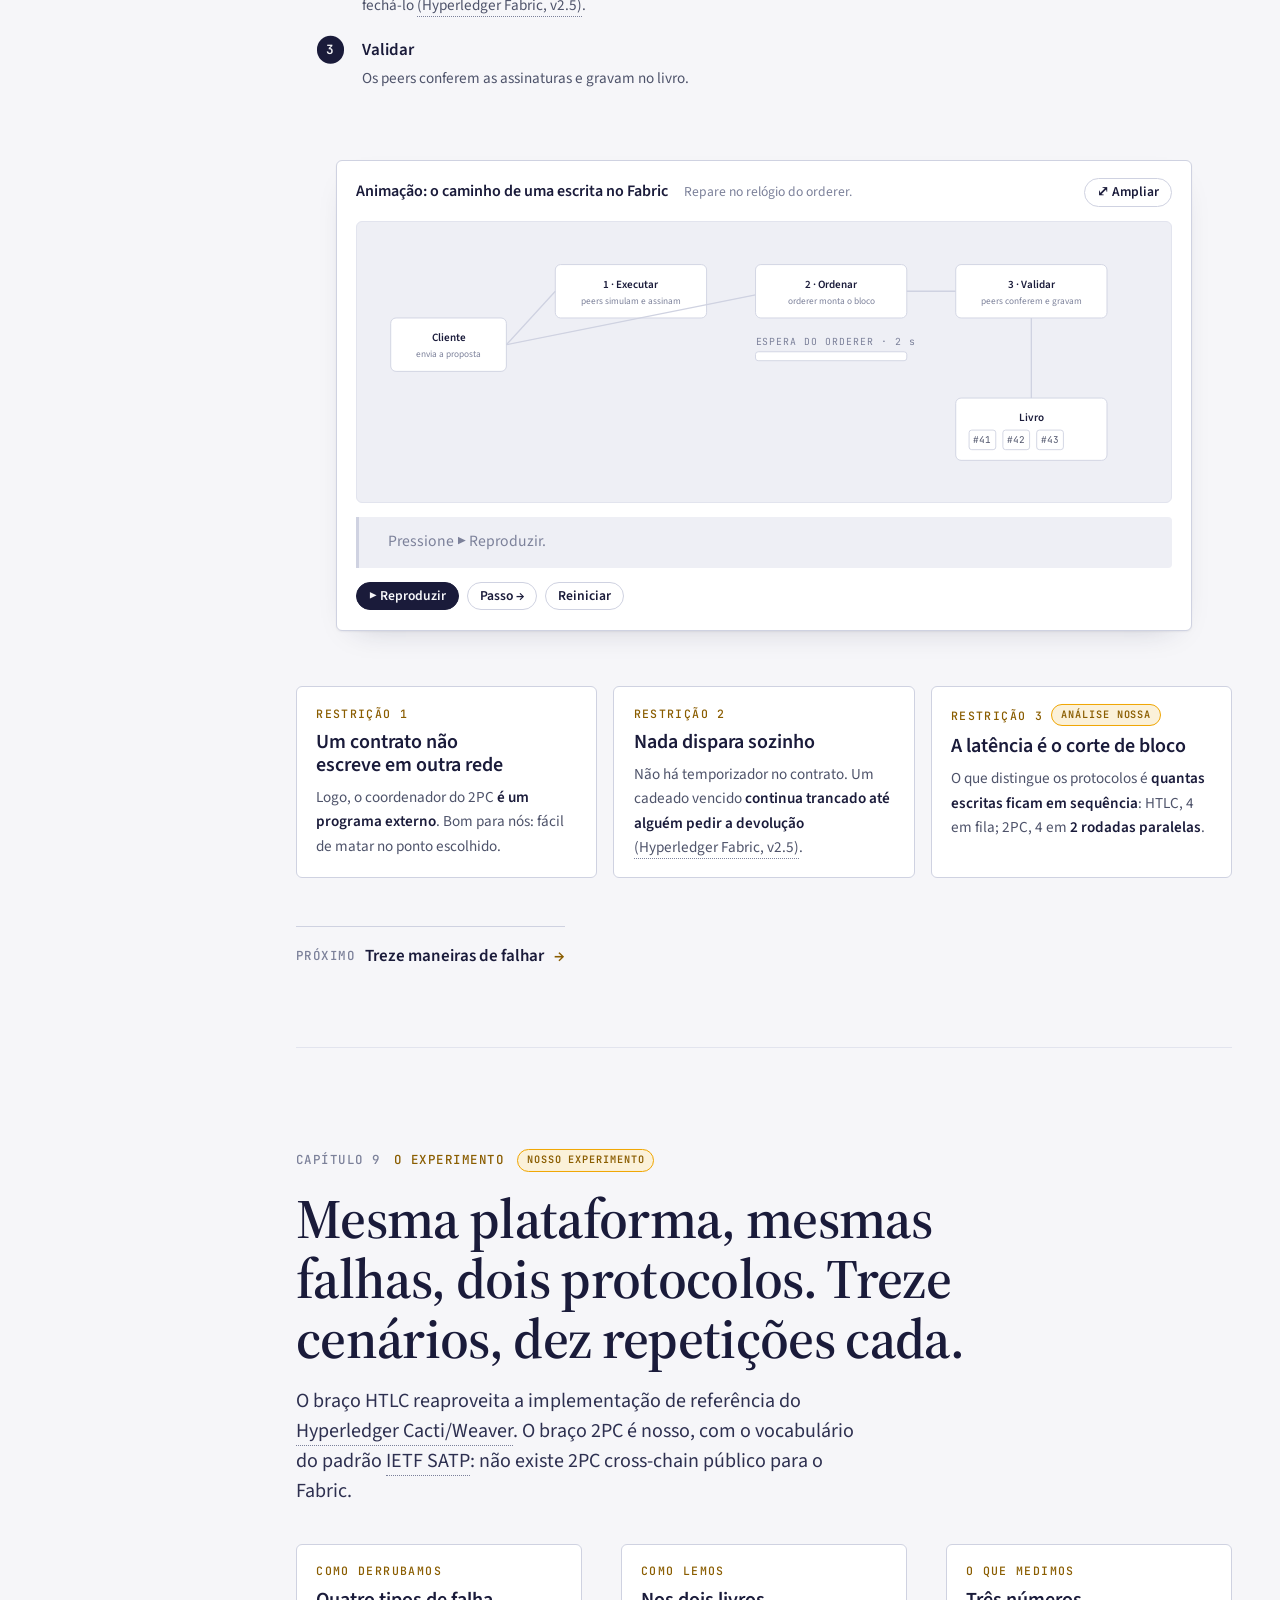
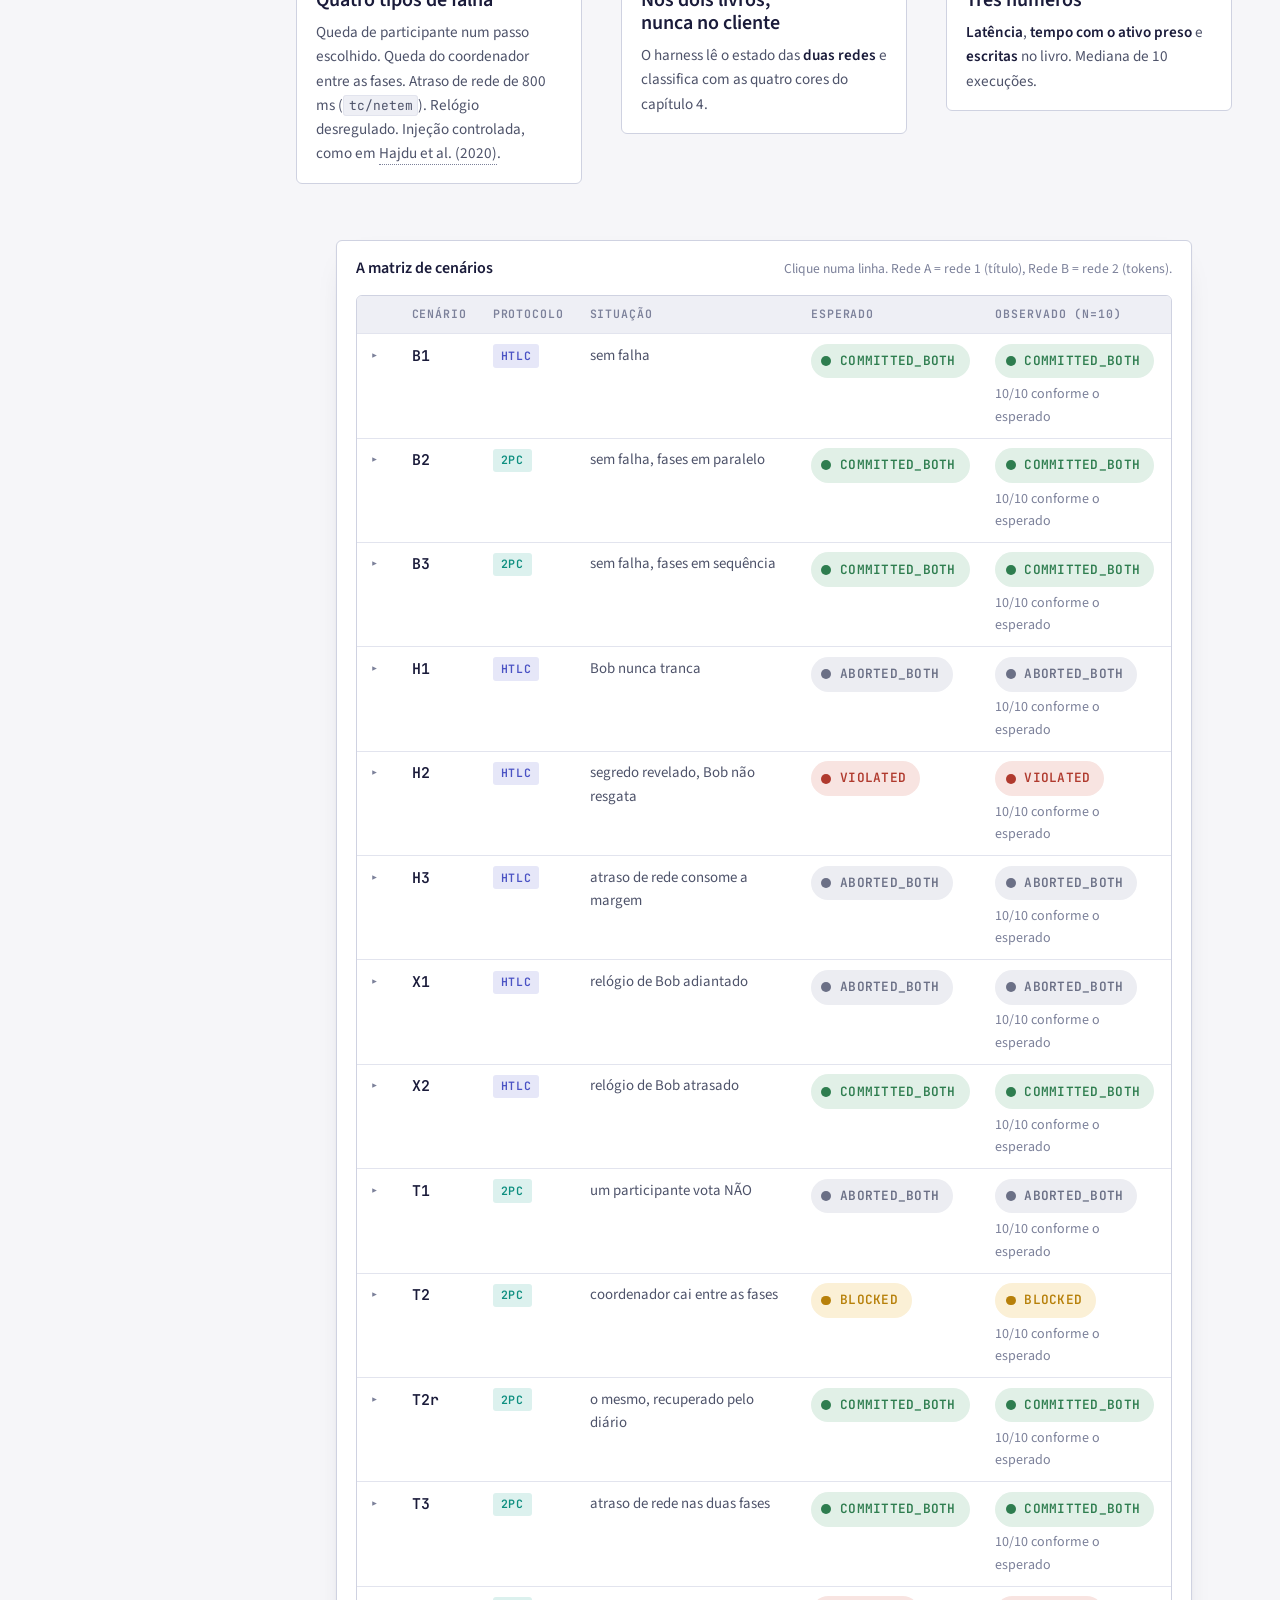
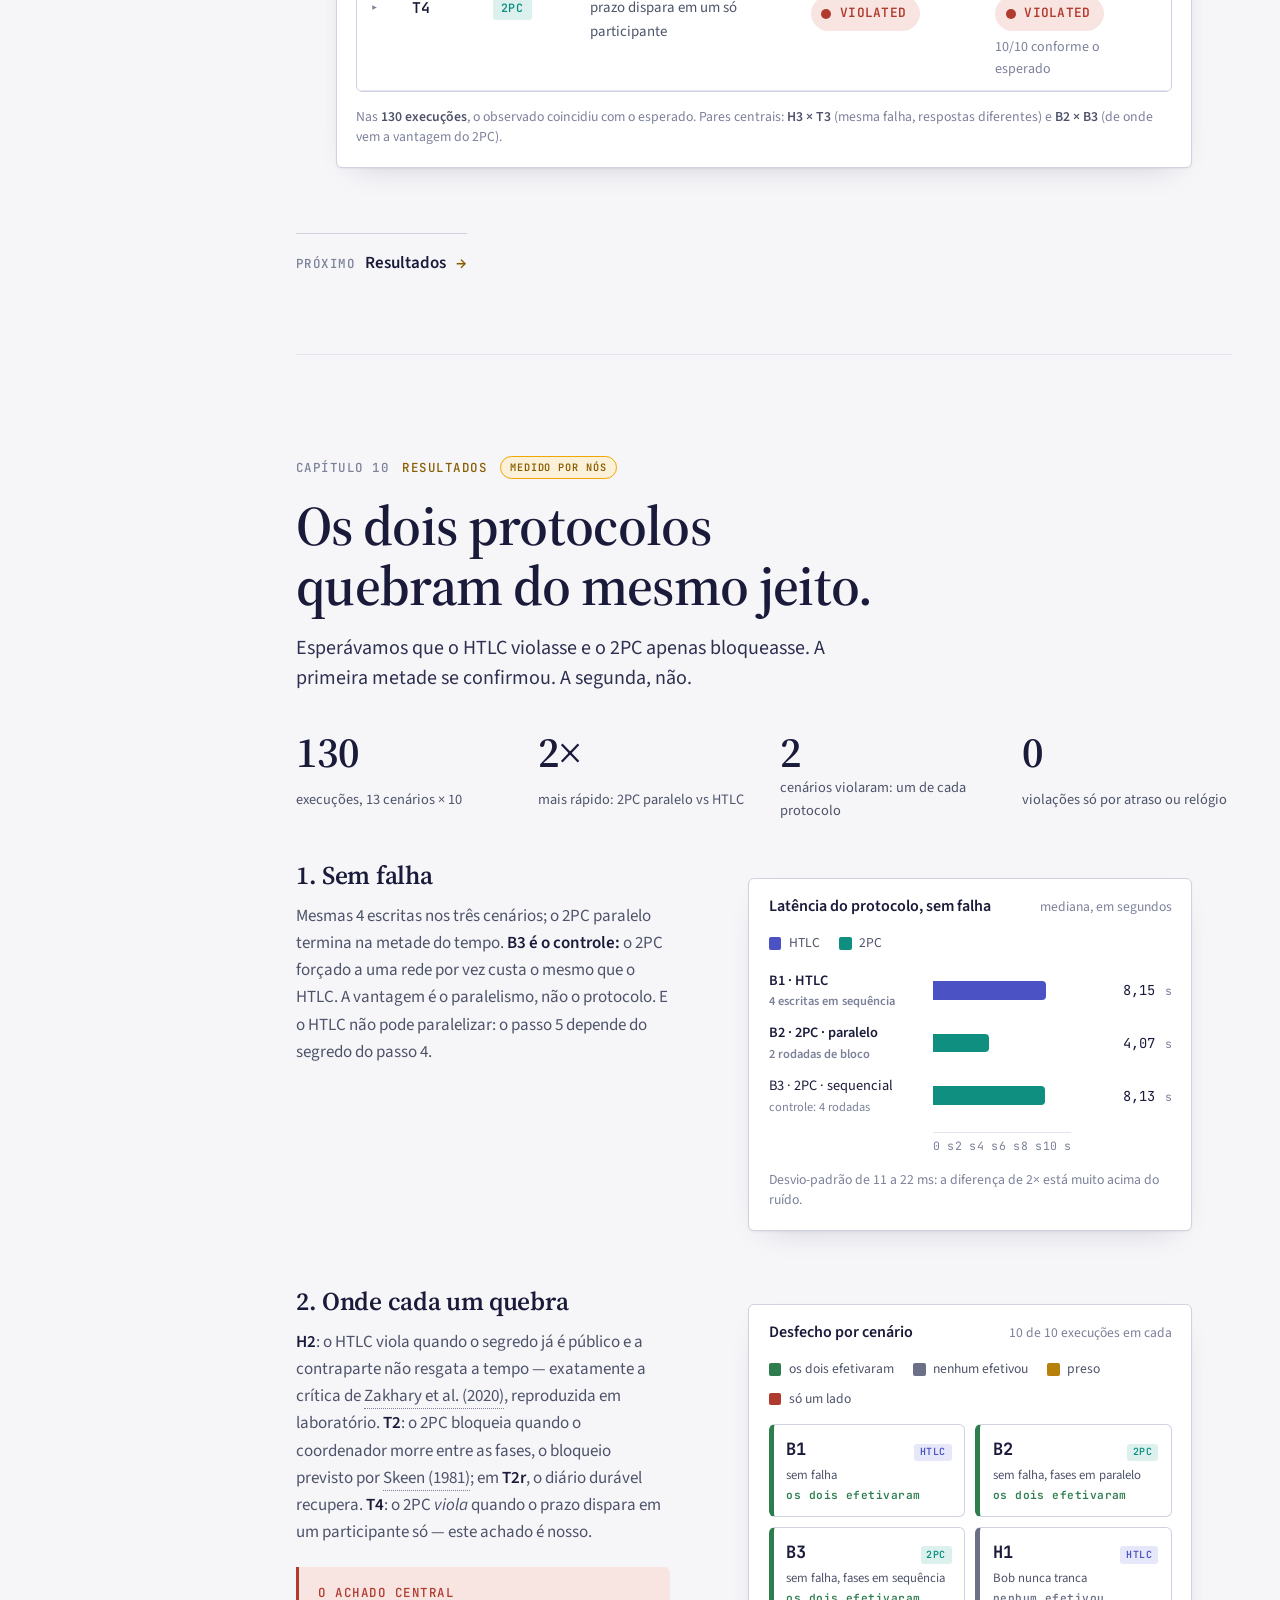
==== commit 3bc33364: "Add per-claim citations and source provenance to the seminar site Every claim in chapters 1-11 now c" ====
--- a/site/index.html
+++ b/site/index.html
@@ -71,6 +71,7 @@
     <div class="hero-meta">
       <span><b>Equipe</b> Diógenes Dietrich de Morais · José Francisco Dias Venturini · Pedro Augusto Pereira</span>
       <span><b>Orientação</b> Prof. Fernando Luís Dotti</span>
+      <span><b>Procedência</b> cada capítulo é marcado <span class="src src-lit">da literatura</span> ou <span class="src src-ours">nosso experimento</span>, e cada afirmação cita a fonte — as citações levam ao capítulo 12.</span>
     </div>
   </div>
 
@@ -91,17 +92,17 @@
 <!-- ============================================================ CAP 1 -->
 <section class="chapter" id="c1" aria-labelledby="h-c1">
   <div class="chapter-head reveal">
-    <div class="eyebrow"><span class="n">Capítulo 1</span> Blockchain</div>
+    <div class="eyebrow"><span class="n">Capítulo 1</span> Blockchain <span class="src src-lit">da literatura</span></div>
     <h2 id="h-c1">Uma blockchain é um livro-caixa copiado em muitos computadores, onde ninguém apaga o passado.</h2>
   </div>
 
   <div class="cols cols-text-fig">
     <div class="prose reveal">
-      <p>Cada linha registra quem transferiu o quê para quem. O livro é copiado em vários computadores, os <strong>nós</strong>, e as linhas são agrupadas em <strong>blocos</strong>. Cada bloco guarda a <strong>impressão digital</strong> (o <em>hash</em>) do anterior: mudar um bloco antigo faz todos os seguintes deixarem de bater, e qualquer nó percebe.</p>
-      <p>Quem decide o próximo bloco é uma regra de <strong>consenso</strong> entre os nós. Em redes <strong>permissionadas</strong>, como a do experimento, os participantes são conhecidos.</p>
+      <p>Cada linha registra quem transferiu o quê para quem. O livro é copiado em vários computadores, os <strong>nós</strong>, e as linhas são agrupadas em <strong>blocos</strong>. Cada bloco guarda a <strong>impressão digital</strong> (o <em>hash</em>) do anterior: mudar um bloco antigo faz todos os seguintes deixarem de bater, e qualquer nó percebe <a class="cite" href="#ref-fabric-docs">(Hyperledger Fabric, v2.5)</a>.</p>
+      <p>Quem decide o próximo bloco é uma regra de <strong>consenso</strong> entre os nós. Em redes <strong>permissionadas</strong>, como a do experimento, os participantes são conhecidos <a class="cite" href="#ref-androulaki-2018">(Androulaki et al., 2018)</a>.</p>
       <div class="callout">
         <span class="eyebrow">Guarde isto</span>
-        O livro só sabe do que acontece <strong>dentro</strong> dele. Essa cegueira é a raiz do problema deste seminário.
+        O livro só sabe do que acontece <strong>dentro</strong> dele <a class="cite" href="#ref-zamyatin-2021">(Zamyatin et al., 2021)</a>. Essa cegueira é a raiz do problema deste seminário.
       </div>
     </div>
 
@@ -126,17 +127,17 @@
 <!-- ============================================================ CAP 2 -->
 <section class="chapter" id="c2" aria-labelledby="h-c2">
   <div class="chapter-head reveal">
-    <div class="eyebrow"><span class="n">Capítulo 2</span> Contratos inteligentes</div>
+    <div class="eyebrow"><span class="n">Capítulo 2</span> Contratos inteligentes <span class="src src-lit">da literatura</span></div>
     <h2 id="h-c2">Um contrato inteligente é uma regra escrita no livro, que todos os nós executam do mesmo jeito.</h2>
   </div>
 
   <div class="cols cols-text-fig">
     <div class="prose reveal">
-      <p>É a <strong>máquina de venda automática</strong>: moeda entra, produto sai, sem atendente. A regra vive no livro, todos os nós a executam sobre o mesmo estado, e só o resultado unânime vira registro. No Hyperledger Fabric, chama-se <em>chaincode</em>.</p>
+      <p>É a <strong>máquina de venda automática</strong>: moeda entra, produto sai, sem atendente. A regra vive no livro, todos os nós a executam sobre o mesmo estado, e só o resultado unânime vira registro. No Hyperledger Fabric, chama-se <em>chaincode</em> <a class="cite" href="#ref-androulaki-2018">(Androulaki et al., 2018)</a>.</p>
       <p>Duas limitações que voltam nos capítulos 5, 6 e 8:</p>
       <ul>
-        <li><strong>O contrato não tem relógio.</strong> O horário chega carimbado no pedido; o contrato só compara.</li>
-        <li><strong>O contrato não enxerga outras blockchains.</strong> Só lê e escreve no próprio livro.</li>
+        <li><strong>O contrato não tem relógio.</strong> O horário chega carimbado no pedido; o contrato só compara <a class="cite" href="#ref-fabric-docs">(Hyperledger Fabric, v2.5)</a>.</li>
+        <li><strong>O contrato não enxerga outras blockchains.</strong> Só lê e escreve no próprio livro <a class="cite" href="#ref-herlihy-2018">(Herlihy, 2018)</a>.</li>
       </ul>
     </div>
 
@@ -173,7 +174,7 @@
 <!-- ============================================================ CAP 3 -->
 <section class="chapter" id="c3" aria-labelledby="h-c3">
   <div class="chapter-head reveal">
-    <div class="eyebrow"><span class="n">Capítulo 3</span> O problema cross-chain</div>
+    <div class="eyebrow"><span class="n">Capítulo 3</span> O problema cross-chain <span class="src src-lit">da literatura</span></div>
     <h2 id="h-c3">Cada blockchain é uma ilha. Trocar algo entre duas ilhas é o problema.</h2>
     <p class="lede">Alice tem um <strong>título</strong> na Rede A. Bob tem <strong>tokens</strong> na Rede B. Eles querem trocar.</p>
   </div>
@@ -181,11 +182,11 @@
   <div class="stack-lg">
     <div class="cols cols-2 reveal">
       <div class="prose">
-        <p>Não existe livro que cubra as duas redes, então <strong>alguém precisa se mover primeiro</strong>. E quem se move primeiro fica exposto. É vender um carro para um desconhecido em outra cidade: quem entrega antes, o carro ou o dinheiro?</p>
+        <p>Não existe livro que cubra as duas redes, então <strong>alguém precisa se mover primeiro</strong>. E quem se move primeiro fica exposto <a class="cite" href="#ref-herlihy-2018">(Herlihy, 2018)</a>. É vender um carro para um desconhecido em outra cidade: quem entrega antes, o carro ou o dinheiro? A literatura chama isso de comércio adversarial <a class="cite" href="#ref-herlihy-2022">(Herlihy et al., 2022)</a>.</p>
       </div>
       <div class="callout bad">
         <span class="eyebrow">O que queremos evitar</span>
-        A <strong>efetivação parcial</strong>: só um lado da troca acontece. Alguém fica com os dois ativos.
+        A <strong>efetivação parcial</strong>: só um lado da troca acontece. Alguém fica com os dois ativos <a class="cite" href="#ref-zakhary-2020">(Zakhary et al., 2020)</a>.
       </div>
     </div>
 
@@ -214,9 +215,9 @@
 <!-- ============================================================ CAP 4 -->
 <section class="chapter" id="c4" aria-labelledby="h-c4">
   <div class="chapter-head reveal">
-    <div class="eyebrow"><span class="n">Capítulo 4</span> Atomicidade</div>
+    <div class="eyebrow"><span class="n">Capítulo 4</span> Atomicidade <span class="src src-lit">da literatura</span></div>
     <h2 id="h-c4">Atomicidade: ou os dois livros mudam, ou nenhum muda.</h2>
-    <p class="lede">Isso dá exatamente quatro finais possíveis. As quatro cores acompanham o seminário até o fim.</p>
+    <p class="lede">Isso dá exatamente quatro finais possíveis. As quatro cores acompanham o seminário até o fim <span class="src src-ours">classificação nossa</span>.</p>
   </div>
 
   <div class="stack-lg">
@@ -245,8 +246,8 @@
 
     <div class="cols cols-text-fig">
       <div class="prose reveal">
-        <p><strong>Segurança</strong>: a coisa errada nunca acontece. <strong>Vivacidade</strong>: alguma coisa acaba acontecendo. Todo protocolo deste seminário troca uma pela outra.</p>
-        <p><strong>Atomicidade não é consenso.</strong> Consenso decide por maioria. Commit atômico exige unanimidade: um único "não" aborta tudo. É mais forte, e por isso mais frágil a falhas.</p>
+        <p><strong>Segurança</strong>: a coisa errada nunca acontece. <strong>Vivacidade</strong>: alguma coisa acaba acontecendo. Todo protocolo deste seminário troca uma pela outra <a class="cite" href="#ref-bernstein-1987">(Bernstein et al., 1987)</a>.</p>
+        <p><strong>Atomicidade não é consenso.</strong> Consenso decide por maioria. Commit atômico exige unanimidade: um único "não" aborta tudo <a class="cite" href="#ref-gray-lamport-2006">(Gray &amp; Lamport, 2006)</a>. É mais forte, e por isso mais frágil a falhas.</p>
       </div>
 
       <figure class="figure reveal" id="vote-demo">
@@ -274,9 +275,9 @@
 <!-- ============================================================ CAP 5 -->
 <section class="chapter" id="c5" aria-labelledby="h-c5">
   <div class="chapter-head reveal">
-    <div class="eyebrow"><span class="n">Capítulo 5</span> Solução 1 · <span class="tag tag-2pc">2PC</span></div>
+    <div class="eyebrow"><span class="n">Capítulo 5</span> Solução 1 · <span class="tag tag-2pc">2PC</span> <span class="src src-lit">da literatura</span></div>
     <h2 id="h-c5">Two-Phase Commit: primeiro todo mundo promete, depois todo mundo cumpre.</h2>
-    <p class="lede">A resposta clássica dos bancos de dados (Gray, 1978): um <strong>coordenador</strong> pergunta antes de mandar fazer. Como reservar voo e hotel: confirma os dois só depois que os dois disseram que têm vaga.</p>
+    <p class="lede">A resposta clássica dos bancos de dados <a class="cite" href="#ref-gray-1978">(Gray, 1978)</a>: um <strong>coordenador</strong> pergunta antes de mandar fazer. Como reservar voo e hotel: confirma os dois só depois que os dois disseram que têm vaga.</p>
   </div>
 
   <div class="stack-lg">
@@ -284,13 +285,13 @@
       <div class="prose reveal">
         <ol class="steps">
           <li><strong>Preparo: "consegue?"</strong><span>Cada rede põe o ativo em <strong>custódia</strong>, anota no livro e responde SIM ou NÃO. Quem diz SIM não pode mais desistir sozinho.</span></li>
-          <li><strong>Decisão: "então faça"</strong><span>Todos SIM? O coordenador <strong>grava a decisão no diário</strong> e manda EFETIVAR. Algum NÃO? Manda ABORTAR. Gravar antes de mandar é o que permite retomar após uma queda.</span></li>
+          <li><strong>Decisão: "então faça"</strong><span>Todos SIM? O coordenador <strong>grava a decisão no diário</strong> e manda EFETIVAR. Algum NÃO? Manda ABORTAR. Gravar antes de mandar é o que permite retomar após uma queda <a class="cite" href="#ref-bernstein-1987">(Bernstein et al., 1987)</a>.</span></li>
         </ol>
       </div>
       <div class="prose reveal">
         <h3>O ponto fraco: o coordenador</h3>
-        <p>Se ele cai <strong>entre as fases</strong>, as redes que disseram SIM não podem efetivar (e se a outra disse NÃO?) nem desistir (e se a decisão foi efetivar?). Só podem <strong>esperar</strong>, com os ativos presos. É o <strong>bloqueio</strong> do 2PC, e Skeen (1981) provou que nenhum protocolo de commit escapa dele sob partição.</p>
-        <p>Cross-chain, o coordenador é um <strong>programa externo</strong>, porque um contrato não enxerga outra rede. Para não travar para sempre, cada rede ganha um <strong>prazo</strong> para desistir sozinha. Guarde essa válvula.</p>
+        <p>Se ele cai <strong>entre as fases</strong>, as redes que disseram SIM não podem efetivar (e se a outra disse NÃO?) nem desistir (e se a decisão foi efetivar?). Só podem <strong>esperar</strong>, com os ativos presos. É o <strong>bloqueio</strong> do 2PC, e <a class="cite" href="#ref-skeen-1981">Skeen (1981)</a> provou que nenhum protocolo de commit escapa dele sob partição.</p>
+        <p>Cross-chain, o coordenador é um <strong>programa externo</strong>, porque um contrato não enxerga outra rede (<a class="cite" href="#ref-zakhary-2020">Zakhary et al., 2020</a>; <a class="cite" href="#ref-lu-2024">Lu et al., 2024</a>). Para não travar para sempre, cada rede ganha um <strong>prazo</strong> para desistir sozinha. Guarde essa válvula.</p>
       </div>
     </div>
 
@@ -327,9 +328,9 @@
 <!-- ============================================================ CAP 6 -->
 <section class="chapter" id="c6" aria-labelledby="h-c6">
   <div class="chapter-head reveal">
-    <div class="eyebrow"><span class="n">Capítulo 6</span> Solução 2 · <span class="tag tag-htlc">HTLC</span></div>
+    <div class="eyebrow"><span class="n">Capítulo 6</span> Solução 2 · <span class="tag tag-htlc">HTLC</span> <span class="src src-lit">da literatura</span></div>
     <h2 id="h-c6">Hashed Timelock Contract: sem coordenador. Um cadeado que abre com um segredo, e um prazo que devolve o ativo.</h2>
-    <p class="lede">Troca confiança por <strong>criptografia e tempo</strong>. Nasceu num fórum do Bitcoin em 2013; Herlihy formalizou em 2018.</p>
+    <p class="lede">Troca confiança por <strong>criptografia e tempo</strong>. Nasceu num fórum do Bitcoin em 2013 <a class="cite" href="#ref-nolan-2013">(Nolan, 2013)</a>; <a class="cite" href="#ref-herlihy-2018">Herlihy (2018)</a> formalizou.</p>
   </div>
 
   <div class="stack-lg">
@@ -347,14 +348,14 @@
       </div>
       <div class="prose reveal">
         <h3>Por que T1 &gt; T2</h3>
-        <p>Alice revela primeiro; a partir daí Bob pode resgatar quando quiser. Com prazos iguais, Alice resgataria no último segundo e Bob não teria tempo na Rede A. O cadeado que Bob abre precisa durar mais, com folga.</p>
+        <p>Alice revela primeiro; a partir daí Bob pode resgatar quando quiser. Com prazos iguais, Alice resgataria no último segundo e Bob não teria tempo na Rede A. O cadeado que Bob abre precisa durar mais, com folga <a class="cite" href="#ref-herlihy-2018">(Herlihy, 2018)</a>.</p>
         <div class="tl-explainer">
           <div class="tl-row"><span class="who">Rede A · T1</span><div class="tl-track"><span class="t1"></span><span class="lbl" style="left:.2rem">cadeado de Alice (Bob abre)</span></div></div>
           <div class="tl-row"><span class="who">Rede B · T2</span><div class="tl-track"><span class="t2"></span><span class="margin"></span><span class="lbl" style="left:.2rem">cadeado de Bob</span><span class="lbl" style="left:50%">folga para Bob agir</span></div></div>
         </div>
         <div class="callout">
           <span class="eyebrow">O calcanhar de Aquiles</span>
-          O HTLC não elimina a confiança: <strong>desloca-a para uma hipótese sobre o tempo</strong>. Se um participante honesto não consegue agir dentro do prazo, a atomicidade pode quebrar sem má-fé de ninguém (Zakhary et al., 2020).
+          O HTLC não elimina a confiança: <strong>desloca-a para uma hipótese sobre o tempo</strong>. Se um participante honesto não consegue agir dentro do prazo, a atomicidade pode quebrar sem má-fé de ninguém <a class="cite" href="#ref-zakhary-2020">(Zakhary et al., 2020)</a>. O capital fica preso pelo prazo inteiro <a class="cite" href="#ref-xue-2021">(Xue &amp; Herlihy, 2021)</a>; com má-fé, há ataques ainda mais baratos <a class="cite" href="#ref-tsabary-2021">(Tsabary et al., 2021)</a>.
         </div>
       </div>
     </div>
@@ -391,7 +392,7 @@
 <!-- ============================================================ CAP 7 -->
 <section class="chapter" id="c7" aria-labelledby="h-c7">
   <div class="chapter-head reveal">
-    <div class="eyebrow"><span class="n">Capítulo 7</span> Comparação</div>
+    <div class="eyebrow"><span class="n">Capítulo 7</span> Comparação <span class="src src-lit">da literatura</span> <span class="src src-ours">+ a lacuna que apontamos</span></div>
     <h2 id="h-c7">Os dois protocolos empurram a fragilidade para lugares diferentes.</h2>
     <p class="lede">O 2PC troca a hipótese temporal por confiança num coordenador. O HTLC troca o coordenador por uma hipótese temporal.</p>
   </div>
@@ -410,11 +411,12 @@
         </tbody>
       </table>
     </div>
+    <p class="fig-foot reveal">Síntese da literatura, linha a linha: confiança e prazos <a class="cite" href="#ref-herlihy-2018">(Herlihy, 2018)</a>; bloqueio do coordenador <a class="cite" href="#ref-skeen-1981">(Skeen, 1981)</a>; violação por atraso <a class="cite" href="#ref-zakhary-2020">(Zakhary et al., 2020)</a>; capital preso <a class="cite" href="#ref-xue-2021">(Xue &amp; Herlihy, 2021)</a>.</p>
 
     <div class="cols cols-text-fig">
       <div class="prose reveal">
-        <h3>Onde a teoria não decide</h3>
-        <p>As comparações publicadas foram feitas <strong>pelos proponentes de uma das famílias</strong>, argumentando. Ninguém colocou as duas lado a lado, na mesma plataforma, sob as mesmas falhas, <strong>medindo</strong>. Foi o que fizemos.</p>
+        <h3>Onde a teoria não decide <span class="src src-ours">posicionamento nosso</span></h3>
+        <p>As comparações publicadas foram feitas <strong>pelos proponentes de uma das famílias</strong>, argumentando — <a class="cite" href="#ref-zakhary-2020">Zakhary et al. (2020)</a> criticam o HTLC para motivar seu 2PC; <a class="cite" href="#ref-engel-2021">Engel et al. (2021)</a> fazem o caminho inverso. E quem mede, mede o protocolo que propõe <a class="cite" href="#ref-tao-2024">(Tao et al., 2024)</a>. Ninguém colocou as duas famílias lado a lado, na mesma plataforma, sob as mesmas falhas, <strong>medindo</strong>. Foi o que fizemos.</p>
       </div>
       <figure class="figure reveal">
         <div class="figure-head"><h4>A diferença, em um desenho</h4></div>
@@ -455,7 +457,7 @@
 <!-- ============================================================ CAP 8 -->
 <section class="chapter" id="c8" aria-labelledby="h-c8">
   <div class="chapter-head reveal">
-    <div class="eyebrow"><span class="n">Capítulo 8</span> A plataforma</div>
+    <div class="eyebrow"><span class="n">Capítulo 8</span> A plataforma <span class="src src-lit">da literatura</span> <span class="src src-ours">+ decisões nossas</span></div>
     <h2 id="h-c8">Hyperledger Fabric: uma blockchain para organizações, onde todo participante é conhecido.</h2>
     <p class="lede">Onde montamos o laboratório. Três coisas sobre ele explicam os números.</p>
   </div>
@@ -463,16 +465,16 @@
   <div class="stack-lg">
     <div class="cols cols-2">
       <div class="prose reveal">
-        <p>Blockchain <strong>permissionada</strong>: identidades emitidas por uma autoridade certificadora. Os <strong>peers</strong> guardam o livro e executam o <em>chaincode</em>; o <strong>orderer</strong> ordena as transações e corta os blocos. Diferente do Bitcoin, a ordem é <strong>executar → ordenar → validar</strong>:</p>
+        <p>Blockchain <strong>permissionada</strong>: identidades emitidas por uma autoridade certificadora. Os <strong>peers</strong> guardam o livro e executam o <em>chaincode</em>; o <strong>orderer</strong> ordena as transações e corta os blocos. Diferente do Bitcoin, a ordem é <strong>executar → ordenar → validar</strong> <a class="cite" href="#ref-androulaki-2018">(Androulaki et al., 2018)</a>:</p>
         <ol class="steps">
           <li><strong>Executar</strong><span>Os peers simulam o contrato e devolvem o resultado assinado. Nada gravado ainda.</span></li>
-          <li><strong>Ordenar</strong><span>O orderer monta o bloco. Por padrão, espera até <strong>2 s</strong> para fechá-lo.</span></li>
+          <li><strong>Ordenar</strong><span>O orderer monta o bloco. Por padrão, espera até <strong>2 s</strong> para fechá-lo <a class="cite" href="#ref-fabric-docs">(Hyperledger Fabric, v2.5)</a>.</span></li>
           <li><strong>Validar</strong><span>Os peers conferem as assinaturas e gravam no livro.</span></li>
         </ol>
       </div>
       <div class="prose reveal">
-        <p>Usamos <strong>duas redes Fabric separadas</strong>, cada uma com peers, orderer e autoridade certificadora próprios. Não dois "canais" de uma rede, que compartilhariam o orderer: queremos derrubar uma sem tocar na outra.</p>
-        <p>Como enviamos uma transação por vez, o bloco nunca enche e o orderer sempre espera os 2 s inteiros. <strong>Toda escrita custa ~2 s; toda leitura, ~50 ms.</strong></p>
+        <p><span class="src src-ours">decisão nossa</span> Usamos <strong>duas redes Fabric separadas</strong>, cada uma com peers, orderer e autoridade certificadora próprios. Não dois "canais" de uma rede, que compartilhariam o orderer: queremos derrubar uma sem tocar na outra.</p>
+        <p><span class="src src-ours">medido por nós</span> Como enviamos uma transação por vez, o bloco nunca enche e o orderer sempre espera os 2 s inteiros. <strong>Toda escrita custa ~2 s; toda leitura, ~50 ms</strong> — o domínio do corte de bloco sobre a latência é conhecido <a class="cite" href="#ref-thakkar-2018">(Thakkar et al., 2018)</a>.</p>
       </div>
     </div>
 
@@ -501,10 +503,10 @@
       <div class="card">
         <span class="eyebrow">Restrição 2</span>
         <h4>Nada dispara sozinho</h4>
-        <p>Não há temporizador no contrato. Um cadeado vencido <strong>continua trancado até alguém pedir a devolução</strong>.</p>
-      </div>
-      <div class="card">
-        <span class="eyebrow">Restrição 3</span>
+        <p>Não há temporizador no contrato. Um cadeado vencido <strong>continua trancado até alguém pedir a devolução</strong> <a class="cite" href="#ref-fabric-docs">(Hyperledger Fabric, v2.5)</a>.</p>
+      </div>
+      <div class="card">
+        <span class="eyebrow">Restrição 3 <span class="src src-ours">análise nossa</span></span>
         <h4>A latência é o corte de bloco</h4>
         <p>O que distingue os protocolos é <strong>quantas escritas ficam em sequência</strong>: HTLC, 4 em fila; 2PC, 4 em <strong>2 rodadas paralelas</strong>.</p>
       </div>
@@ -517,9 +519,9 @@
 <!-- ============================================================ CAP 9 -->
 <section class="chapter" id="c9" aria-labelledby="h-c9">
   <div class="chapter-head reveal">
-    <div class="eyebrow"><span class="n">Capítulo 9</span> O experimento</div>
+    <div class="eyebrow"><span class="n">Capítulo 9</span> O experimento <span class="src src-ours">nosso experimento</span></div>
     <h2 id="h-c9">Mesma plataforma, mesmas falhas, dois protocolos. Treze cenários, dez repetições cada.</h2>
-    <p class="lede">O braço HTLC reaproveita a implementação de referência do Hyperledger Cacti/Weaver. O braço 2PC é nosso, com o vocabulário do padrão IETF SATP: não existe 2PC cross-chain público para o Fabric.</p>
+    <p class="lede">O braço HTLC reaproveita a implementação de referência do <a class="cite" href="#ref-cacti">Hyperledger Cacti/Weaver</a>. O braço 2PC é nosso, com o vocabulário do padrão <a class="cite" href="#ref-satp">IETF SATP</a>: não existe 2PC cross-chain público para o Fabric.</p>
   </div>
 
   <div class="stack-lg">
@@ -527,7 +529,7 @@
       <div class="card">
         <span class="eyebrow">Como derrubamos</span>
         <h4>Quatro tipos de falha</h4>
-        <p>Queda de participante num passo escolhido. Queda do coordenador entre as fases. Atraso de rede de 800 ms (<code>tc/netem</code>). Relógio desregulado.</p>
+        <p>Queda de participante num passo escolhido. Queda do coordenador entre as fases. Atraso de rede de 800 ms (<code>tc/netem</code>). Relógio desregulado. Injeção controlada, como em <a class="cite" href="#ref-hajdu-2020">Hajdu et al. (2020)</a>.</p>
       </div>
       <div class="card">
         <span class="eyebrow">Como lemos</span>
@@ -562,7 +564,7 @@
 <!-- ============================================================ CAP 10 -->
 <section class="chapter" id="c10" aria-labelledby="h-c10">
   <div class="chapter-head reveal">
-    <div class="eyebrow"><span class="n">Capítulo 10</span> Resultados</div>
+    <div class="eyebrow"><span class="n">Capítulo 10</span> Resultados <span class="src src-ours">medido por nós</span></div>
     <h2 id="h-c10">Os dois protocolos quebram do mesmo jeito.</h2>
     <p class="lede">Esperávamos que o HTLC violasse e o 2PC apenas bloqueasse. A primeira metade se confirmou. A segunda, não.</p>
   </div>
@@ -592,7 +594,7 @@
     <div class="cols cols-text-fig">
       <div class="prose reveal">
         <h3>2. Onde cada um quebra</h3>
-        <p><strong>H2</strong>: o HTLC viola quando o segredo já é público e a contraparte não resgata a tempo. <strong>T2</strong>: o 2PC bloqueia quando o coordenador morre entre as fases; em <strong>T2r</strong>, o diário durável recupera. <strong>T4</strong>: o 2PC <em>viola</em> quando o prazo dispara em um participante só.</p>
+        <p><strong>H2</strong>: o HTLC viola quando o segredo já é público e a contraparte não resgata a tempo — exatamente a crítica de <a class="cite" href="#ref-zakhary-2020">Zakhary et al. (2020)</a>, reproduzida em laboratório. <strong>T2</strong>: o 2PC bloqueia quando o coordenador morre entre as fases, o bloqueio previsto por <a class="cite" href="#ref-skeen-1981">Skeen (1981)</a>; em <strong>T2r</strong>, o diário durável recupera. <strong>T4</strong>: o 2PC <em>viola</em> quando o prazo dispara em um participante só — este achado é nosso.</p>
         <div class="callout bad">
           <span class="eyebrow">O achado central</span>
           T4 não é defeito de implementação: é o que a válvula de escape custa. <strong>Sem</strong> prazo, o 2PC nunca viola, mas bloqueia para sempre. <strong>Com</strong> prazo, herda a dependência do tempo pela qual o HTLC é criticado.
@@ -645,7 +647,7 @@
 <!-- ============================================================ CAP 11 -->
 <section class="chapter" id="c11" aria-labelledby="h-c11">
   <div class="chapter-head reveal">
-    <div class="eyebrow"><span class="n">Capítulo 11</span> Conclusão</div>
+    <div class="eyebrow"><span class="n">Capítulo 11</span> Conclusão <span class="src src-ours">conclusão nossa</span></div>
     <h2 id="h-c11">A escolha não é segurança contra vivacidade. É qual custo de vivacidade você aceita.</h2>
   </div>
 
@@ -680,7 +682,7 @@
       </div>
       <div class="prose reveal">
         <h3>Para onde isso vai</h3>
-        <p>Um coordenador <strong>replicado</strong> (Paxos Commit) como terceiro braço; concorrência; e o efeito do tempo de corte de bloco.</p>
+        <p>Um coordenador <strong>replicado</strong> — o Paxos Commit de <a class="cite" href="#ref-gray-lamport-2006">Gray &amp; Lamport (2006)</a> — como terceiro braço; concorrência; e o efeito do tempo de corte de bloco.</p>
         <p>Código, cenários e dados estão no repositório. Um comando sobe as duas redes e roda a matriz.</p>
         <p><a href="https://github.com/diogenesdie/fabric-atomic-swap-study">github.com/diogenesdie/fabric-atomic-swap-study</a></p>
       </div>
@@ -695,6 +697,7 @@
   <div class="chapter-head reveal">
     <div class="eyebrow"><span class="n">Capítulo 12</span> Referências e glossário</div>
     <h2 id="h-c12">De onde vêm as ideias.</h2>
+    <p class="lede">Cada citação nos capítulos liga para a entrada correspondente aqui.</p>
   </div>
 
   <div class="stack-lg">
@@ -703,22 +706,22 @@
         <div>
           <h4>Commit atômico e 2PC</h4>
           <ul>
-            <li><b>GRAY, J.</b> Notes on Data Base Operating Systems. In: <em>Operating Systems: An Advanced Course</em>. Springer, 1978.</li>
-            <li><b>SKEEN, D.</b> Nonblocking Commit Protocols. In: ACM SIGMOD, 1981.</li>
-            <li><b>BERNSTEIN, P.; HADZILACOS, V.; GOODMAN, N.</b> Concurrency Control and Recovery in Database Systems. Addison-Wesley, 1987, cap. 7.</li>
-            <li><b>GRAY, J.; LAMPORT, L.</b> Consensus on Transaction Commit. ACM Transactions on Database Systems, v. 31, n. 1, 2006.</li>
-            <li><b>ZAKHARY, V.; AGRAWAL, D.; EL ABBADI, A.</b> Atomic Commitment Across Blockchains. Proc. VLDB Endowment, v. 13, n. 9, p. 1319–1331, 2020. A referência principal.</li>
-            <li><b>LU, H.; JAJOO, A.; NAMJOSHI, K. S.</b> A Two-Phase Protocol for Atomic Multi-Chain Transactions. In: ACM DIN, 2024, p. 21–27.</li>
+            <li id="ref-gray-1978"><b>GRAY, J.</b> Notes on Data Base Operating Systems. In: <em>Operating Systems: An Advanced Course</em>. Springer, 1978.</li>
+            <li id="ref-skeen-1981"><b>SKEEN, D.</b> Nonblocking Commit Protocols. In: ACM SIGMOD, 1981.</li>
+            <li id="ref-bernstein-1987"><b>BERNSTEIN, P.; HADZILACOS, V.; GOODMAN, N.</b> Concurrency Control and Recovery in Database Systems. Addison-Wesley, 1987, cap. 7.</li>
+            <li id="ref-gray-lamport-2006"><b>GRAY, J.; LAMPORT, L.</b> Consensus on Transaction Commit. ACM Transactions on Database Systems, v. 31, n. 1, 2006.</li>
+            <li id="ref-zakhary-2020"><b>ZAKHARY, V.; AGRAWAL, D.; EL ABBADI, A.</b> Atomic Commitment Across Blockchains. Proc. VLDB Endowment, v. 13, n. 9, p. 1319–1331, 2020. A referência principal.</li>
+            <li id="ref-lu-2024"><b>LU, H.; JAJOO, A.; NAMJOSHI, K. S.</b> A Two-Phase Protocol for Atomic Multi-Chain Transactions. In: ACM DIN, 2024, p. 21–27.</li>
           </ul>
         </div>
         <div>
           <h4>HTLC</h4>
           <ul>
-            <li><b>NOLAN, T.</b> Alt chains and atomic transfers. Fórum Bitcointalk, 2013.</li>
-            <li><b>HERLIHY, M.</b> Atomic Cross-Chain Swaps. In: ACM PODC, 2018. arXiv:1801.09515.</li>
-            <li><b>HERLIHY, M.; LISKOV, B.; SHRIRA, L.</b> Cross-chain deals and adversarial commerce. The VLDB Journal, v. 31, n. 6, p. 1291–1309, 2022.</li>
-            <li><b>XUE, Y.; HERLIHY, M.</b> Hedging Against Sore Loser Attacks in Cross-Chain Transactions. In: ACM PODC, 2021.</li>
-            <li><b>TSABARY, I. et al.</b> MAD-HTLC: Because HTLC is Crazy-Cheap to Attack. In: IEEE Symposium on Security and Privacy, 2021.</li>
+            <li id="ref-nolan-2013"><b>NOLAN, T.</b> Alt chains and atomic transfers. Fórum Bitcointalk, 2013.</li>
+            <li id="ref-herlihy-2018"><b>HERLIHY, M.</b> Atomic Cross-Chain Swaps. In: ACM PODC, 2018. arXiv:1801.09515.</li>
+            <li id="ref-herlihy-2022"><b>HERLIHY, M.; LISKOV, B.; SHRIRA, L.</b> Cross-chain deals and adversarial commerce. The VLDB Journal, v. 31, n. 6, p. 1291–1309, 2022.</li>
+            <li id="ref-xue-2021"><b>XUE, Y.; HERLIHY, M.</b> Hedging Against Sore Loser Attacks in Cross-Chain Transactions. In: ACM PODC, 2021.</li>
+            <li id="ref-tsabary-2021"><b>TSABARY, I. et al.</b> MAD-HTLC: Because HTLC is Crazy-Cheap to Attack. In: IEEE Symposium on Security and Privacy, 2021.</li>
           </ul>
         </div>
       </div>
@@ -726,25 +729,25 @@
         <div>
           <h4>Comparação e posicionamento</h4>
           <ul>
-            <li><b>ENGEL, D.; HERLIHY, M.; XUE, Y.</b> Failure is (literally) an Option: Atomic Commitment vs Optionality in Decentralized Finance. In: SSS, 2021.</li>
-            <li><b>ZAMYATIN, A. et al.</b> SoK: Communication Across Distributed Ledgers. In: Financial Cryptography and Data Security, 2021.</li>
-            <li><b>TAO, Y.; LI, B.; LI, B.</b> On Atomicity and Confidentiality Across Blockchains Under Failures. IEEE Transactions on Knowledge and Data Engineering, v. 36, n. 2, 2024.</li>
+            <li id="ref-engel-2021"><b>ENGEL, D.; HERLIHY, M.; XUE, Y.</b> Failure is (literally) an Option: Atomic Commitment vs Optionality in Decentralized Finance. In: SSS, 2021.</li>
+            <li id="ref-zamyatin-2021"><b>ZAMYATIN, A. et al.</b> SoK: Communication Across Distributed Ledgers. In: Financial Cryptography and Data Security, 2021.</li>
+            <li id="ref-tao-2024"><b>TAO, Y.; LI, B.; LI, B.</b> On Atomicity and Confidentiality Across Blockchains Under Failures. IEEE Transactions on Knowledge and Data Engineering, v. 36, n. 2, 2024.</li>
           </ul>
         </div>
         <div>
           <h4>Padrão e implementação</h4>
           <ul>
-            <li><b>IETF.</b> Secure Asset Transfer Protocol (SATP) Core. Internet-Draft draft-ietf-satp-core-16, 2026.</li>
-            <li><b>HYPERLEDGER CACTI</b> (incorporando Weaver). github.com/hyperledger-cacti/cacti</li>
+            <li id="ref-satp"><b>IETF.</b> Secure Asset Transfer Protocol (SATP) Core. Internet-Draft draft-ietf-satp-core-16, 2026.</li>
+            <li id="ref-cacti"><b>HYPERLEDGER CACTI</b> (incorporando Weaver). github.com/hyperledger-cacti/cacti</li>
           </ul>
         </div>
         <div>
           <h4>Plataforma e metodologia</h4>
           <ul>
-            <li><b>ANDROULAKI, E. et al.</b> Hyperledger Fabric: A Distributed Operating System for Permissioned Blockchains. In: EuroSys, 2018.</li>
-            <li><b>THAKKAR, P.; NATHAN, S.; VISWANATHAN, B.</b> Performance Benchmarking and Optimizing Hyperledger Fabric Blockchain Platform. In: IEEE MASCOTS, 2018.</li>
-            <li><b>HAJDU, Á. et al.</b> Using Fault Injection to Assess Blockchain Systems in Presence of Faulty Smart Contracts. IEEE Access, v. 8, 2020.</li>
-            <li><b>HYPERLEDGER FABRIC.</b> Documentação oficial, v2.5. hyperledger-fabric.readthedocs.io</li>
+            <li id="ref-androulaki-2018"><b>ANDROULAKI, E. et al.</b> Hyperledger Fabric: A Distributed Operating System for Permissioned Blockchains. In: EuroSys, 2018.</li>
+            <li id="ref-thakkar-2018"><b>THAKKAR, P.; NATHAN, S.; VISWANATHAN, B.</b> Performance Benchmarking and Optimizing Hyperledger Fabric Blockchain Platform. In: IEEE MASCOTS, 2018.</li>
+            <li id="ref-hajdu-2020"><b>HAJDU, Á. et al.</b> Using Fault Injection to Assess Blockchain Systems in Presence of Faulty Smart Contracts. IEEE Access, v. 8, 2020.</li>
+            <li id="ref-fabric-docs"><b>HYPERLEDGER FABRIC.</b> Documentação oficial, v2.5. hyperledger-fabric.readthedocs.io</li>
           </ul>
         </div>
       </div>
--- a/site/assets/styles.css
+++ b/site/assets/styles.css
@@ -811,6 +811,34 @@
 .figure.expanded .block { width: 15rem; font-size: 1rem; }
 body.has-expanded { overflow: hidden; }
 
+/* ------------------------------------- citações e procedência
+   Cada afirmação tirada da literatura liga para a entrada
+   correspondente do capítulo 12; os selos .src separam o que vem
+   das referências do que é resultado do nosso experimento. */
+.cite {
+  color: inherit;
+  text-decoration: none;
+  white-space: nowrap;
+  border-bottom: 1px dotted var(--muted);
+}
+.cite:hover, .cite:focus-visible { color: var(--gold-ink); border-bottom-color: var(--gold); }
+
+.src {
+  display: inline-block;
+  font-family: var(--mono); font-size: .64rem; font-weight: 600;
+  letter-spacing: .09em; text-transform: uppercase;
+  padding: .14rem .55rem; border-radius: 999px;
+  vertical-align: middle; transform: translateY(-.1em);
+  white-space: nowrap;
+}
+.src-lit  { background: var(--wash); color: var(--muted); border: 1px solid var(--line); }
+.src-ours { background: var(--gold-wash); color: var(--gold-ink); border: 1px solid var(--gold); }
+h3 .src, .lede .src { margin-left: .35rem; }
+
+/* a entrada do capítulo 12 acende quando alcançada por uma citação */
+.refs li { scroll-margin-top: 5rem; border-radius: 0 4px 4px 0; }
+.refs li:target { border-left-color: var(--gold); background: var(--gold-wash); }
+
 /* revelação suave: estado de repouso é visível; JS só adiciona .pending
    a elementos abaixo da dobra, e o observer os libera. */
 .reveal { transition: opacity .6s ease, transform .6s ease; }
